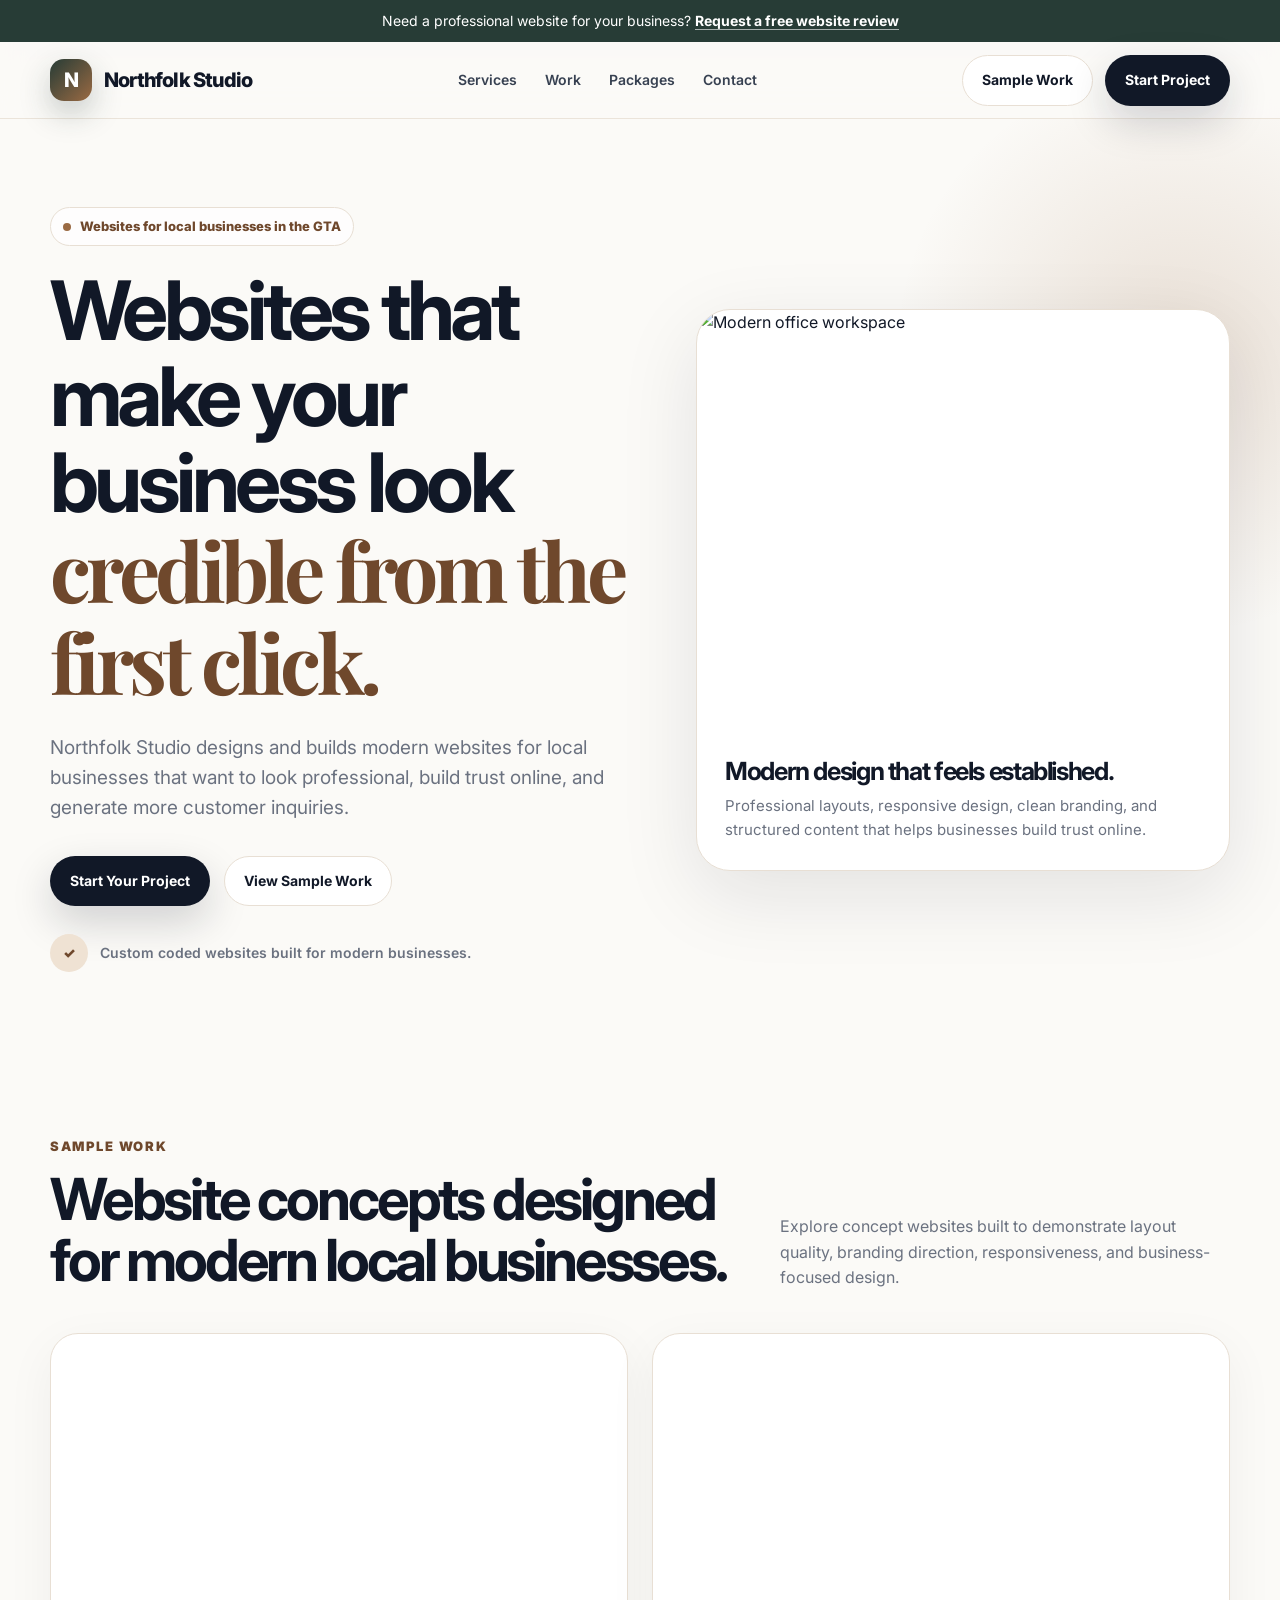
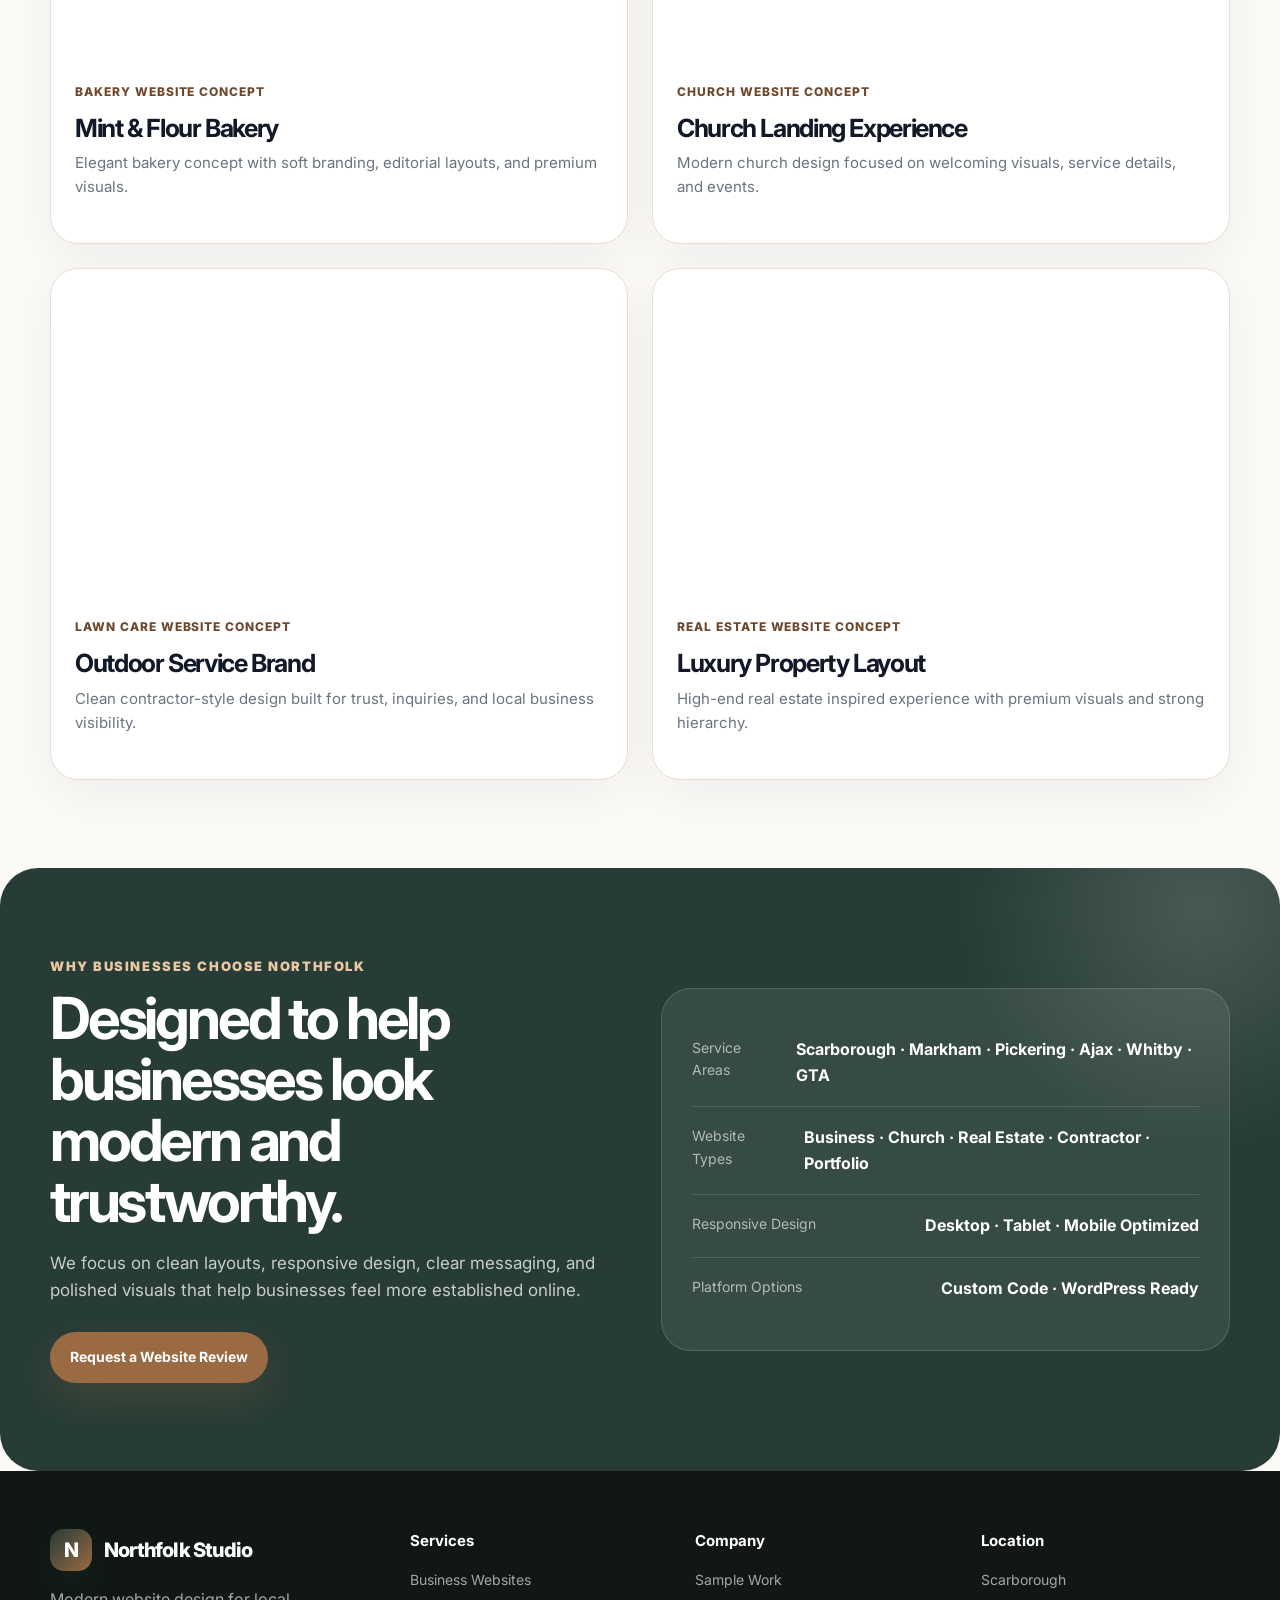
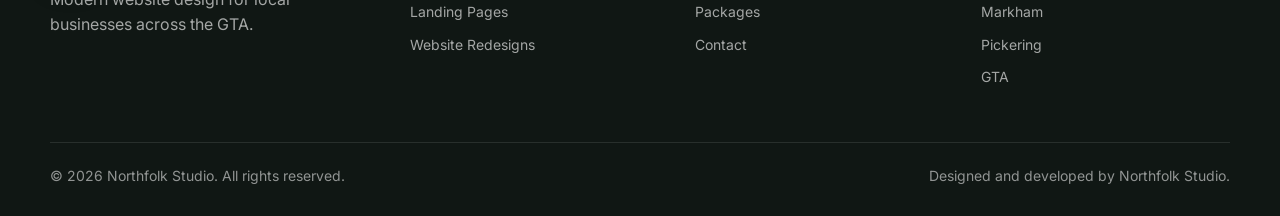
==== index.html @ 98b28a90 "Update lawn care website link in index.html to new Premier Landscaping experience" ====
<!DOCTYPE html>
<html lang="en">
<head>
  <meta charset="UTF-8" />
  <meta name="viewport" content="width=device-width, initial-scale=1.0" />

  <title>Northfolk Studio | Modern Websites for Local Businesses</title>

  <meta
    name="description"
    content="Northfolk Studio designs and builds modern websites for local businesses across the GTA with clean branding, responsive layouts, and professional web experiences."
  />

  <meta
    name="keywords"
    content="GTA web design, local business websites, responsive web design, contractor websites, church websites, real estate websites, modern business websites"
  />

  <link rel="preconnect" href="https://fonts.googleapis.com">
  <link rel="preconnect" href="https://fonts.gstatic.com" crossorigin>

  <link
    href="https://fonts.googleapis.com/css2?family=Inter:wght@400;500;600;700;800&family=Playfair+Display:wght@600;700&display=swap"
    rel="stylesheet"
  />

  <style>
    :root {
      --bg: #fbfaf7;
      --surface: #ffffff;
      --surface-soft: #f4efe8;
      --dark: #111827;
      --muted: #6b7280;
      --border: #e8dfd4;
      --accent: #9a6a43;
      --accent-dark: #6f482c;
      --accent-soft: #efe2d3;
      --green: #273c36;
      --shadow: 0 24px 80px rgba(17, 24, 39, 0.10);
      --radius: 26px;
      --max: 1180px;
    }

    *,
    *::before,
    *::after {
      box-sizing: border-box;
      margin: 0;
      padding: 0;
    }

    html {
      scroll-behavior: smooth;
      overflow-x: hidden;
    }

    body {
      font-family: "Inter", sans-serif;
      background: var(--bg);
      color: var(--dark);
      line-height: 1.6;
      overflow-x: hidden;
      max-width: 100%;
    }

    a {
      color: inherit;
      text-decoration: none;
    }

    img {
      width: 100%;
      display: block;
    }

    .container {
      width: min(var(--max), calc(100% - 40px));
      margin: 0 auto;
    }

    .announcement {
      background: var(--green);
      color: #fff;
      font-size: 14px;
      text-align: center;
      padding: 10px 16px;
    }

    .announcement a {
      font-weight: 700;
      border-bottom: 1px solid rgba(255,255,255,0.6);
    }

    header {
      position: sticky;
      top: 0;
      z-index: 1000;
      background: rgba(251, 250, 247, 0.88);
      backdrop-filter: blur(18px);
      border-bottom: 1px solid rgba(232, 223, 212, 0.8);
    }

    .navbar {
      min-height: 76px;
      display: flex;
      align-items: center;
      justify-content: space-between;
      gap: 24px;
    }

    .brand {
      display: flex;
      align-items: center;
      gap: 12px;
      font-weight: 800;
      letter-spacing: -0.04em;
      font-size: 20px;
    }

    .brand-mark {
      width: 42px;
      height: 42px;
      border-radius: 14px;
      background: linear-gradient(135deg, var(--green), var(--accent));
      display: grid;
      place-items: center;
      color: #fff;
      font-weight: 800;
      box-shadow: 0 12px 30px rgba(39, 60, 54, 0.25);
    }

    .nav-links {
      display: flex;
      align-items: center;
      gap: 28px;
      font-size: 14px;
      font-weight: 600;
      color: #374151;
    }

    .nav-links a {
      position: relative;
    }

    .nav-links a::after {
      content: "";
      position: absolute;
      width: 0;
      height: 2px;
      left: 0;
      bottom: -8px;
      background: var(--accent);
      transition: width 0.25s ease;
    }

    .nav-links a:hover::after,
    .nav-links a.active::after {
      width: 100%;
    }

    .nav-actions {
      display: flex;
      align-items: center;
      gap: 12px;
    }

    .btn {
      display: inline-flex;
      align-items: center;
      justify-content: center;
      gap: 8px;
      border: 1px solid transparent;
      padding: 13px 19px;
      border-radius: 999px;
      font-weight: 700;
      font-size: 14px;
      transition: transform 0.2s ease, box-shadow 0.2s ease, background 0.2s ease;
      cursor: pointer;
      white-space: nowrap;
    }

    .btn:hover {
      transform: translateY(-2px);
    }

    .btn-primary {
      background: var(--dark);
      color: #fff;
      box-shadow: 0 16px 40px rgba(17, 24, 39, 0.18);
    }

    .btn-primary:hover {
      background: #000;
    }

    .btn-secondary {
      background: var(--surface);
      color: var(--dark);
      border-color: var(--border);
    }

    .btn-accent {
      background: var(--accent);
      color: #fff;
      box-shadow: 0 16px 38px rgba(154, 106, 67, 0.22);
    }

    .mobile-toggle {
      display: none;
      width: 46px;
      height: 46px;
      border: 1px solid var(--border);
      border-radius: 14px;
      background: #fff;
      cursor: pointer;
    }

    .mobile-toggle span {
      display: block;
      width: 19px;
      height: 2px;
      background: var(--dark);
      margin: 5px auto;
      border-radius: 99px;
    }

    .mobile-menu {
      display: none;
    }

    h1,
    h2,
    h3 {
      letter-spacing: -0.055em;
      line-height: 1.05;
    }

    h1 {
      font-size: clamp(40px, 7vw, 82px);
      max-width: 930px;
    }

    h2 {
      font-size: clamp(34px, 5vw, 58px);
      max-width: 780px;
    }

    h3 {
      font-size: 25px;
    }

    .serif {
      font-family: "Playfair Display", serif;
      font-weight: 700;
      color: var(--accent-dark);
    }

    .eyebrow {
      display: inline-flex;
      align-items: center;
      gap: 9px;
      padding: 8px 12px;
      border: 1px solid var(--border);
      background: rgba(255,255,255,0.72);
      border-radius: 999px;
      color: var(--accent-dark);
      font-size: 13px;
      font-weight: 800;
      margin-bottom: 22px;
    }

    .eyebrow-dot {
      width: 8px;
      height: 8px;
      border-radius: 50%;
      background: var(--accent);
    }

    .hero {
      padding: 88px 0 76px;
      position: relative;
    }

    .hero::before {
      content: "";
      position: absolute;
      width: 620px;
      height: 620px;
      background: radial-gradient(circle, rgba(154,106,67,0.18), transparent 65%);
      top: -80px;
      right: -210px;
      pointer-events: none;
    }

    .hero-grid {
      display: grid;
      grid-template-columns: 1.05fr 0.95fr;
      gap: 56px;
      align-items: center;
      position: relative;
      z-index: 2;
    }

    .hero-copy {
      font-size: 19px;
      color: var(--muted);
      max-width: 670px;
      margin: 24px 0 32px;
    }

    .hero-buttons {
      display: flex;
      flex-wrap: wrap;
      gap: 14px;
    }

    .hero-note {
      margin-top: 28px;
      display: flex;
      gap: 12px;
      align-items: center;
      color: var(--muted);
      font-size: 14px;
      font-weight: 600;
    }

    .hero-note span {
      width: 38px;
      height: 38px;
      border-radius: 50%;
      background: var(--accent-soft);
      display: grid;
      place-items: center;
      color: var(--accent-dark);
      font-weight: 900;
      flex: 0 0 auto;
    }

        .hero-card {
      background: #fff;
      border: 1px solid var(--border);
      border-radius: 34px;
      overflow: hidden;
      box-shadow: var(--shadow);
    }

    .hero-card img {
      height: 420px;
      object-fit: cover;
    }

    .hero-card-content {
      padding: 28px;
    }

    .hero-card-content h3 {
      margin-bottom: 10px;
    }

    .hero-card-content p {
      color: var(--muted);
      font-size: 15px;
    }

    section {
      padding: 88px 0;
    }

    .section-header {
      display: flex;
      justify-content: space-between;
      align-items: end;
      gap: 32px;
      margin-bottom: 42px;
    }

    .section-kicker {
      color: var(--accent-dark);
      font-size: 13px;
      text-transform: uppercase;
      letter-spacing: .12em;
      font-weight: 900;
      margin-bottom: 12px;
    }

    .section-header p {
      max-width: 450px;
      color: var(--muted);
    }

    .projects-grid {
      display: grid;
      grid-template-columns: repeat(2, 1fr);
      gap: 24px;
    }

    .project-card {
      background: #fff;
      border: 1px solid var(--border);
      border-radius: 28px;
      overflow: hidden;
      box-shadow: 0 14px 50px rgba(17,24,39,.05);
      transition: transform .25s ease;
    }

    .project-card:hover {
      transform: translateY(-6px);
    }

    .project-image {
      height: 320px;
      background-size: cover;
      background-position: center;
    }

    .project-content {
      padding: 24px;
    }

    .project-tag {
      display: inline-block;
      font-size: 12px;
      font-weight: 800;
      text-transform: uppercase;
      letter-spacing: .08em;
      color: var(--accent-dark);
      margin-bottom: 14px;
    }

    .project-content h3 {
      margin-bottom: 10px;
    }

    .project-content p {
      color: var(--muted);
      margin-bottom: 20px;
      font-size: 15px;
    }

    .dark-section {
      background: var(--green);
      color: #fff;
      border-radius: 38px;
      overflow: hidden;
      position: relative;
    }

    .dark-section::before {
      content: "";
      position: absolute;
      width: 520px;
      height: 520px;
      right: -180px;
      top: -220px;
      background: radial-gradient(circle, rgba(255,255,255,.15), transparent 65%);
    }

    .split-grid {
      display: grid;
      grid-template-columns: 1fr 1fr;
      gap: 42px;
      align-items: center;
      position: relative;
      z-index: 2;
    }

    .split-grid p {
      color: rgba(255,255,255,.74);
      margin: 18px 0 28px;
      font-size: 17px;
    }

    .info-panel {
      background: rgba(255,255,255,.08);
      border: 1px solid rgba(255,255,255,.14);
      border-radius: 30px;
      padding: 30px;
    }

    .info-row {
      display: flex;
      justify-content: space-between;
      gap: 20px;
      padding: 18px 0;
      border-bottom: 1px solid rgba(255,255,255,.13);
    }

    .info-row:last-child {
      border-bottom: 0;
    }

    .info-row span {
      color: rgba(255,255,255,.62);
      font-size: 14px;
    }

    footer {
      background: #101714;
      color: #fff;
      padding: 58px 0 28px;
    }

    .footer-grid {
      display: grid;
      grid-template-columns: 1.3fr repeat(3, 1fr);
      gap: 36px;
      margin-bottom: 44px;
    }

    .footer-brand p {
      color: rgba(255,255,255,.62);
      max-width: 360px;
      margin-top: 16px;
    }

    .footer-col h4 {
      margin-bottom: 16px;
      font-size: 15px;
    }

    .footer-col a {
      display: block;
      color: rgba(255,255,255,.62);
      margin-bottom: 10px;
      font-size: 14px;
    }

    .footer-col a:hover {
      color: #fff;
    }

    .footer-bottom {
      border-top: 1px solid rgba(255,255,255,.1);
      padding-top: 22px;
      display: flex;
      justify-content: space-between;
      gap: 18px;
      color: rgba(255,255,255,.54);
      font-size: 14px;
    }

    @media (max-width: 980px) {

      .nav-links,
      .nav-actions {
        display: none;
      }

      .mobile-toggle {
        display: block;
      }

      .hero-grid,
      .split-grid,
      .footer-grid,
      .projects-grid {
        grid-template-columns: 1fr;
      }

      .mobile-menu {
        display: none;
        padding: 18px 20px 24px;
        background: #fbfaf7;
        border-bottom: 1px solid var(--border);
      }

      .mobile-menu.open {
        display: grid;
        gap: 14px;
      }

      .mobile-menu a {
        font-weight: 700;
        padding: 12px 0;
      }
    }

    @media (max-width: 680px) {

      .container {
        width: calc(100% - 28px);
      }

      .hero-buttons {
        flex-direction: column;
      }

      .btn {
        width: 100%;
      }

      .hero-card img {
        height: 280px;
      }

      h1 {
        font-size: 46px;
      }

      h2 {
        font-size: 36px;
      }

      section {
        padding: 70px 0;
      }

      .footer-bottom {
        flex-direction: column;
      }

      .hero::before,
      .dark-section::before {
        display: none;
      }
    }
  </style>
</head>

<body>

  <div class="announcement">
    Need a professional website for your business?
    <a href="contact.html">Request a free website review</a>
  </div>

  <header>

    <div class="container navbar">

      <a href="index.html" class="brand">
        <span class="brand-mark">N</span>
        <span>Northfolk Studio</span>
      </a>

      <nav class="nav-links">
        <a href="services.html">Services</a>
        <a href="work.html">Work</a>
        <a href="packages.html">Packages</a>
        <a href="contact.html">Contact</a>
      </nav>

      <div class="nav-actions">
        <a class="btn btn-secondary" href="work.html">Sample Work</a>
        <a class="btn btn-primary" href="contact.html">Start Project</a>
      </div>

      <button class="mobile-toggle" aria-label="Open mobile menu">
        <span></span>
        <span></span>
        <span></span>
      </button>

    </div>

    <nav class="mobile-menu" id="mobileMenu">
      <a href="services.html">Services</a>
      <a href="work.html">Work</a>
      <a href="packages.html">Packages</a>
      <a href="contact.html">Contact</a>
    </nav>

  </header>

  <main>

    <section class="hero">

      <div class="container hero-grid">

        <div>

          <div class="eyebrow">
            <span class="eyebrow-dot"></span>
            Websites for local businesses in the GTA
          </div>

          <h1>
            Websites that make your business look
            <span class="serif">credible from the first click.</span>
          </h1>

        <p class="hero-copy">
  Northfolk Studio designs and builds modern websites for local businesses that want to look professional, build trust online, and generate more customer inquiries.
</p>

          <div class="hero-buttons">
            <a class="btn btn-primary" href="contact.html">Start Your Project</a>
            <a class="btn btn-secondary" href="work.html">View Sample Work</a>
          </div>

          <div class="hero-note">
            <span>✓</span>
            Custom coded websites built for modern businesses.
          </div>

        </div>

        <div class="hero-card">

          <img src="https://images.unsplash.com/photo-1497366754035-f200968a6e72?auto=format&fit=crop&w=1400&q=80" alt="Modern office workspace">

          <div class="hero-card-content">
            <h3>Modern design that feels established.</h3>
            <p>
              Professional layouts, responsive design, clean branding, and structured content that helps businesses build trust online.
            </p>
          </div>

        </div>

      </div>

    </section>

    <section>

      <div class="container">

        <div class="section-header">

          <div>
            <div class="section-kicker">Sample Work</div>
            <h2>Website concepts designed for modern local businesses.</h2>
          </div>

          <p>
            Explore concept websites built to demonstrate layout quality, branding direction, responsiveness, and business-focused design.
          </p>

        </div>

        <div class="projects-grid">

          <a class="project-card" href="bakery-project.html">

            <div class="project-image"
              style="background-image:url('https://images.unsplash.com/photo-1517433670267-08bbd4be890f?auto=format&fit=crop&w=1400&q=80');">
            </div>

            <div class="project-content">
              <span class="project-tag">Bakery Website Concept</span>
              <h3>Mint & Flour Bakery</h3>
              <p>Elegant bakery concept with soft branding, editorial layouts, and premium visuals.</p>
            </div>

          </a>

          <a class="project-card" href="ChurchConcept_1.html">

            <div class="project-image"
              style="background-image:url('https://images.unsplash.com/photo-1504052434569-70ad5836ab65?auto=format&fit=crop&w=1400&q=80');">
            </div>

            <div class="project-content">
              <span class="project-tag">Church Website Concept</span>
              <h3>Church Landing Experience</h3>
              <p>Modern church design focused on welcoming visuals, service details, and events.</p>
            </div>

          </a>

          <a class="project-card" href="LawnCareConcept_2.html">

            <div class="project-image"
              style="background-image:url('https://images.unsplash.com/photo-1500382017468-9049fed747ef?auto=format&fit=crop&w=1400&q=80');">
            </div>

            <div class="project-content">
              <span class="project-tag">Lawn Care Website Concept</span>
              <h3>Outdoor Service Brand</h3>
              <p>Clean contractor-style design built for trust, inquiries, and local business visibility.</p>
            </div>

          </a>

          <a class="project-card" href="realEstate.html">

            <div class="project-image"
              style="background-image:url('https://images.unsplash.com/photo-1560518883-ce09059eeffa?auto=format&fit=crop&w=1400&q=80');">
            </div>

            <div class="project-content">
              <span class="project-tag">Real Estate Website Concept</span>
              <h3>Luxury Property Layout</h3>
              <p>High-end real estate inspired experience with premium visuals and strong hierarchy.</p>
            </div>

          </a>

        </div>

      </div>

    </section>

    <section class="dark-section">

      <div class="container split-grid">

        <div>

          <div class="section-kicker" style="color:#e8c7a4;">
            Why businesses choose Northfolk
          </div>

          <h2>Designed to help businesses look modern and trustworthy.</h2>

          <p>
            We focus on clean layouts, responsive design, clear messaging, and polished visuals that help businesses feel more established online.
          </p>

          <a class="btn btn-accent" href="contact.html">
            Request a Website Review
          </a>

        </div>

        <div class="info-panel">

          <div class="info-row">
            <span>Service Areas</span>
            <strong>Scarborough · Markham · Pickering · Ajax · Whitby · GTA</strong>
          </div>

          <div class="info-row">
            <span>Website Types</span>
            <strong>Business · Church · Real Estate · Contractor · Portfolio</strong>
          </div>

          <div class="info-row">
            <span>Responsive Design</span>
            <strong>Desktop · Tablet · Mobile Optimized</strong>
          </div>

          <div class="info-row">
            <span>Platform Options</span>
            <strong>Custom Code · WordPress Ready</strong>
          </div>

        </div>

      </div>

    </section>

  </main>

  <footer>

    <div class="container">

      <div class="footer-grid">

        <div class="footer-brand">

          <a href="index.html" class="brand">
            <span class="brand-mark">N</span>
            <span>Northfolk Studio</span>
          </a>

          <p>
            Modern website design for local businesses across the GTA.
          </p>

        </div>

        <div class="footer-col">
          <h4>Services</h4>
          <a href="services.html">Business Websites</a>
          <a href="services.html">Landing Pages</a>
          <a href="services.html">Website Redesigns</a>
        </div>

        <div class="footer-col">
          <h4>Company</h4>
          <a href="work.html">Sample Work</a>
          <a href="packages.html">Packages</a>
          <a href="contact.html">Contact</a>
        </div>

        <div class="footer-col">
          <h4>Location</h4>
          <a href="#">Scarborough</a>
          <a href="#">Markham</a>
          <a href="#">Pickering</a>
          <a href="#">GTA</a>
        </div>

      </div>

      <div class="footer-bottom">
        <span>© 2026 Northfolk Studio. All rights reserved.</span>
        <span>Designed and developed by Northfolk Studio.</span>
      </div>

    </div>

  </footer>

  <script>

    const toggle = document.querySelector('.mobile-toggle');
    const menu = document.querySelector('#mobileMenu');

    toggle.addEventListener('click', () => {
      menu.classList.toggle('open');
    });

  </script>

</body>
</html>
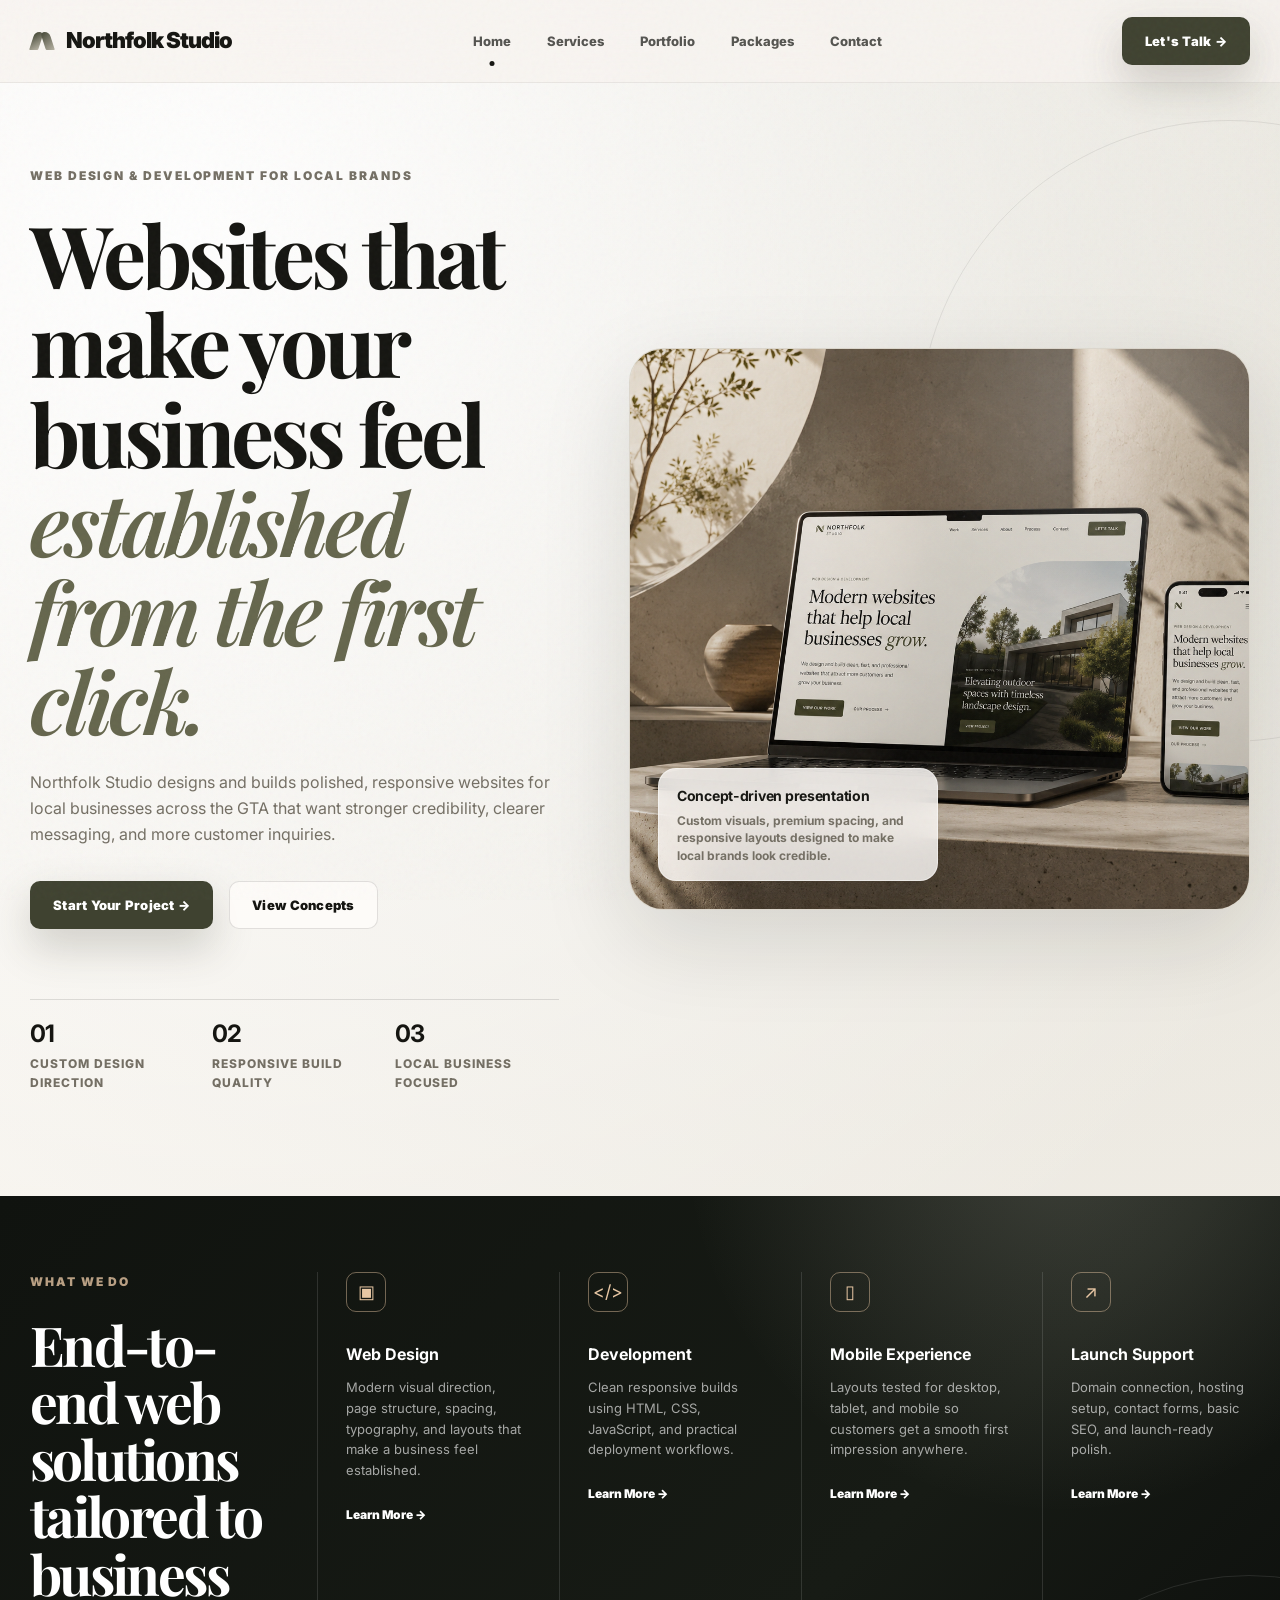
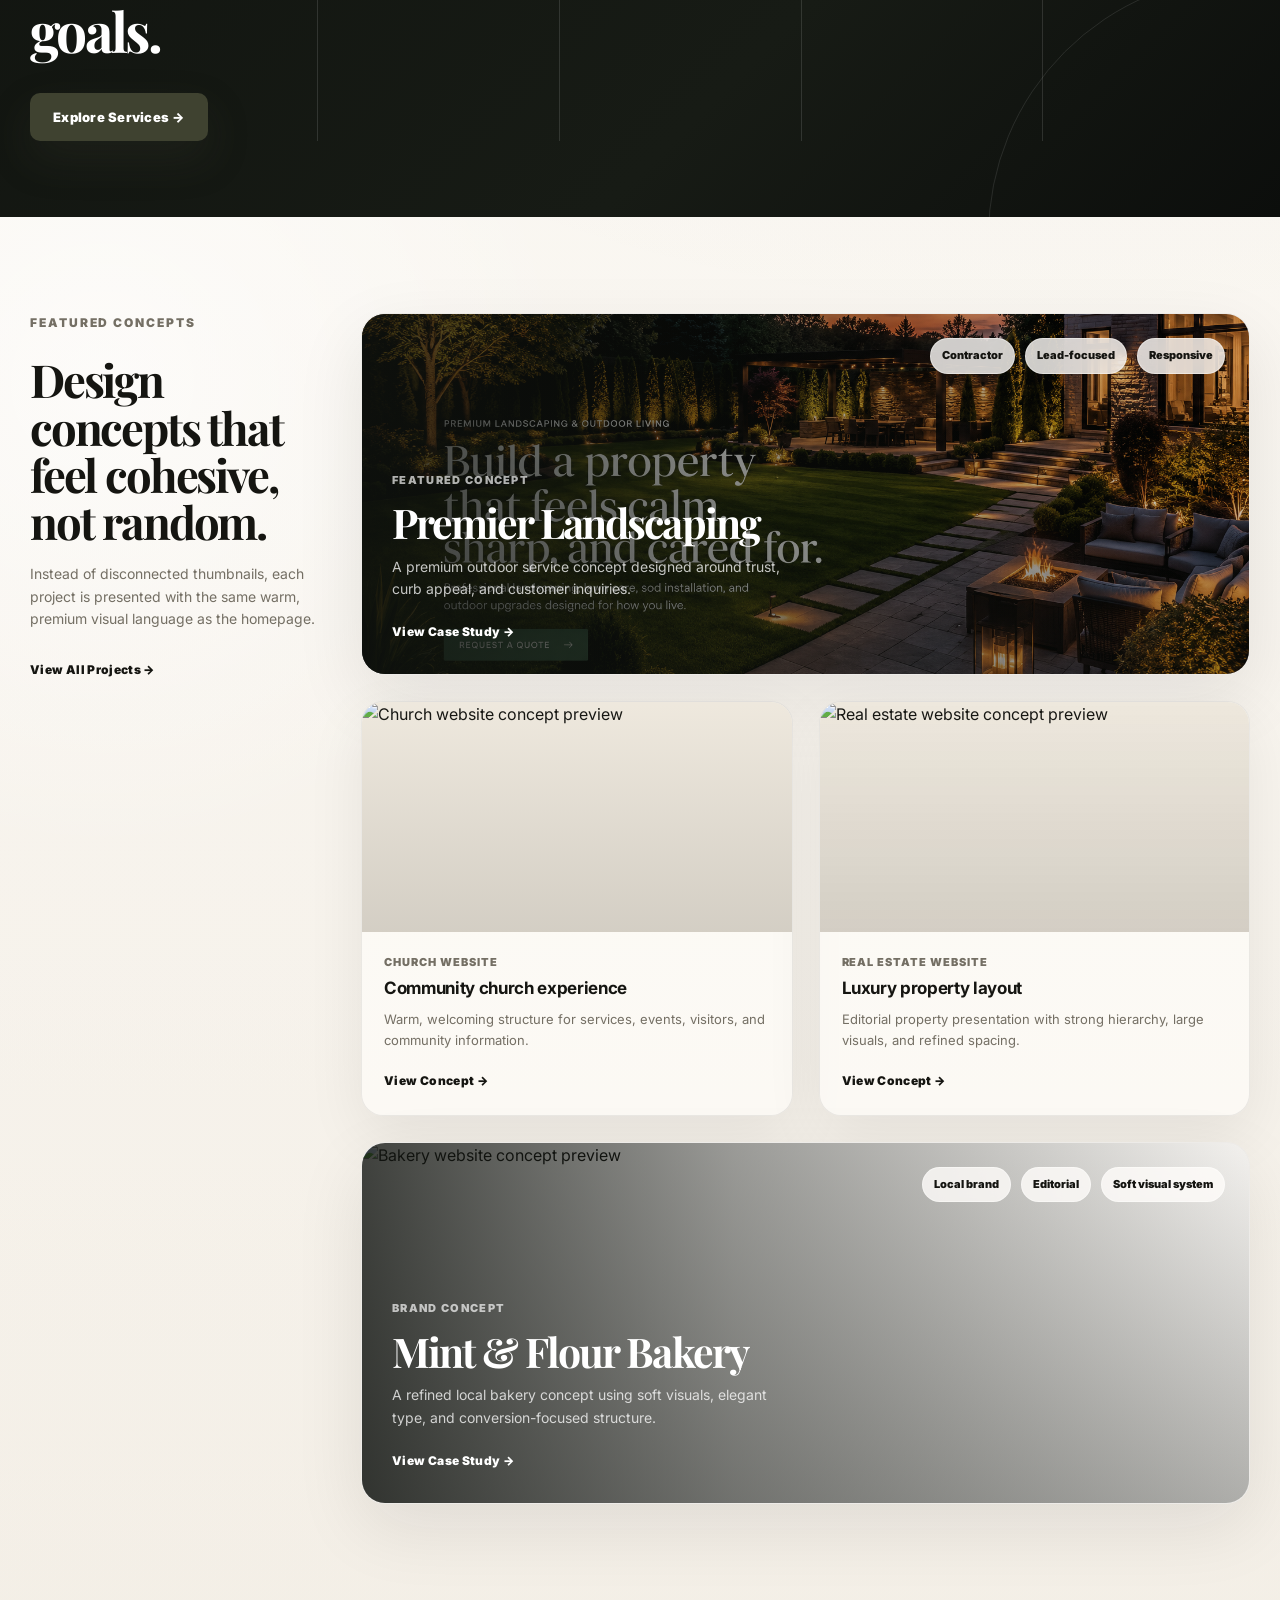
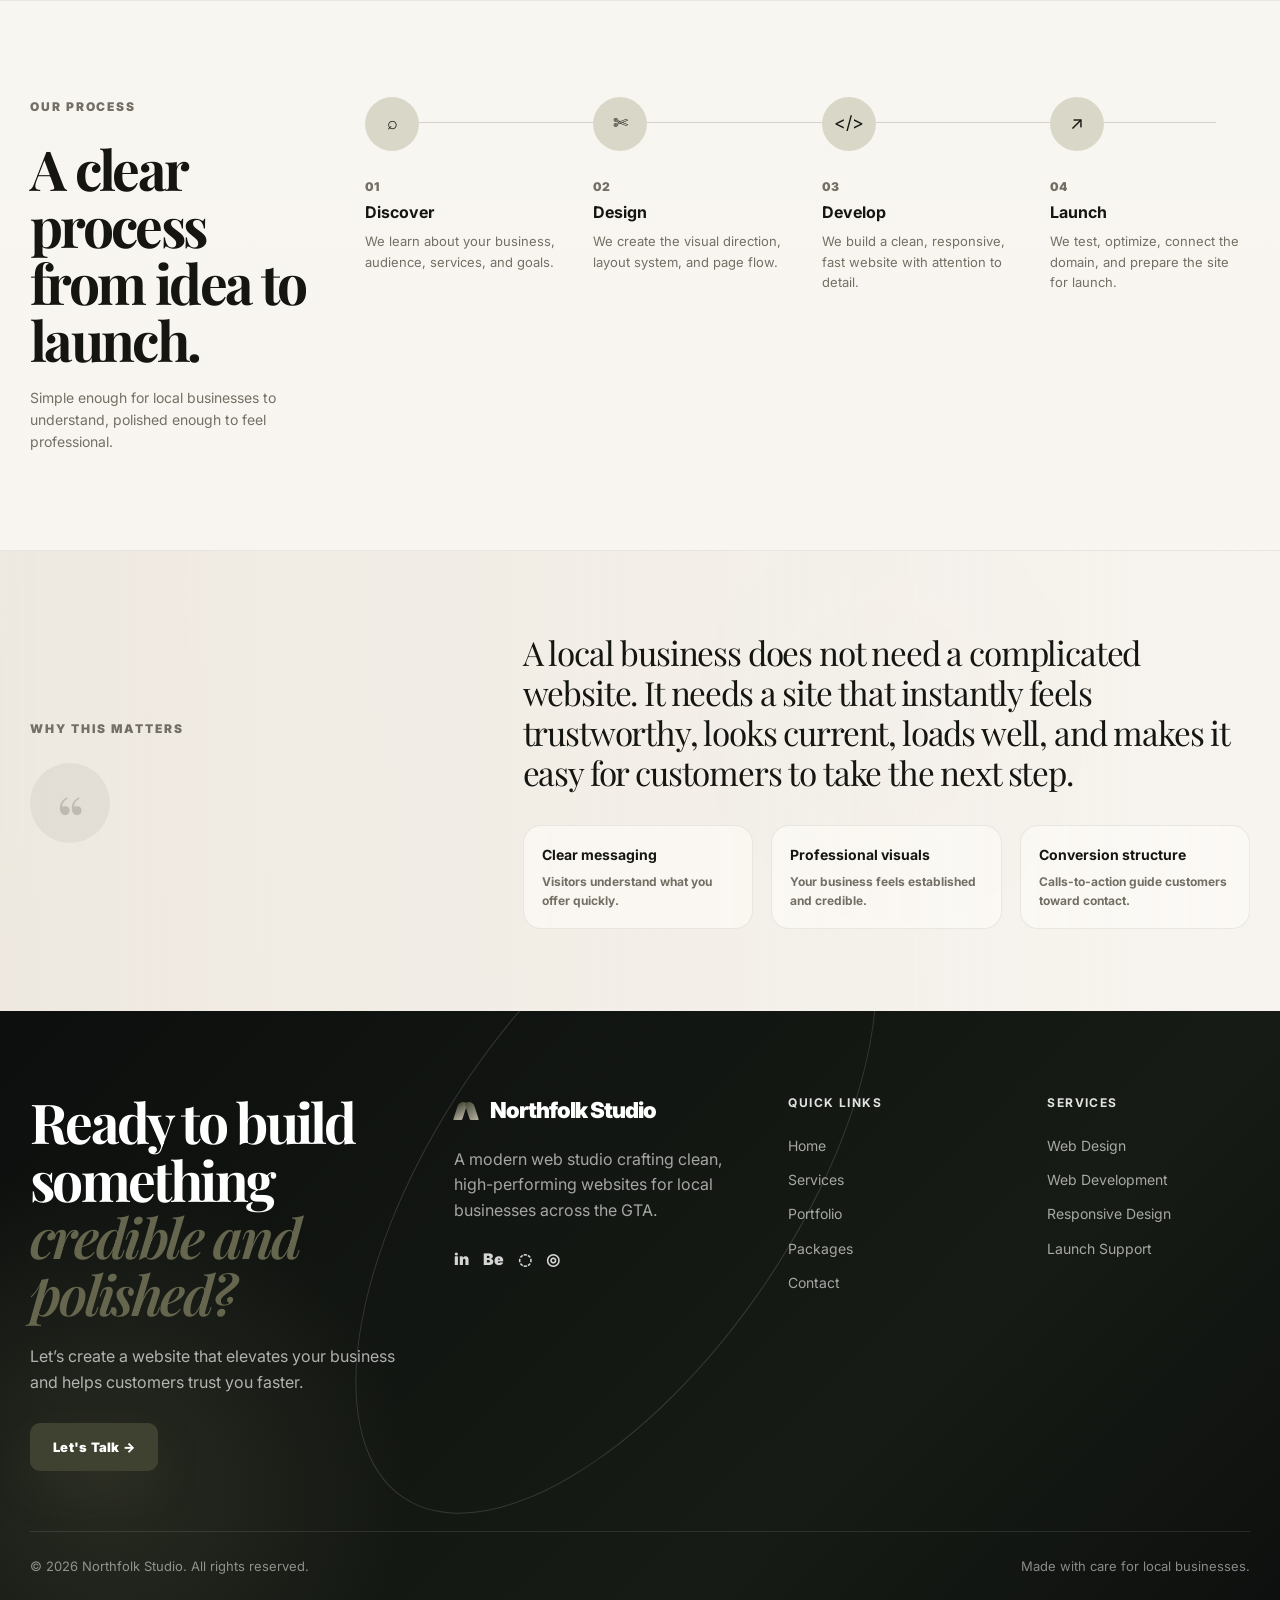
==== commit e4d710b2: "Refined homepage design and portfolio presentation" ====
--- a/index.html
+++ b/index.html
@@ -3,215 +3,164 @@
 <head>
   <meta charset="UTF-8" />
   <meta name="viewport" content="width=device-width, initial-scale=1.0" />
-
   <title>Northfolk Studio | Modern Websites for Local Businesses</title>
-
-  <meta
-    name="description"
-    content="Northfolk Studio designs and builds modern websites for local businesses across the GTA with clean branding, responsive layouts, and professional web experiences."
-  />
-
-  <meta
-    name="keywords"
-    content="GTA web design, local business websites, responsive web design, contractor websites, church websites, real estate websites, modern business websites"
-  />
+  <meta name="description" content="Northfolk Studio designs and builds modern websites for local businesses across the GTA with clean branding, responsive layouts, and professional web experiences." />
 
   <link rel="preconnect" href="https://fonts.googleapis.com">
   <link rel="preconnect" href="https://fonts.gstatic.com" crossorigin>
-
-  <link
-    href="https://fonts.googleapis.com/css2?family=Inter:wght@400;500;600;700;800&family=Playfair+Display:wght@600;700&display=swap"
-    rel="stylesheet"
-  />
+  <link href="https://fonts.googleapis.com/css2?family=Inter:wght@400;500;600;700;800;900&family=Playfair+Display:ital,wght@0,600;0,700;1,600;1,700&display=swap" rel="stylesheet">
 
   <style>
     :root {
-      --bg: #fbfaf7;
-      --surface: #ffffff;
-      --surface-soft: #f4efe8;
-      --dark: #111827;
-      --muted: #6b7280;
-      --border: #e8dfd4;
-      --accent: #9a6a43;
-      --accent-dark: #6f482c;
-      --accent-soft: #efe2d3;
-      --green: #273c36;
-      --shadow: 0 24px 80px rgba(17, 24, 39, 0.10);
-      --radius: 26px;
-      --max: 1180px;
-    }
-
-    *,
-    *::before,
-    *::after {
-      box-sizing: border-box;
-      margin: 0;
-      padding: 0;
-    }
-
-    html {
-      scroll-behavior: smooth;
-      overflow-x: hidden;
-    }
+      --bg: #f7f4ef;
+      --surface: #fffdfa;
+      --surface-soft: #eee8dd;
+      --ink: #151511;
+      --muted: #746f64;
+      --line: rgba(21, 21, 17, 0.12);
+      --line-soft: rgba(21, 21, 17, 0.075);
+      --olive: #65664d;
+      --olive-dark: #3f4230;
+      --olive-soft: #d9d8c8;
+      --bronze: #9a7655;
+      --cream: #fbf8f0;
+      --dark: #10130f;
+      --dark-2: #171b15;
+      --shadow: 0 30px 90px rgba(21, 21, 17, 0.13);
+      --max: 1220px;
+    }
+
+    * { box-sizing: border-box; margin: 0; padding: 0; }
+    html { scroll-behavior: smooth; overflow-x: hidden; }
 
     body {
       font-family: "Inter", sans-serif;
-      background: var(--bg);
-      color: var(--dark);
+      color: var(--ink);
       line-height: 1.6;
       overflow-x: hidden;
-      max-width: 100%;
-    }
-
-    a {
-      color: inherit;
-      text-decoration: none;
-    }
-
-    img {
+      background:
+        radial-gradient(circle at 14% 5%, rgba(255,255,255,.96), transparent 28%),
+        radial-gradient(circle at 82% 8%, rgba(101,102,77,.13), transparent 34%),
+        linear-gradient(180deg, #f8f5ef 0%, #f4efe7 100%);
+    }
+
+    body::before {
+      content: "";
+      position: fixed;
+      inset: 0;
+      pointer-events: none;
+      z-index: 9999;
+      opacity: .035;
+      background-image: url("data:image/svg+xml,%3Csvg viewBox='0 0 250 250' xmlns='http://www.w3.org/2000/svg'%3E%3Cfilter id='noiseFilter'%3E%3CfeTurbulence type='fractalNoise' baseFrequency='0.85' numOctaves='3' stitchTiles='stitch'/%3E%3C/filter%3E%3Crect width='100%25' height='100%25' filter='url(%23noiseFilter)'/%3E%3C/svg%3E");
+    }
+
+    a { color: inherit; text-decoration: none; }
+    img { width: 100%; display: block; }
+    .container { width: min(var(--max), calc(100% - 48px)); margin: 0 auto; }
+
+    header {
+      position: fixed;
+      top: 0;
+      left: 0;
       width: 100%;
-      display: block;
-    }
-
-    .container {
-      width: min(var(--max), calc(100% - 40px));
-      margin: 0 auto;
-    }
-
-    .announcement {
-      background: var(--green);
-      color: #fff;
-      font-size: 14px;
-      text-align: center;
-      padding: 10px 16px;
-    }
-
-    .announcement a {
-      font-weight: 700;
-      border-bottom: 1px solid rgba(255,255,255,0.6);
-    }
-
-    header {
-      position: sticky;
-      top: 0;
       z-index: 1000;
-      background: rgba(251, 250, 247, 0.88);
-      backdrop-filter: blur(18px);
-      border-bottom: 1px solid rgba(232, 223, 212, 0.8);
+      background: rgba(247, 244, 239, .76);
+      backdrop-filter: blur(22px);
+      border-bottom: 1px solid rgba(21,21,17,.065);
     }
 
     .navbar {
-      min-height: 76px;
+      height: 82px;
       display: flex;
       align-items: center;
       justify-content: space-between;
-      gap: 24px;
+      gap: 28px;
     }
 
     .brand {
       display: flex;
       align-items: center;
       gap: 12px;
-      font-weight: 800;
-      letter-spacing: -0.04em;
-      font-size: 20px;
+      font-weight: 900;
+      letter-spacing: -.045em;
+      font-size: 22px;
     }
 
     .brand-mark {
-      width: 42px;
-      height: 42px;
-      border-radius: 14px;
-      background: linear-gradient(135deg, var(--green), var(--accent));
-      display: grid;
-      place-items: center;
-      color: #fff;
-      font-weight: 800;
-      box-shadow: 0 12px 30px rgba(39, 60, 54, 0.25);
-    }
+      width: 24px;
+      height: 24px;
+      position: relative;
+      display: inline-block;
+      flex: 0 0 auto;
+    }
+
+    .brand-mark::before,
+    .brand-mark::after {
+      content: "";
+      position: absolute;
+      top: 3px;
+      width: 9px;
+      height: 18px;
+      border-radius: 9px 9px 2px 2px;
+      background: linear-gradient(145deg, var(--olive-dark), #b9b4a5);
+      transform: skewX(-18deg);
+    }
+
+    .brand-mark::before { left: 2px; }
+    .brand-mark::after { right: 2px; transform: skewX(18deg); }
 
     .nav-links {
       display: flex;
       align-items: center;
-      gap: 28px;
-      font-size: 14px;
-      font-weight: 600;
-      color: #374151;
-    }
-
-    .nav-links a {
-      position: relative;
-    }
-
-    .nav-links a::after {
+      gap: 36px;
+      font-size: 13px;
+      font-weight: 800;
+    }
+
+    .nav-links a { position: relative; color: rgba(21,21,17,.72); }
+    .nav-links a:hover { color: var(--ink); }
+    .nav-links a.active::after {
       content: "";
+      width: 5px;
+      height: 5px;
+      border-radius: 99px;
+      background: var(--ink);
       position: absolute;
-      width: 0;
-      height: 2px;
-      left: 0;
-      bottom: -8px;
-      background: var(--accent);
-      transition: width 0.25s ease;
-    }
-
-    .nav-links a:hover::after,
-    .nav-links a.active::after {
-      width: 100%;
-    }
-
-    .nav-actions {
-      display: flex;
-      align-items: center;
-      gap: 12px;
+      left: 50%;
+      transform: translateX(-50%);
+      bottom: -15px;
     }
 
     .btn {
       display: inline-flex;
       align-items: center;
       justify-content: center;
-      gap: 8px;
+      gap: 10px;
+      min-height: 48px;
+      padding: 0 22px;
+      border-radius: 10px;
       border: 1px solid transparent;
-      padding: 13px 19px;
-      border-radius: 999px;
-      font-weight: 700;
-      font-size: 14px;
-      transition: transform 0.2s ease, box-shadow 0.2s ease, background 0.2s ease;
+      font-weight: 900;
+      font-size: 13px;
+      letter-spacing: .02em;
+      transition: transform .25s ease, box-shadow .25s ease, background .25s ease, border-color .25s ease;
       cursor: pointer;
       white-space: nowrap;
     }
 
-    .btn:hover {
-      transform: translateY(-2px);
-    }
-
-    .btn-primary {
-      background: var(--dark);
-      color: #fff;
-      box-shadow: 0 16px 40px rgba(17, 24, 39, 0.18);
-    }
-
-    .btn-primary:hover {
-      background: #000;
-    }
-
-    .btn-secondary {
-      background: var(--surface);
-      color: var(--dark);
-      border-color: var(--border);
-    }
-
-    .btn-accent {
-      background: var(--accent);
-      color: #fff;
-      box-shadow: 0 16px 38px rgba(154, 106, 67, 0.22);
-    }
+    .btn:hover { transform: translateY(-3px); }
+    .btn-primary { background: var(--olive-dark); color: #fff; box-shadow: 0 18px 42px rgba(63,66,48,.22); }
+    .btn-primary:hover { background: #303326; }
+    .btn-light { background: rgba(255,253,250,.78); color: var(--ink); border-color: var(--line); }
+    .btn-light:hover { background: #fff; box-shadow: 0 14px 34px rgba(21,21,17,.08); }
 
     .mobile-toggle {
       display: none;
       width: 46px;
       height: 46px;
-      border: 1px solid var(--border);
-      border-radius: 14px;
-      background: #fff;
+      border: 1px solid var(--line);
+      border-radius: 12px;
+      background: rgba(255,255,255,.58);
       cursor: pointer;
     }
 
@@ -219,695 +168,1007 @@
       display: block;
       width: 19px;
       height: 2px;
-      background: var(--dark);
+      background: var(--ink);
       margin: 5px auto;
       border-radius: 99px;
     }
 
-    .mobile-menu {
-      display: none;
-    }
-
-    h1,
-    h2,
-    h3 {
-      letter-spacing: -0.055em;
-      line-height: 1.05;
-    }
-
-    h1 {
-      font-size: clamp(40px, 7vw, 82px);
-      max-width: 930px;
-    }
-
-    h2 {
-      font-size: clamp(34px, 5vw, 58px);
-      max-width: 780px;
-    }
-
-    h3 {
-      font-size: 25px;
-    }
-
-    .serif {
+    .mobile-menu { display: none; }
+
+    h1, h2, h3 {
       font-family: "Playfair Display", serif;
+      letter-spacing: -.048em;
+      line-height: 1.04;
       font-weight: 700;
-      color: var(--accent-dark);
-    }
-
-    .eyebrow {
-      display: inline-flex;
-      align-items: center;
-      gap: 9px;
-      padding: 8px 12px;
-      border: 1px solid var(--border);
-      background: rgba(255,255,255,0.72);
-      border-radius: 999px;
-      color: var(--accent-dark);
-      font-size: 13px;
-      font-weight: 800;
-      margin-bottom: 22px;
-    }
-
-    .eyebrow-dot {
-      width: 8px;
-      height: 8px;
-      border-radius: 50%;
-      background: var(--accent);
+    }
+
+    h1 { font-size: clamp(48px, 6.7vw, 88px); max-width: 760px; }
+    h2 { font-size: clamp(34px, 4.3vw, 58px); }
+    h3 { font-size: 25px; }
+
+    .italic { font-style: italic; color: var(--olive); font-weight: 600; }
+
+    .kicker {
+      font-size: 12px;
+      text-transform: uppercase;
+      letter-spacing: .16em;
+      font-weight: 900;
+      color: var(--muted);
+      margin-bottom: 24px;
     }
 
     .hero {
-      padding: 88px 0 76px;
-      position: relative;
-    }
-
-    .hero::before {
+      padding: 166px 0 104px;
+      min-height: 820px;
+      position: relative;
+    }
+
+    .hero::after {
       content: "";
       position: absolute;
       width: 620px;
       height: 620px;
-      background: radial-gradient(circle, rgba(154,106,67,0.18), transparent 65%);
-      top: -80px;
-      right: -210px;
+      border: 1px solid rgba(21,21,17,.08);
+      border-radius: 50%;
+      right: -260px;
+      top: 120px;
       pointer-events: none;
     }
 
     .hero-grid {
       display: grid;
-      grid-template-columns: 1.05fr 0.95fr;
-      gap: 56px;
+      grid-template-columns: .92fr 1.08fr;
+      gap: 70px;
       align-items: center;
       position: relative;
       z-index: 2;
     }
 
     .hero-copy {
-      font-size: 19px;
+      max-width: 530px;
       color: var(--muted);
-      max-width: 670px;
-      margin: 24px 0 32px;
-    }
-
-    .hero-buttons {
+      margin: 26px 0 34px;
+      font-size: 16px;
+    }
+
+    .hero-actions {
       display: flex;
       flex-wrap: wrap;
-      gap: 14px;
-    }
-
-    .hero-note {
-      margin-top: 28px;
-      display: flex;
-      gap: 12px;
+      gap: 16px;
       align-items: center;
+      margin-bottom: 70px;
+    }
+
+    .hero-proof {
+      border-top: 1px solid var(--line);
+      padding-top: 22px;
+      display: grid;
+      grid-template-columns: repeat(3, 1fr);
+      gap: 18px;
+      max-width: 560px;
+    }
+
+    .proof-item strong {
+      display: block;
+      font-size: 24px;
+      letter-spacing: -.04em;
+      line-height: 1;
+    }
+
+    .proof-item span {
+      display: block;
+      margin-top: 8px;
+      font-size: 12px;
       color: var(--muted);
-      font-size: 14px;
-      font-weight: 600;
-    }
-
-    .hero-note span {
-      width: 38px;
-      height: 38px;
-      border-radius: 50%;
-      background: var(--accent-soft);
-      display: grid;
-      place-items: center;
-      color: var(--accent-dark);
-      font-weight: 900;
-      flex: 0 0 auto;
-    }
-
-        .hero-card {
-      background: #fff;
-      border: 1px solid var(--border);
+      font-weight: 800;
+      text-transform: uppercase;
+      letter-spacing: .08em;
+    }
+
+    .hero-showcase {
+      position: relative;
       border-radius: 34px;
       overflow: hidden;
       box-shadow: var(--shadow);
-    }
-
-    .hero-card img {
-      height: 420px;
+      border: 1px solid rgba(21,21,17,.08);
+      min-height: 560px;
+      background: var(--surface-soft);
+      transform: translateX(18px);
+      isolation: isolate;
+    }
+
+    .hero-showcase img {
+      width: 100%;
+      height: 560px;
       object-fit: cover;
-    }
-
-    .hero-card-content {
-      padding: 28px;
-    }
-
-    .hero-card-content h3 {
-      margin-bottom: 10px;
-    }
-
-    .hero-card-content p {
+      object-position: center;
+      filter: saturate(.94) contrast(1.02);
+    }
+
+    .hero-showcase::before {
+      content: "";
+      position: absolute;
+      inset: 0;
+      background:
+        linear-gradient(180deg, rgba(255,255,255,0) 0%, rgba(21,21,17,.12) 100%),
+        radial-gradient(circle at 80% 8%, rgba(255,255,255,.28), transparent 34%);
+      z-index: 1;
+      pointer-events: none;
+    }
+
+    .showcase-badge {
+      position: absolute;
+      left: 28px;
+      bottom: 28px;
+      z-index: 2;
+      background: rgba(255,253,250,.82);
+      backdrop-filter: blur(16px);
+      border: 1px solid rgba(255,255,255,.46);
+      border-radius: 18px;
+      padding: 16px 18px;
+      max-width: 280px;
+      box-shadow: 0 18px 52px rgba(21,21,17,.14);
+    }
+
+    .showcase-badge strong {
+      display: block;
+      font-size: 14px;
+      letter-spacing: -.02em;
+      margin-bottom: 5px;
+    }
+
+    .showcase-badge span {
+      display: block;
       color: var(--muted);
-      font-size: 15px;
-    }
-
-    section {
-      padding: 88px 0;
-    }
-
-    .section-header {
-      display: flex;
-      justify-content: space-between;
-      align-items: end;
-      gap: 32px;
-      margin-bottom: 42px;
-    }
-
-    .section-kicker {
-      color: var(--accent-dark);
-      font-size: 13px;
-      text-transform: uppercase;
-      letter-spacing: .12em;
-      font-weight: 900;
-      margin-bottom: 12px;
-    }
-
-    .section-header p {
-      max-width: 450px;
-      color: var(--muted);
-    }
-
-    .projects-grid {
-      display: grid;
-      grid-template-columns: repeat(2, 1fr);
-      gap: 24px;
-    }
-
-    .project-card {
-      background: #fff;
-      border: 1px solid var(--border);
-      border-radius: 28px;
+      font-size: 12px;
+      font-weight: 700;
+      line-height: 1.45;
+    }
+
+    section { padding: 96px 0; }
+
+    .dark-services {
+      background:
+        radial-gradient(circle at 83% -10%, rgba(217,216,200,.20), transparent 30%),
+        linear-gradient(135deg, #10130f, #171b15 64%, #0c0e0c);
+      color: #fff;
+      padding: 76px 0;
+      position: relative;
       overflow: hidden;
-      box-shadow: 0 14px 50px rgba(17,24,39,.05);
-      transition: transform .25s ease;
-    }
-
-    .project-card:hover {
-      transform: translateY(-6px);
-    }
-
-    .project-image {
-      height: 320px;
-      background-size: cover;
-      background-position: center;
-    }
-
-    .project-content {
-      padding: 24px;
-    }
-
-    .project-tag {
-      display: inline-block;
-      font-size: 12px;
-      font-weight: 800;
-      text-transform: uppercase;
-      letter-spacing: .08em;
-      color: var(--accent-dark);
-      margin-bottom: 14px;
-    }
-
-    .project-content h3 {
-      margin-bottom: 10px;
-    }
-
-    .project-content p {
-      color: var(--muted);
-      margin-bottom: 20px;
-      font-size: 15px;
-    }
-
-    .dark-section {
-      background: var(--green);
-      color: #fff;
-      border-radius: 38px;
-      overflow: hidden;
-      position: relative;
-    }
-
-    .dark-section::before {
+    }
+
+    .dark-services::after {
       content: "";
       position: absolute;
       width: 520px;
       height: 520px;
-      right: -180px;
-      top: -220px;
-      background: radial-gradient(circle, rgba(255,255,255,.15), transparent 65%);
-    }
-
-    .split-grid {
-      display: grid;
-      grid-template-columns: 1fr 1fr;
-      gap: 42px;
+      right: -230px;
+      bottom: -280px;
+      border: 1px solid rgba(255,255,255,.10);
+      border-radius: 50%;
+      pointer-events: none;
+    }
+
+    .service-row {
+      display: grid;
+      grid-template-columns: 1.22fr repeat(4, 1fr);
+      gap: 34px;
+      position: relative;
+      z-index: 2;
+    }
+
+    .service-intro h2 { max-width: 380px; }
+    .service-intro .btn { margin-top: 34px; }
+    .dark-services .kicker { color: rgba(232,199,164,.78); }
+
+    .service-card {
+      border-left: 1px solid rgba(255,255,255,.12);
+      padding-left: 28px;
+      min-height: 245px;
+    }
+
+    .service-icon {
+      width: 40px;
+      height: 40px;
+      border: 1px solid rgba(232,199,164,.45);
+      color: #e8c7a4;
+      border-radius: 10px;
+      display: grid;
+      place-items: center;
+      margin-bottom: 34px;
+      font-size: 18px;
+    }
+
+    .service-card h3 {
+      font-family: "Inter", sans-serif;
+      font-size: 16px;
+      letter-spacing: 0;
+      margin-bottom: 14px;
+    }
+
+    .service-card p {
+      color: rgba(255,255,255,.62);
+      font-size: 13px;
+      margin-bottom: 20px;
+    }
+
+    .service-card a { color: #fff; font-size: 12px; font-weight: 900; }
+
+    .section-heading {
+      display: grid;
+      grid-template-columns: .58fr 1fr;
+      gap: 50px;
+      align-items: end;
+      margin-bottom: 44px;
+    }
+
+    .section-heading p {
+      color: var(--muted);
+      max-width: 545px;
+      justify-self: end;
+    }
+
+    .work-section {
+      position: relative;
+      background:
+        radial-gradient(circle at 8% 12%, rgba(255,255,255,.62), transparent 28%),
+        linear-gradient(180deg, rgba(255,253,250,.38), rgba(238,232,221,.24));
+    }
+
+    .work-layout {
+      display: grid;
+      grid-template-columns: 285px 1fr;
+      gap: 46px;
+      align-items: start;
+    }
+
+    .work-intro {
+      position: sticky;
+      top: 114px;
+    }
+
+    .work-intro h2 {
+      font-size: clamp(32px, 3.55vw, 48px);
+      margin-bottom: 18px;
+    }
+
+    .work-intro p {
+      color: var(--muted);
+      font-size: 14px;
+      margin-bottom: 26px;
+    }
+
+    .text-link {
+      font-size: 12px;
+      font-weight: 900;
+      letter-spacing: .03em;
+    }
+
+    .project-stack {
+      display: grid;
+      gap: 26px;
+    }
+
+    .feature-project {
+      min-height: 360px;
+      border-radius: 24px;
+      overflow: hidden;
+      position: relative;
+      border: 1px solid var(--line-soft);
+      box-shadow: 0 24px 70px rgba(21,21,17,.09);
+      background: var(--surface);
+      isolation: isolate;
+      transition: transform .25s ease, box-shadow .25s ease;
+    }
+
+    .feature-project:hover {
+      transform: translateY(-6px);
+      box-shadow: 0 34px 90px rgba(21,21,17,.13);
+    }
+
+    .feature-project img {
+      height: 360px;
+      object-fit: cover;
+      filter: saturate(.88) contrast(1.02);
+    }
+
+    .feature-project::after {
+      content: "";
+      position: absolute;
+      inset: 0;
+      background:
+        linear-gradient(90deg, rgba(16,19,15,.80) 0%, rgba(16,19,15,.42) 42%, rgba(16,19,15,.05) 100%),
+        linear-gradient(180deg, rgba(16,19,15,0) 0%, rgba(16,19,15,.30) 100%);
+      z-index: 1;
+      pointer-events: none;
+    }
+
+    .project-content {
+      position: absolute;
+      z-index: 2;
+      inset: auto auto 30px 30px;
+      color: #fff;
+      max-width: 390px;
+    }
+
+    .project-content small {
+      display: inline-flex;
+      margin-bottom: 12px;
+      color: rgba(255,255,255,.68);
+      text-transform: uppercase;
+      letter-spacing: .12em;
+      font-weight: 900;
+      font-size: 11px;
+    }
+
+    .project-content h3 {
+      font-size: clamp(28px, 3.2vw, 42px);
+      margin-bottom: 12px;
+    }
+
+    .project-content p {
+      color: rgba(255,255,255,.76);
+      font-size: 14px;
+      margin-bottom: 18px;
+    }
+
+    .project-meta {
+      position: absolute;
+      z-index: 2;
+      top: 24px;
+      right: 24px;
+      display: flex;
+      gap: 10px;
+      flex-wrap: wrap;
+      justify-content: flex-end;
+    }
+
+    .project-meta span {
+      background: rgba(255,253,250,.80);
+      backdrop-filter: blur(14px);
+      border: 1px solid rgba(255,255,255,.40);
+      color: var(--ink);
+      border-radius: 999px;
+      padding: 8px 11px;
+      font-size: 11px;
+      font-weight: 900;
+    }
+
+    .mini-projects {
+      display: grid;
+      grid-template-columns: repeat(2, 1fr);
+      gap: 26px;
+    }
+
+    .mini-project {
+      background: rgba(255,253,250,.62);
+      border: 1px solid var(--line-soft);
+      border-radius: 22px;
+      overflow: hidden;
+      box-shadow: 0 20px 60px rgba(21,21,17,.07);
+      transition: transform .25s ease, box-shadow .25s ease;
+    }
+
+    .mini-project:hover {
+      transform: translateY(-6px);
+      box-shadow: 0 28px 74px rgba(21,21,17,.11);
+    }
+
+    .mini-project-image {
+      height: 230px;
+      overflow: hidden;
+      position: relative;
+      background: var(--surface-soft);
+    }
+
+    .mini-project-image img {
+      height: 100%;
+      object-fit: cover;
+      filter: saturate(.88) contrast(1.02);
+      transition: transform .5s ease;
+    }
+
+    .mini-project:hover img { transform: scale(1.045); }
+
+    .mini-project-image::after {
+      content: "";
+      position: absolute;
+      inset: 0;
+      background: linear-gradient(180deg, rgba(255,255,255,.02), rgba(21,21,17,.12));
+    }
+
+    .mini-project-body {
+      padding: 22px;
+    }
+
+    .mini-project-body small {
+      display: block;
+      color: var(--muted);
+      text-transform: uppercase;
+      letter-spacing: .09em;
+      font-weight: 900;
+      font-size: 11px;
+      margin-bottom: 8px;
+    }
+
+    .mini-project-body h3 {
+      font-family: "Inter", sans-serif;
+      letter-spacing: -.02em;
+      font-size: 17px;
+      margin-bottom: 12px;
+    }
+
+    .mini-project-body p {
+      color: var(--muted);
+      font-size: 13px;
+      margin-bottom: 16px;
+    }
+
+    .process {
+      background: rgba(255,255,255,.36);
+      border-top: 1px solid rgba(21,21,17,.07);
+      border-bottom: 1px solid rgba(21,21,17,.07);
+    }
+
+    .process-grid {
+      display: grid;
+      grid-template-columns: 285px 1fr;
+      gap: 50px;
+    }
+
+    .process-grid > div:first-child p {
+      margin-top: 18px;
+      color: var(--muted);
+      font-size: 14px;
+    }
+
+    .steps {
+      display: grid;
+      grid-template-columns: repeat(4, 1fr);
+      gap: 28px;
+      position: relative;
+    }
+
+    .steps::before {
+      content: "";
+      position: absolute;
+      left: 34px;
+      right: 34px;
+      top: 25px;
+      height: 1px;
+      background: rgba(21,21,17,.16);
+    }
+
+    .step { position: relative; z-index: 2; }
+
+    .step-icon {
+      width: 54px;
+      height: 54px;
+      border-radius: 50%;
+      background: var(--olive-soft);
+      display: grid;
+      place-items: center;
+      margin-bottom: 22px;
+      font-size: 18px;
+    }
+
+    .step-no { font-size: 12px; font-weight: 900; color: var(--muted); }
+
+    .step h3 {
+      font-family: "Inter", sans-serif;
+      letter-spacing: 0;
+      font-size: 16px;
+      margin: 6px 0 10px;
+    }
+
+    .step p { color: var(--muted); font-size: 13px; }
+
+    .trust-section {
+      padding: 82px 0;
+      background:
+        linear-gradient(90deg, rgba(235,229,220,.70), rgba(247,244,239,1)),
+        radial-gradient(circle at 72% 36%, rgba(101,102,77,.12), transparent 26%);
+    }
+
+    .trust-grid {
+      display: grid;
+      grid-template-columns: .75fr 1.25fr;
+      gap: 56px;
       align-items: center;
+    }
+
+    .quote-mark {
+      width: 80px;
+      height: 80px;
+      border-radius: 50%;
+      background: rgba(21,21,17,.05);
+      display: grid;
+      place-items: center;
+      font-family: "Playfair Display", serif;
+      font-size: 70px;
+      color: rgba(21,21,17,.18);
+      margin-top: 20px;
+    }
+
+    .trust-copy {
+      font-family: "Playfair Display", serif;
+      font-size: clamp(25px, 2.6vw, 38px);
+      line-height: 1.2;
+      letter-spacing: -.035em;
+      max-width: 760px;
+    }
+
+    .trust-points {
+      display: grid;
+      grid-template-columns: repeat(3, 1fr);
+      gap: 18px;
+      margin-top: 32px;
+    }
+
+    .trust-point {
+      background: rgba(255,253,250,.55);
+      border: 1px solid var(--line-soft);
+      border-radius: 18px;
+      padding: 18px;
+    }
+
+    .trust-point strong {
+      display: block;
+      font-size: 14px;
+      margin-bottom: 6px;
+    }
+
+    .trust-point span {
+      display: block;
+      color: var(--muted);
+      font-size: 12px;
+      font-weight: 700;
+    }
+
+    footer {
+      background:
+        radial-gradient(circle at 8% 78%, rgba(101,102,77,.28), transparent 24%),
+        linear-gradient(135deg, #0c0f0d, #171b15 68%, #0d100e);
+      color: #fff;
+      padding: 82px 0 30px;
+      position: relative;
+      overflow: hidden;
+    }
+
+    footer::before {
+      content: "";
+      position: absolute;
+      width: 360px;
+      height: 760px;
+      left: 34%;
+      top: -210px;
+      border: 1px solid rgba(255,255,255,.14);
+      border-radius: 50%;
+      transform: rotate(34deg);
+    }
+
+    .footer-grid {
+      display: grid;
+      grid-template-columns: 1.45fr 1.1fr .8fr .8fr;
+      gap: 56px;
       position: relative;
       z-index: 2;
     }
 
-    .split-grid p {
-      color: rgba(255,255,255,.74);
-      margin: 18px 0 28px;
-      font-size: 17px;
-    }
-
-    .info-panel {
-      background: rgba(255,255,255,.08);
-      border: 1px solid rgba(255,255,255,.14);
-      border-radius: 30px;
-      padding: 30px;
-    }
-
-    .info-row {
+    .footer-cta h2 { max-width: 500px; margin-bottom: 22px; }
+    .footer-cta p { color: rgba(255,255,255,.66); max-width: 400px; margin-bottom: 28px; }
+    .footer-brand p { color: rgba(255,255,255,.62); margin: 18px 0 24px; max-width: 340px; }
+
+    .socials { display: flex; gap: 14px; color: rgba(255,255,255,.82); font-weight: 900; }
+
+    .footer-col h4 {
+      font-size: 12px;
+      text-transform: uppercase;
+      letter-spacing: .12em;
+      margin-bottom: 22px;
+      color: rgba(255,255,255,.88);
+    }
+
+    .footer-col a {
+      display: block;
+      color: rgba(255,255,255,.62);
+      margin-bottom: 12px;
+      font-size: 14px;
+    }
+
+    .footer-col a:hover { color: #fff; }
+
+    .footer-bottom {
+      border-top: 1px solid rgba(255,255,255,.10);
+      margin-top: 60px;
+      padding-top: 24px;
       display: flex;
       justify-content: space-between;
       gap: 20px;
-      padding: 18px 0;
-      border-bottom: 1px solid rgba(255,255,255,.13);
-    }
-
-    .info-row:last-child {
-      border-bottom: 0;
-    }
-
-    .info-row span {
-      color: rgba(255,255,255,.62);
-      font-size: 14px;
-    }
-
-    footer {
-      background: #101714;
-      color: #fff;
-      padding: 58px 0 28px;
-    }
-
-    .footer-grid {
-      display: grid;
-      grid-template-columns: 1.3fr repeat(3, 1fr);
-      gap: 36px;
-      margin-bottom: 44px;
-    }
-
-    .footer-brand p {
-      color: rgba(255,255,255,.62);
-      max-width: 360px;
-      margin-top: 16px;
-    }
-
-    .footer-col h4 {
-      margin-bottom: 16px;
-      font-size: 15px;
-    }
-
-    .footer-col a {
-      display: block;
-      color: rgba(255,255,255,.62);
-      margin-bottom: 10px;
-      font-size: 14px;
-    }
-
-    .footer-col a:hover {
-      color: #fff;
-    }
-
-    .footer-bottom {
-      border-top: 1px solid rgba(255,255,255,.1);
-      padding-top: 22px;
-      display: flex;
-      justify-content: space-between;
-      gap: 18px;
-      color: rgba(255,255,255,.54);
-      font-size: 14px;
-    }
-
-    @media (max-width: 980px) {
-
-      .nav-links,
-      .nav-actions {
+      color: rgba(255,255,255,.50);
+      font-size: 13px;
+      position: relative;
+      z-index: 2;
+    }
+
+    .reveal {
+      opacity: 0;
+      transform: translateY(22px);
+      transition: opacity .8s ease, transform .8s ease;
+    }
+
+    .reveal.show { opacity: 1; transform: translateY(0); }
+
+    @media (max-width: 1050px) {
+      .nav-links, .nav-actions { display: none; }
+      .mobile-toggle { display: block; }
+
+      .mobile-menu {
         display: none;
+        padding: 18px 24px 28px;
+        border-top: 1px solid var(--line);
+        background: rgba(247,244,239,.96);
       }
 
-      .mobile-toggle {
-        display: block;
-      }
+      .mobile-menu.open { display: grid; gap: 16px; }
+      .mobile-menu a { font-weight: 800; }
 
       .hero-grid,
-      .split-grid,
-      .footer-grid,
-      .projects-grid {
+      .service-row,
+      .section-heading,
+      .work-layout,
+      .process-grid,
+      .trust-grid,
+      .footer-grid {
         grid-template-columns: 1fr;
       }
 
-      .mobile-menu {
-        display: none;
-        padding: 18px 20px 24px;
-        background: #fbfaf7;
-        border-bottom: 1px solid var(--border);
+      .hero-showcase { transform: none; }
+
+      .service-card {
+        border-left: 0;
+        border-top: 1px solid rgba(255,255,255,.12);
+        padding-left: 0;
+        padding-top: 24px;
+        min-height: auto;
       }
 
-      .mobile-menu.open {
-        display: grid;
-        gap: 14px;
-      }
-
-      .mobile-menu a {
-        font-weight: 700;
-        padding: 12px 0;
-      }
+      .work-intro { position: static; }
+      .section-heading p { justify-self: start; }
+      .mini-projects { grid-template-columns: 1fr 1fr; }
+      .steps { grid-template-columns: 1fr 1fr; }
+      .steps::before { display: none; }
+      .trust-points { grid-template-columns: 1fr; }
     }
 
     @media (max-width: 680px) {
-
-      .container {
-        width: calc(100% - 28px);
-      }
-
-      .hero-buttons {
-        flex-direction: column;
-      }
-
-      .btn {
-        width: 100%;
-      }
-
-      .hero-card img {
-        height: 280px;
-      }
-
-      h1 {
-        font-size: 46px;
-      }
-
-      h2 {
-        font-size: 36px;
-      }
-
-      section {
-        padding: 70px 0;
-      }
-
-      .footer-bottom {
-        flex-direction: column;
-      }
-
-      .hero::before,
-      .dark-section::before {
-        display: none;
-      }
+      .container { width: calc(100% - 30px); }
+      .navbar { height: 74px; }
+      .brand { font-size: 19px; }
+      .hero { padding-top: 126px; min-height: auto; padding-bottom: 74px; }
+      h1 { font-size: 46px; }
+      h2 { font-size: 36px; }
+      section { padding: 74px 0; }
+      .hero-actions { margin-bottom: 44px; }
+      .hero-proof { grid-template-columns: 1fr; }
+      .hero-showcase { border-radius: 24px; min-height: auto; }
+      .hero-showcase img { height: 365px; }
+      .showcase-badge { left: 18px; right: 18px; bottom: 18px; max-width: none; }
+      .mini-projects { grid-template-columns: 1fr; }
+      .feature-project, .feature-project img { min-height: 390px; height: 390px; }
+      .project-meta { left: 20px; right: 20px; justify-content: flex-start; }
+      .project-content { left: 22px; right: 22px; bottom: 24px; }
+      .steps { grid-template-columns: 1fr; }
+      .footer-bottom { flex-direction: column; }
+      .btn { width: 100%; }
     }
   </style>
 </head>
 
 <body>
-
-  <div class="announcement">
-    Need a professional website for your business?
-    <a href="contact.html">Request a free website review</a>
-  </div>
-
   <header>
-
     <div class="container navbar">
-
-      <a href="index.html" class="brand">
-        <span class="brand-mark">N</span>
+      <a href="index.html" class="brand" aria-label="Northfolk Studio Home">
+        <span class="brand-mark"></span>
         <span>Northfolk Studio</span>
       </a>
 
-      <nav class="nav-links">
+      <nav class="nav-links" aria-label="Main navigation">
+        <a class="active" href="index.html">Home</a>
         <a href="services.html">Services</a>
-        <a href="work.html">Work</a>
+        <a href="work.html">Portfolio</a>
         <a href="packages.html">Packages</a>
         <a href="contact.html">Contact</a>
       </nav>
 
       <div class="nav-actions">
-        <a class="btn btn-secondary" href="work.html">Sample Work</a>
-        <a class="btn btn-primary" href="contact.html">Start Project</a>
+        <a class="btn btn-primary" href="contact.html">Let's Talk →</a>
       </div>
 
-      <button class="mobile-toggle" aria-label="Open mobile menu">
-        <span></span>
-        <span></span>
-        <span></span>
+      <button class="mobile-toggle" aria-label="Open mobile menu" aria-expanded="false">
+        <span></span><span></span><span></span>
       </button>
-
     </div>
 
     <nav class="mobile-menu" id="mobileMenu">
+      <a href="index.html">Home</a>
       <a href="services.html">Services</a>
-      <a href="work.html">Work</a>
+      <a href="work.html">Portfolio</a>
       <a href="packages.html">Packages</a>
       <a href="contact.html">Contact</a>
     </nav>
-
   </header>
 
   <main>
-
     <section class="hero">
-
       <div class="container hero-grid">
-
+        <div class="reveal">
+          <div class="kicker">Web design & development for local brands</div>
+          <h1>Websites that make your business feel <span class="italic">established from the first click.</span></h1>
+          <p class="hero-copy">Northfolk Studio designs and builds polished, responsive websites for local businesses across the GTA that want stronger credibility, clearer messaging, and more customer inquiries.</p>
+
+          <div class="hero-actions">
+            <a class="btn btn-primary" href="contact.html">Start Your Project →</a>
+            <a class="btn btn-light" href="#work">View Concepts</a>
+          </div>
+
+          <div class="hero-proof">
+            <div class="proof-item">
+              <strong>01</strong>
+              <span>Custom design direction</span>
+            </div>
+            <div class="proof-item">
+              <strong>02</strong>
+              <span>Responsive build quality</span>
+            </div>
+            <div class="proof-item">
+              <strong>03</strong>
+              <span>Local business focused</span>
+            </div>
+          </div>
+        </div>
+
+        <div class="hero-showcase reveal">
+          <img src="assets/imgs/NorthFolk/hero-showcase.png" alt="Premium website design concept displayed in a warm architectural studio setting">
+          <div class="showcase-badge">
+            <strong>Concept-driven presentation</strong>
+            <span>Custom visuals, premium spacing, and responsive layouts designed to make local brands look credible.</span>
+          </div>
+        </div>
+      </div>
+    </section>
+
+    <section class="dark-services reveal">
+      <div class="container service-row">
+        <div class="service-intro">
+          <div class="kicker">What we do</div>
+          <h2>End-to-end web solutions tailored to business goals.</h2>
+          <a class="btn btn-primary" href="services.html">Explore Services →</a>
+        </div>
+
+        <article class="service-card">
+          <div class="service-icon">▣</div>
+          <h3>Web Design</h3>
+          <p>Modern visual direction, page structure, spacing, typography, and layouts that make a business feel established.</p>
+          <a href="services.html">Learn More →</a>
+        </article>
+
+        <article class="service-card">
+          <div class="service-icon">&lt;/&gt;</div>
+          <h3>Development</h3>
+          <p>Clean responsive builds using HTML, CSS, JavaScript, and practical deployment workflows.</p>
+          <a href="services.html">Learn More →</a>
+        </article>
+
+        <article class="service-card">
+          <div class="service-icon">▯</div>
+          <h3>Mobile Experience</h3>
+          <p>Layouts tested for desktop, tablet, and mobile so customers get a smooth first impression anywhere.</p>
+          <a href="services.html">Learn More →</a>
+        </article>
+
+        <article class="service-card">
+          <div class="service-icon">↗</div>
+          <h3>Launch Support</h3>
+          <p>Domain connection, hosting setup, contact forms, basic SEO, and launch-ready polish.</p>
+          <a href="services.html">Learn More →</a>
+        </article>
+      </div>
+    </section>
+
+    <section id="work" class="work-section reveal">
+      <div class="container work-layout">
+        <div class="work-intro">
+          <div class="kicker">Featured concepts</div>
+          <h2>Design concepts that feel cohesive, not random.</h2>
+          <p>Instead of disconnected thumbnails, each project is presented with the same warm, premium visual language as the homepage.</p>
+          <a class="text-link" href="work.html">View All Projects →</a>
+        </div>
+
+        <div class="project-stack">
+          <a class="feature-project" href="LawnCareConcept_2.html">
+            <img src="assets/imgs/hero-backyard-dusk.jpg" alt="Premier Landscaping website concept preview">
+            <div class="project-meta">
+              <span>Contractor</span>
+              <span>Lead-focused</span>
+              <span>Responsive</span>
+            </div>
+            <div class="project-content">
+              <small>Featured concept</small>
+              <h3>Premier Landscaping</h3>
+              <p>A premium outdoor service concept designed around trust, curb appeal, and customer inquiries.</p>
+              <span class="text-link">View Case Study →</span>
+            </div>
+          </a>
+
+          <div class="mini-projects">
+            <a class="mini-project" href="ChurchConcept_1.html">
+              <div class="mini-project-image">
+                <img src="https://images.unsplash.com/photo-1504052434569-70ad5836ab65?auto=format&fit=crop&w=1200&q=80" alt="Church website concept preview">
+              </div>
+              <div class="mini-project-body">
+                <small>Church Website</small>
+                <h3>Community church experience</h3>
+                <p>Warm, welcoming structure for services, events, visitors, and community information.</p>
+                <span class="text-link">View Concept →</span>
+              </div>
+            </a>
+
+            <a class="mini-project" href="realEstate.html">
+              <div class="mini-project-image">
+                <img src="https://images.unsplash.com/photo-1560518883-ce09059eeffa?auto=format&fit=crop&w=1200&q=80" alt="Real estate website concept preview">
+              </div>
+              <div class="mini-project-body">
+                <small>Real Estate Website</small>
+                <h3>Luxury property layout</h3>
+                <p>Editorial property presentation with strong hierarchy, large visuals, and refined spacing.</p>
+                <span class="text-link">View Concept →</span>
+              </div>
+            </a>
+          </div>
+
+          <a class="feature-project" href="bakery-project.html">
+            <img src="https://images.unsplash.com/photo-1517433670267-08bbd4be890f?auto=format&fit=crop&w=1400&q=80" alt="Bakery website concept preview">
+            <div class="project-meta">
+              <span>Local brand</span>
+              <span>Editorial</span>
+              <span>Soft visual system</span>
+            </div>
+            <div class="project-content">
+              <small>Brand concept</small>
+              <h3>Mint & Flour Bakery</h3>
+              <p>A refined local bakery concept using soft visuals, elegant type, and conversion-focused structure.</p>
+              <span class="text-link">View Case Study →</span>
+            </div>
+          </a>
+        </div>
+      </div>
+    </section>
+
+    <section class="process reveal">
+      <div class="container process-grid">
         <div>
-
-          <div class="eyebrow">
-            <span class="eyebrow-dot"></span>
-            Websites for local businesses in the GTA
+          <div class="kicker">Our process</div>
+          <h2>A clear process from idea to launch.</h2>
+          <p>Simple enough for local businesses to understand, polished enough to feel professional.</p>
+        </div>
+
+        <div class="steps">
+          <article class="step">
+            <div class="step-icon">⌕</div>
+            <span class="step-no">01</span>
+            <h3>Discover</h3>
+            <p>We learn about your business, audience, services, and goals.</p>
+          </article>
+
+          <article class="step">
+            <div class="step-icon">✄</div>
+            <span class="step-no">02</span>
+            <h3>Design</h3>
+            <p>We create the visual direction, layout system, and page flow.</p>
+          </article>
+
+          <article class="step">
+            <div class="step-icon">&lt;/&gt;</div>
+            <span class="step-no">03</span>
+            <h3>Develop</h3>
+            <p>We build a clean, responsive, fast website with attention to detail.</p>
+          </article>
+
+          <article class="step">
+            <div class="step-icon">↗</div>
+            <span class="step-no">04</span>
+            <h3>Launch</h3>
+            <p>We test, optimize, connect the domain, and prepare the site for launch.</p>
+          </article>
+        </div>
+      </div>
+    </section>
+
+    <section class="trust-section reveal">
+      <div class="container trust-grid">
+        <div>
+          <div class="kicker">Why this matters</div>
+          <div class="quote-mark">“</div>
+        </div>
+
+        <div>
+          <p class="trust-copy">A local business does not need a complicated website. It needs a site that instantly feels trustworthy, looks current, loads well, and makes it easy for customers to take the next step.</p>
+
+          <div class="trust-points">
+            <div class="trust-point">
+              <strong>Clear messaging</strong>
+              <span>Visitors understand what you offer quickly.</span>
+            </div>
+            <div class="trust-point">
+              <strong>Professional visuals</strong>
+              <span>Your business feels established and credible.</span>
+            </div>
+            <div class="trust-point">
+              <strong>Conversion structure</strong>
+              <span>Calls-to-action guide customers toward contact.</span>
+            </div>
           </div>
-
-          <h1>
-            Websites that make your business look
-            <span class="serif">credible from the first click.</span>
-          </h1>
-
-        <p class="hero-copy">
-  Northfolk Studio designs and builds modern websites for local businesses that want to look professional, build trust online, and generate more customer inquiries.
-</p>
-
-          <div class="hero-buttons">
-            <a class="btn btn-primary" href="contact.html">Start Your Project</a>
-            <a class="btn btn-secondary" href="work.html">View Sample Work</a>
-          </div>
-
-          <div class="hero-note">
-            <span>✓</span>
-            Custom coded websites built for modern businesses.
-          </div>
-
         </div>
-
-        <div class="hero-card">
-
-          <img src="https://images.unsplash.com/photo-1497366754035-f200968a6e72?auto=format&fit=crop&w=1400&q=80" alt="Modern office workspace">
-
-          <div class="hero-card-content">
-            <h3>Modern design that feels established.</h3>
-            <p>
-              Professional layouts, responsive design, clean branding, and structured content that helps businesses build trust online.
-            </p>
-          </div>
-
-        </div>
-
       </div>
-
     </section>
-
-    <section>
-
-      <div class="container">
-
-        <div class="section-header">
-
-          <div>
-            <div class="section-kicker">Sample Work</div>
-            <h2>Website concepts designed for modern local businesses.</h2>
-          </div>
-
-          <p>
-            Explore concept websites built to demonstrate layout quality, branding direction, responsiveness, and business-focused design.
-          </p>
-
-        </div>
-
-        <div class="projects-grid">
-
-          <a class="project-card" href="bakery-project.html">
-
-            <div class="project-image"
-              style="background-image:url('https://images.unsplash.com/photo-1517433670267-08bbd4be890f?auto=format&fit=crop&w=1400&q=80');">
-            </div>
-
-            <div class="project-content">
-              <span class="project-tag">Bakery Website Concept</span>
-              <h3>Mint & Flour Bakery</h3>
-              <p>Elegant bakery concept with soft branding, editorial layouts, and premium visuals.</p>
-            </div>
-
-          </a>
-
-          <a class="project-card" href="ChurchConcept_1.html">
-
-            <div class="project-image"
-              style="background-image:url('https://images.unsplash.com/photo-1504052434569-70ad5836ab65?auto=format&fit=crop&w=1400&q=80');">
-            </div>
-
-            <div class="project-content">
-              <span class="project-tag">Church Website Concept</span>
-              <h3>Church Landing Experience</h3>
-              <p>Modern church design focused on welcoming visuals, service details, and events.</p>
-            </div>
-
-          </a>
-
-          <a class="project-card" href="LawnCareConcept_2.html">
-
-            <div class="project-image"
-              style="background-image:url('https://images.unsplash.com/photo-1500382017468-9049fed747ef?auto=format&fit=crop&w=1400&q=80');">
-            </div>
-
-            <div class="project-content">
-              <span class="project-tag">Lawn Care Website Concept</span>
-              <h3>Outdoor Service Brand</h3>
-              <p>Clean contractor-style design built for trust, inquiries, and local business visibility.</p>
-            </div>
-
-          </a>
-
-          <a class="project-card" href="realEstate.html">
-
-            <div class="project-image"
-              style="background-image:url('https://images.unsplash.com/photo-1560518883-ce09059eeffa?auto=format&fit=crop&w=1400&q=80');">
-            </div>
-
-            <div class="project-content">
-              <span class="project-tag">Real Estate Website Concept</span>
-              <h3>Luxury Property Layout</h3>
-              <p>High-end real estate inspired experience with premium visuals and strong hierarchy.</p>
-            </div>
-
-          </a>
-
-        </div>
-
+  </main>
+
+  <footer>
+    <div class="container footer-grid">
+      <div class="footer-cta">
+        <h2>Ready to build something <span class="italic">credible and polished?</span></h2>
+        <p>Let’s create a website that elevates your business and helps customers trust you faster.</p>
+        <a class="btn btn-primary" href="contact.html">Let's Talk →</a>
       </div>
 
-    </section>
-
-    <section class="dark-section">
-
-      <div class="container split-grid">
-
-        <div>
-
-          <div class="section-kicker" style="color:#e8c7a4;">
-            Why businesses choose Northfolk
-          </div>
-
-          <h2>Designed to help businesses look modern and trustworthy.</h2>
-
-          <p>
-            We focus on clean layouts, responsive design, clear messaging, and polished visuals that help businesses feel more established online.
-          </p>
-
-          <a class="btn btn-accent" href="contact.html">
-            Request a Website Review
-          </a>
-
-        </div>
-
-        <div class="info-panel">
-
-          <div class="info-row">
-            <span>Service Areas</span>
-            <strong>Scarborough · Markham · Pickering · Ajax · Whitby · GTA</strong>
-          </div>
-
-          <div class="info-row">
-            <span>Website Types</span>
-            <strong>Business · Church · Real Estate · Contractor · Portfolio</strong>
-          </div>
-
-          <div class="info-row">
-            <span>Responsive Design</span>
-            <strong>Desktop · Tablet · Mobile Optimized</strong>
-          </div>
-
-          <div class="info-row">
-            <span>Platform Options</span>
-            <strong>Custom Code · WordPress Ready</strong>
-          </div>
-
-        </div>
-
+      <div class="footer-brand">
+        <a href="index.html" class="brand"><span class="brand-mark"></span><span>Northfolk Studio</span></a>
+        <p>A modern web studio crafting clean, high-performing websites for local businesses across the GTA.</p>
+        <div class="socials"><span>in</span><span>Be</span><span>◌</span><span>◎</span></div>
       </div>
 
-    </section>
-
-  </main>
-
-  <footer>
-
-    <div class="container">
-
-      <div class="footer-grid">
-
-        <div class="footer-brand">
-
-          <a href="index.html" class="brand">
-            <span class="brand-mark">N</span>
-            <span>Northfolk Studio</span>
-          </a>
-
-          <p>
-            Modern website design for local businesses across the GTA.
-          </p>
-
-        </div>
-
-        <div class="footer-col">
-          <h4>Services</h4>
-          <a href="services.html">Business Websites</a>
-          <a href="services.html">Landing Pages</a>
-          <a href="services.html">Website Redesigns</a>
-        </div>
-
-        <div class="footer-col">
-          <h4>Company</h4>
-          <a href="work.html">Sample Work</a>
-          <a href="packages.html">Packages</a>
-          <a href="contact.html">Contact</a>
-        </div>
-
-        <div class="footer-col">
-          <h4>Location</h4>
-          <a href="#">Scarborough</a>
-          <a href="#">Markham</a>
-          <a href="#">Pickering</a>
-          <a href="#">GTA</a>
-        </div>
-
+      <div class="footer-col">
+        <h4>Quick Links</h4>
+        <a href="index.html">Home</a>
+        <a href="services.html">Services</a>
+        <a href="work.html">Portfolio</a>
+        <a href="packages.html">Packages</a>
+        <a href="contact.html">Contact</a>
       </div>
 
-      <div class="footer-bottom">
-        <span>© 2026 Northfolk Studio. All rights reserved.</span>
-        <span>Designed and developed by Northfolk Studio.</span>
+      <div class="footer-col">
+        <h4>Services</h4>
+        <a href="services.html">Web Design</a>
+        <a href="services.html">Web Development</a>
+        <a href="services.html">Responsive Design</a>
+        <a href="services.html">Launch Support</a>
       </div>
-
     </div>
 
+    <div class="container footer-bottom">
+      <span>© 2026 Northfolk Studio. All rights reserved.</span>
+      <span>Made with care for local businesses.</span>
+    </div>
   </footer>
 
   <script>
-
     const toggle = document.querySelector('.mobile-toggle');
     const menu = document.querySelector('#mobileMenu');
 
     toggle.addEventListener('click', () => {
-      menu.classList.toggle('open');
+      const isOpen = menu.classList.toggle('open');
+      toggle.setAttribute('aria-expanded', isOpen ? 'true' : 'false');
     });
 
+    const revealEls = document.querySelectorAll('.reveal');
+    const observer = new IntersectionObserver((entries) => {
+      entries.forEach(entry => {
+        if (entry.isIntersecting) entry.target.classList.add('show');
+      });
+    }, { threshold: 0.14 });
+
+    revealEls.forEach(el => observer.observe(el));
   </script>
-
 </body>
-</html>+</html>
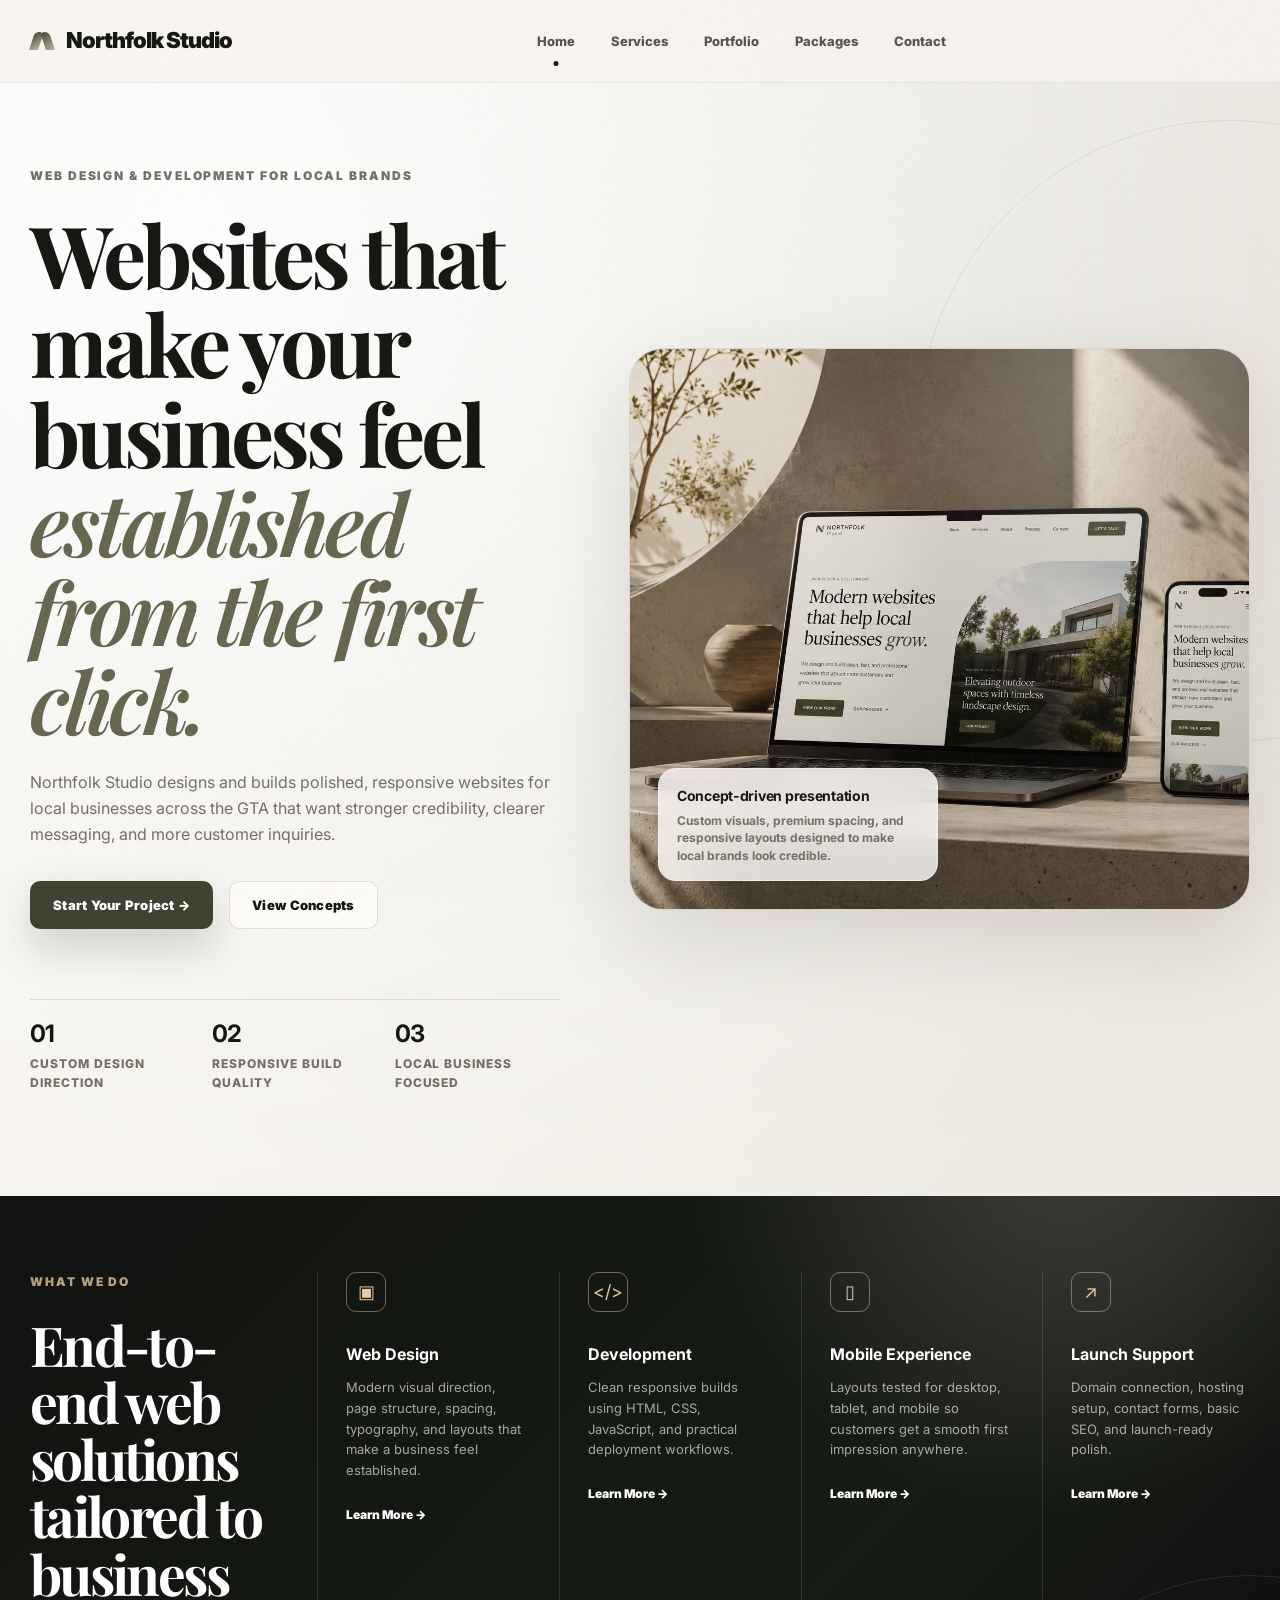
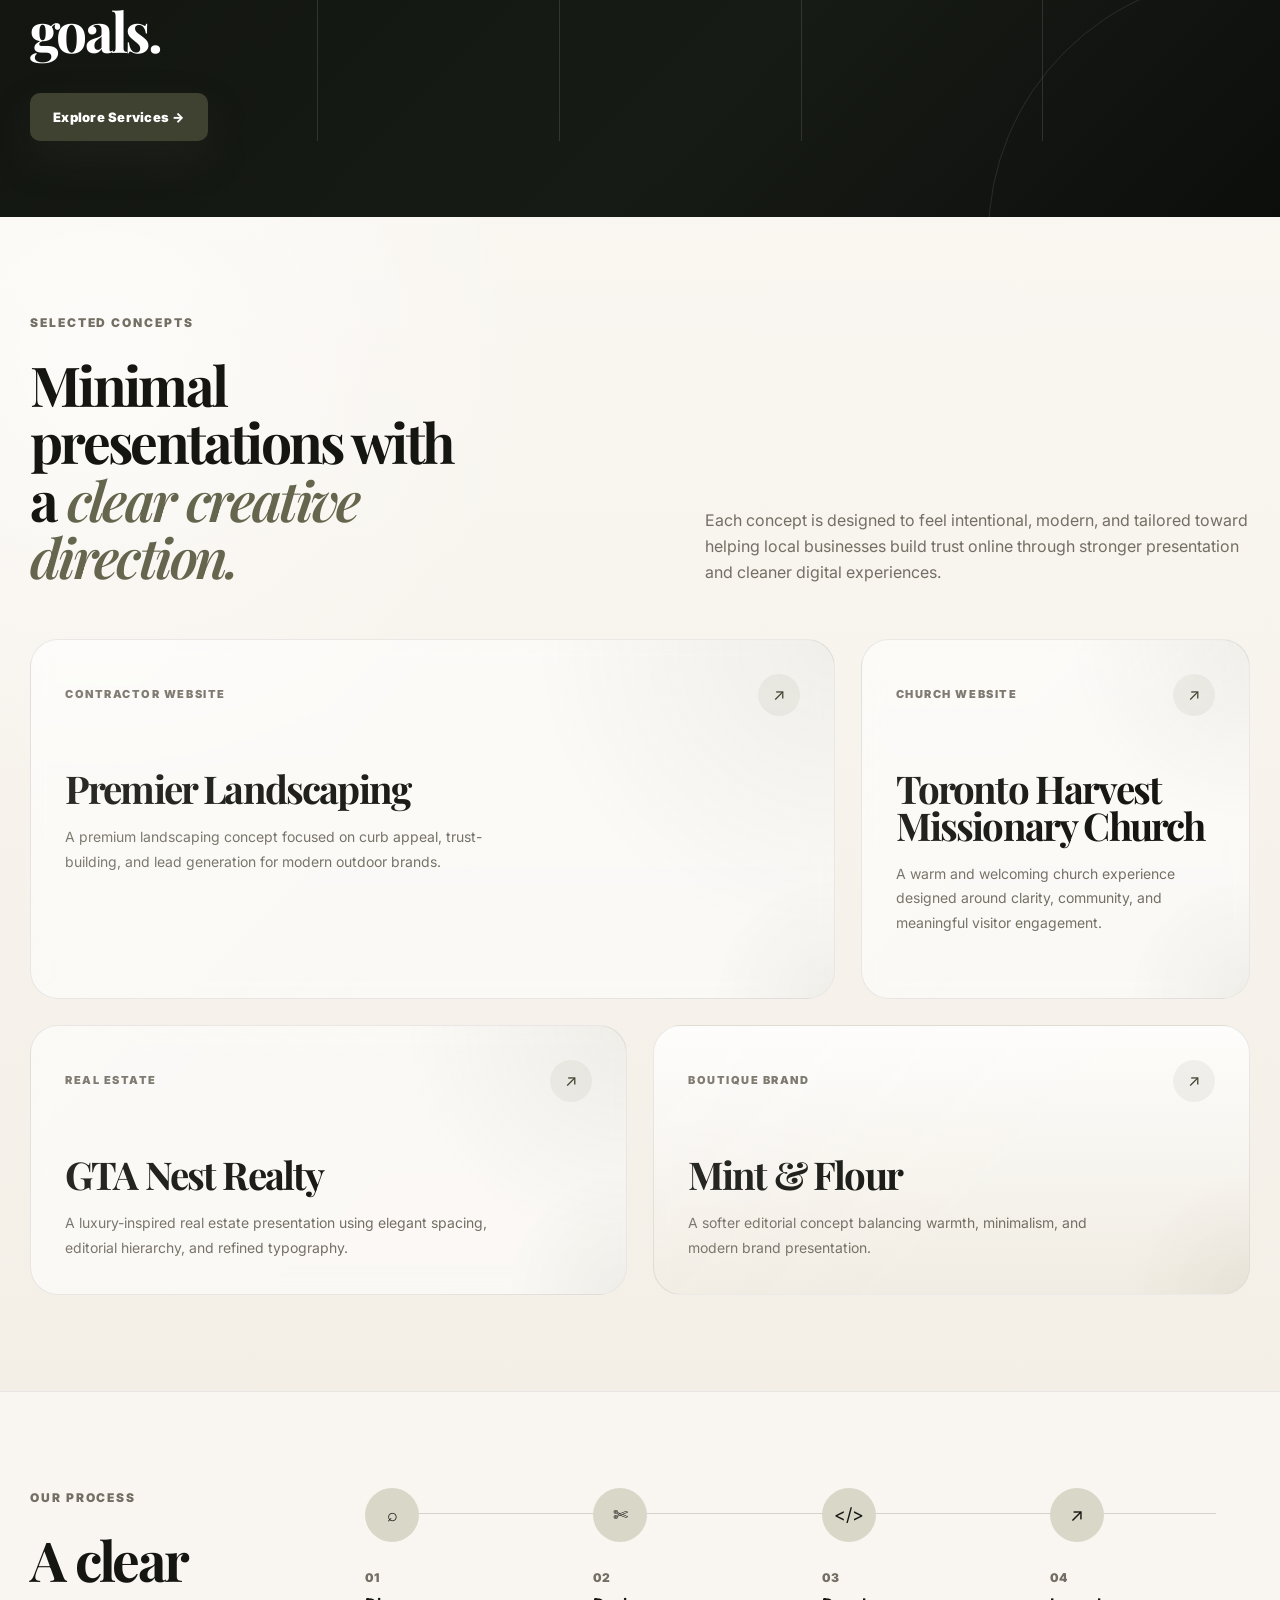
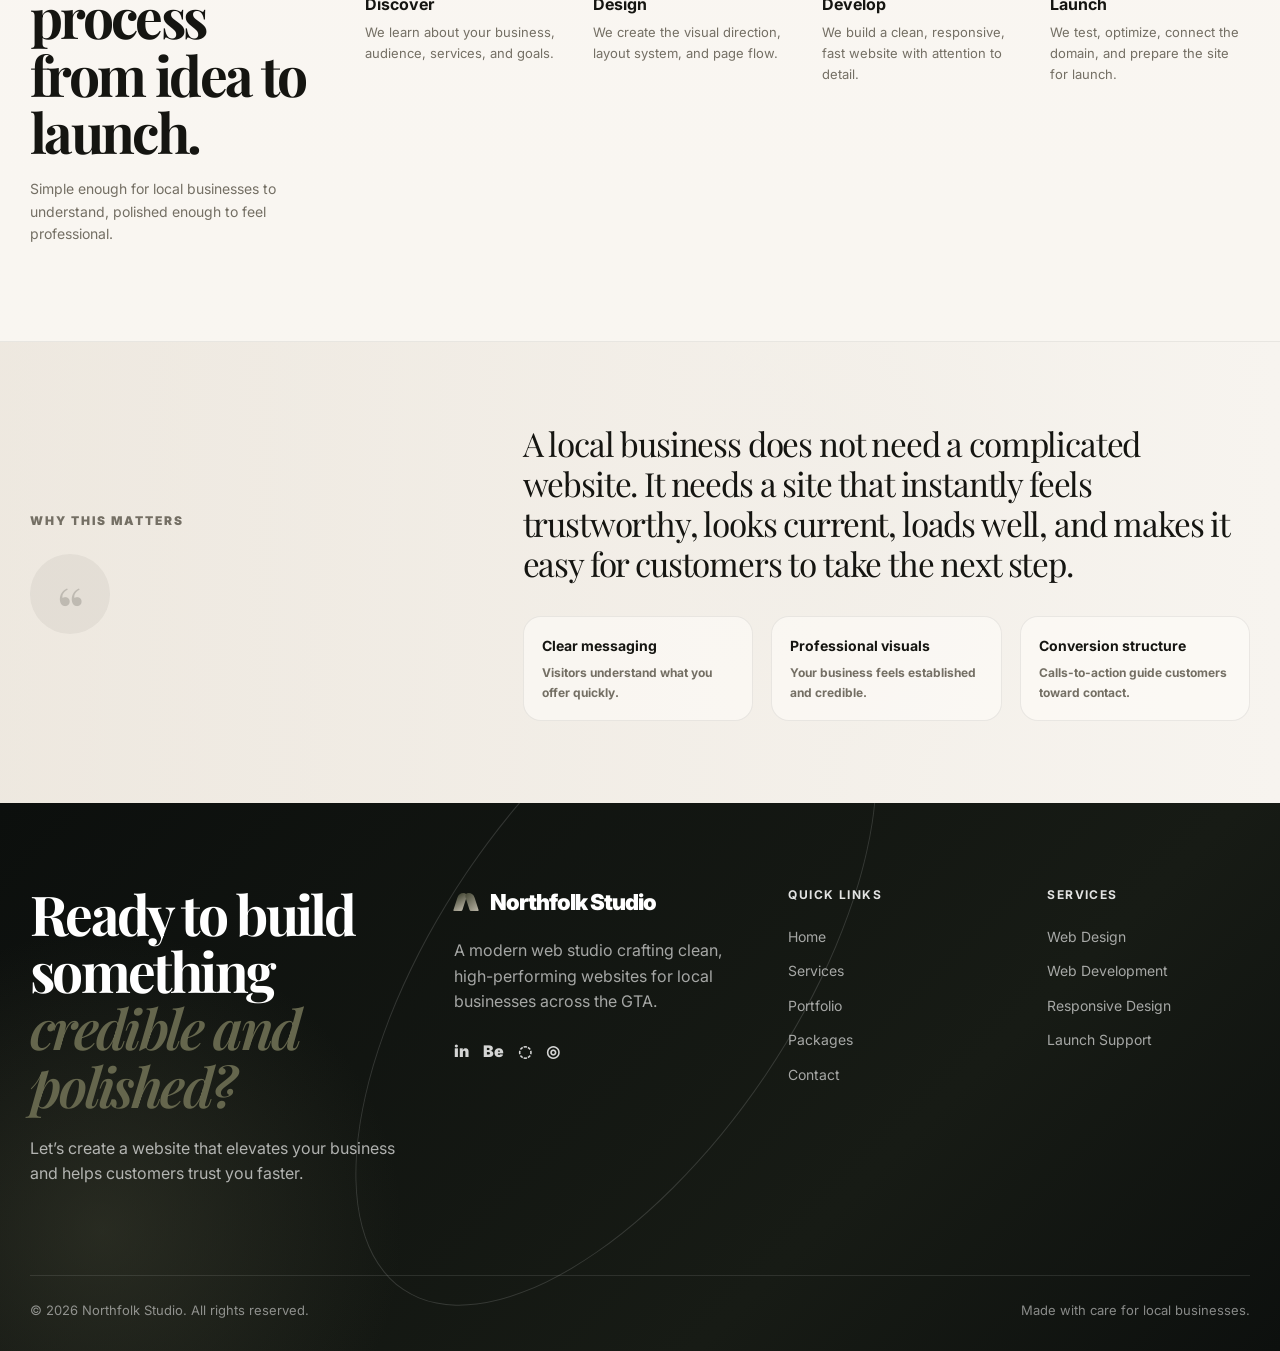
==== commit 1688931f: "Refined homepage and redesigned services page" ====
--- a/index.html
+++ b/index.html
@@ -415,194 +415,219 @@
         linear-gradient(180deg, rgba(255,253,250,.38), rgba(238,232,221,.24));
     }
 
-    .work-layout {
-      display: grid;
-      grid-template-columns: 285px 1fr;
-      gap: 46px;
-      align-items: start;
-    }
-
-    .work-intro {
-      position: sticky;
-      top: 114px;
-    }
-
-    .work-intro h2 {
-      font-size: clamp(32px, 3.55vw, 48px);
-      margin-bottom: 18px;
-    }
-
-    .work-intro p {
-      color: var(--muted);
-      font-size: 14px;
-      margin-bottom: 26px;
-    }
-
-    .text-link {
-      font-size: 12px;
-      font-weight: 900;
-      letter-spacing: .03em;
-    }
-
-    .project-stack {
-      display: grid;
-      gap: 26px;
-    }
-
-    .feature-project {
-      min-height: 360px;
-      border-radius: 24px;
-      overflow: hidden;
-      position: relative;
-      border: 1px solid var(--line-soft);
-      box-shadow: 0 24px 70px rgba(21,21,17,.09);
-      background: var(--surface);
-      isolation: isolate;
-      transition: transform .25s ease, box-shadow .25s ease;
-    }
-
-    .feature-project:hover {
-      transform: translateY(-6px);
-      box-shadow: 0 34px 90px rgba(21,21,17,.13);
-    }
-
-    .feature-project img {
-      height: 360px;
-      object-fit: cover;
-      filter: saturate(.88) contrast(1.02);
-    }
-
-    .feature-project::after {
-      content: "";
-      position: absolute;
-      inset: 0;
-      background:
-        linear-gradient(90deg, rgba(16,19,15,.80) 0%, rgba(16,19,15,.42) 42%, rgba(16,19,15,.05) 100%),
-        linear-gradient(180deg, rgba(16,19,15,0) 0%, rgba(16,19,15,.30) 100%);
-      z-index: 1;
-      pointer-events: none;
-    }
-
-    .project-content {
-      position: absolute;
-      z-index: 2;
-      inset: auto auto 30px 30px;
-      color: #fff;
-      max-width: 390px;
-    }
-
-    .project-content small {
-      display: inline-flex;
-      margin-bottom: 12px;
-      color: rgba(255,255,255,.68);
-      text-transform: uppercase;
-      letter-spacing: .12em;
-      font-weight: 900;
-      font-size: 11px;
-    }
-
-    .project-content h3 {
-      font-size: clamp(28px, 3.2vw, 42px);
-      margin-bottom: 12px;
-    }
-
-    .project-content p {
-      color: rgba(255,255,255,.76);
-      font-size: 14px;
-      margin-bottom: 18px;
-    }
-
-    .project-meta {
-      position: absolute;
-      z-index: 2;
-      top: 24px;
-      right: 24px;
-      display: flex;
-      gap: 10px;
-      flex-wrap: wrap;
-      justify-content: flex-end;
-    }
-
-    .project-meta span {
-      background: rgba(255,253,250,.80);
-      backdrop-filter: blur(14px);
-      border: 1px solid rgba(255,255,255,.40);
-      color: var(--ink);
-      border-radius: 999px;
-      padding: 8px 11px;
-      font-size: 11px;
-      font-weight: 900;
-    }
-
-    .mini-projects {
-      display: grid;
-      grid-template-columns: repeat(2, 1fr);
-      gap: 26px;
-    }
-
-    .mini-project {
-      background: rgba(255,253,250,.62);
-      border: 1px solid var(--line-soft);
-      border-radius: 22px;
-      overflow: hidden;
-      box-shadow: 0 20px 60px rgba(21,21,17,.07);
-      transition: transform .25s ease, box-shadow .25s ease;
-    }
-
-    .mini-project:hover {
-      transform: translateY(-6px);
-      box-shadow: 0 28px 74px rgba(21,21,17,.11);
-    }
-
-    .mini-project-image {
-      height: 230px;
-      overflow: hidden;
-      position: relative;
-      background: var(--surface-soft);
-    }
-
-    .mini-project-image img {
-      height: 100%;
-      object-fit: cover;
-      filter: saturate(.88) contrast(1.02);
-      transition: transform .5s ease;
-    }
-
-    .mini-project:hover img { transform: scale(1.045); }
-
-    .mini-project-image::after {
-      content: "";
-      position: absolute;
-      inset: 0;
-      background: linear-gradient(180deg, rgba(255,255,255,.02), rgba(21,21,17,.12));
-    }
-
-    .mini-project-body {
-      padding: 22px;
-    }
-
-    .mini-project-body small {
-      display: block;
-      color: var(--muted);
-      text-transform: uppercase;
-      letter-spacing: .09em;
-      font-weight: 900;
-      font-size: 11px;
-      margin-bottom: 8px;
-    }
-
-    .mini-project-body h3 {
-      font-family: "Inter", sans-serif;
-      letter-spacing: -.02em;
-      font-size: 17px;
-      margin-bottom: 12px;
-    }
-
-    .mini-project-body p {
-      color: var(--muted);
-      font-size: 13px;
-      margin-bottom: 16px;
-    }
+    .concept-grid {
+  display: grid;
+  grid-template-columns: repeat(12, 1fr);
+  gap: 26px;
+  margin-top: 54px;
+}
+
+.concept-card {
+  position: relative;
+  overflow: hidden;
+  border-radius: 28px;
+  padding: 34px;
+  min-height: 260px;
+
+  background:
+    radial-gradient(circle at top right,
+      rgba(101,102,77,.08),
+      transparent 34%),
+    rgba(255,255,255,.56);
+
+  border: 1px solid rgba(21,21,17,.08);
+
+  backdrop-filter: blur(10px);
+
+  transition:
+    transform .32s ease,
+    border-color .32s ease,
+    box-shadow .32s ease,
+    background .32s ease;
+}
+
+.concept-card:hover {
+  transform: translateY(-8px);
+
+  border-color: rgba(101,102,77,.24);
+
+  box-shadow:
+    0 26px 70px rgba(21,21,17,.08);
+
+  background:
+    radial-gradient(circle at top right,
+      rgba(101,102,77,.14),
+      transparent 38%),
+    rgba(255,255,255,.78);
+}
+
+.concept-card::before {
+  content: "";
+
+  position: absolute;
+  inset: 0;
+
+  background:
+    linear-gradient(
+      135deg,
+      rgba(255,255,255,.12),
+      transparent 60%
+    );
+
+  pointer-events: none;
+}
+
+.concept-card::after {
+  content: "";
+
+  position: absolute;
+
+  width: 240px;
+  height: 240px;
+
+  right: -120px;
+  bottom: -120px;
+
+  border-radius: 50%;
+
+  background:
+    radial-gradient(
+      circle,
+      rgba(101,102,77,.08),
+      transparent 72%
+    );
+
+  pointer-events: none;
+
+  transition: transform .5s ease;
+}
+
+.concept-card:hover::after {
+  transform: scale(1.12);
+}
+.concept-large {
+  grid-column: span 8;
+  min-height: 360px;
+}
+
+.concept-tall {
+  grid-column: span 4;
+  min-height: 360px;
+}
+
+.concept-grid > .concept-card:not(.concept-large):not(.concept-tall) {
+  grid-column: span 6;
+}
+
+.concept-top {
+  display: flex;
+  align-items: center;
+  justify-content: space-between;
+
+  margin-bottom: 54px;
+}
+
+.concept-tag {
+  font-size: 11px;
+  text-transform: uppercase;
+  letter-spacing: .14em;
+  font-weight: 900;
+  color: var(--muted);
+}
+
+.concept-arrow {
+  width: 42px;
+  height: 42px;
+
+  display: grid;
+  place-items: center;
+
+  border-radius: 50%;
+
+  background: rgba(101,102,77,.08);
+
+  color: var(--olive-dark);
+
+  transition:
+    transform .3s ease,
+    background .3s ease;
+}
+
+.concept-card:hover .concept-arrow {
+  transform: translate(4px, -4px);
+
+  background: rgba(101,102,77,.16);
+}
+
+.concept-content h3 {
+  font-size: clamp(30px, 3vw, 52px);
+  line-height: .96;
+  margin-bottom: 18px;
+}
+
+.concept-content h3 {
+  transition:
+    transform .32s ease,
+    color .32s ease;
+}
+
+.concept-card:hover .concept-content h3 {
+  transform: translateY(-2px);
+
+  color: var(--olive-dark);
+}
+
+.concept-content p {
+  max-width: 440px;
+
+  color: var(--muted);
+
+  font-size: 14px;
+  line-height: 1.75;
+}
+
+.concept-minimal {
+  background:
+    linear-gradient(
+      180deg,
+      rgba(255,255,255,.82),
+      rgba(240,235,226,.82)
+    );
+}
+
+@media (max-width: 980px) {
+
+  .concept-grid {
+    grid-template-columns: 1fr;
+  }
+
+  .concept-large,
+  .concept-tall,
+  .concept-grid > .concept-card:not(.concept-large):not(.concept-tall) {
+    grid-column: span 1;
+  }
+
+}
+
+@media (max-width: 680px) {
+
+  .concept-card {
+    padding: 26px;
+    min-height: 240px;
+  }
+
+  .concept-large,
+  .concept-tall {
+    min-height: 300px;
+  }
+
+  .concept-content h3 {
+    font-size: 38px;
+  }
+
+}
+
+    
 
     .process {
       background: rgba(255,255,255,.36);
@@ -816,7 +841,6 @@
       .hero-grid,
       .service-row,
       .section-heading,
-      .work-layout,
       .process-grid,
       .trust-grid,
       .footer-grid {
@@ -833,9 +857,8 @@
         min-height: auto;
       }
 
-      .work-intro { position: static; }
+
       .section-heading p { justify-self: start; }
-      .mini-projects { grid-template-columns: 1fr 1fr; }
       .steps { grid-template-columns: 1fr 1fr; }
       .steps::before { display: none; }
       .trust-points { grid-template-columns: 1fr; }
@@ -854,10 +877,6 @@
       .hero-showcase { border-radius: 24px; min-height: auto; }
       .hero-showcase img { height: 365px; }
       .showcase-badge { left: 18px; right: 18px; bottom: 18px; max-width: none; }
-      .mini-projects { grid-template-columns: 1fr; }
-      .feature-project, .feature-project img { min-height: 390px; height: 390px; }
-      .project-meta { left: 20px; right: 20px; justify-content: flex-start; }
-      .project-content { left: 22px; right: 22px; bottom: 24px; }
       .steps { grid-template-columns: 1fr; }
       .footer-bottom { flex-direction: column; }
       .btn { width: 100%; }
@@ -882,7 +901,6 @@
       </nav>
 
       <div class="nav-actions">
-        <a class="btn btn-primary" href="contact.html">Let's Talk →</a>
       </div>
 
       <button class="mobile-toggle" aria-label="Open mobile menu" aria-expanded="false">
@@ -977,73 +995,94 @@
     </section>
 
     <section id="work" class="work-section reveal">
-      <div class="container work-layout">
-        <div class="work-intro">
-          <div class="kicker">Featured concepts</div>
-          <h2>Design concepts that feel cohesive, not random.</h2>
-          <p>Instead of disconnected thumbnails, each project is presented with the same warm, premium visual language as the homepage.</p>
-          <a class="text-link" href="work.html">View All Projects →</a>
-        </div>
-
-        <div class="project-stack">
-          <a class="feature-project" href="LawnCareConcept_2.html">
-            <img src="assets/imgs/hero-backyard-dusk.jpg" alt="Premier Landscaping website concept preview">
-            <div class="project-meta">
-              <span>Contractor</span>
-              <span>Lead-focused</span>
-              <span>Responsive</span>
-            </div>
-            <div class="project-content">
-              <small>Featured concept</small>
-              <h3>Premier Landscaping</h3>
-              <p>A premium outdoor service concept designed around trust, curb appeal, and customer inquiries.</p>
-              <span class="text-link">View Case Study →</span>
-            </div>
-          </a>
-
-          <div class="mini-projects">
-            <a class="mini-project" href="ChurchConcept_1.html">
-              <div class="mini-project-image">
-                <img src="https://images.unsplash.com/photo-1504052434569-70ad5836ab65?auto=format&fit=crop&w=1200&q=80" alt="Church website concept preview">
-              </div>
-              <div class="mini-project-body">
-                <small>Church Website</small>
-                <h3>Community church experience</h3>
-                <p>Warm, welcoming structure for services, events, visitors, and community information.</p>
-                <span class="text-link">View Concept →</span>
-              </div>
-            </a>
-
-            <a class="mini-project" href="realEstate.html">
-              <div class="mini-project-image">
-                <img src="https://images.unsplash.com/photo-1560518883-ce09059eeffa?auto=format&fit=crop&w=1200&q=80" alt="Real estate website concept preview">
-              </div>
-              <div class="mini-project-body">
-                <small>Real Estate Website</small>
-                <h3>Luxury property layout</h3>
-                <p>Editorial property presentation with strong hierarchy, large visuals, and refined spacing.</p>
-                <span class="text-link">View Concept →</span>
-              </div>
-            </a>
-          </div>
-
-          <a class="feature-project" href="bakery-project.html">
-            <img src="https://images.unsplash.com/photo-1517433670267-08bbd4be890f?auto=format&fit=crop&w=1400&q=80" alt="Bakery website concept preview">
-            <div class="project-meta">
-              <span>Local brand</span>
-              <span>Editorial</span>
-              <span>Soft visual system</span>
-            </div>
-            <div class="project-content">
-              <small>Brand concept</small>
-              <h3>Mint & Flour Bakery</h3>
-              <p>A refined local bakery concept using soft visuals, elegant type, and conversion-focused structure.</p>
-              <span class="text-link">View Case Study →</span>
-            </div>
-          </a>
-        </div>
+  <div class="container">
+
+    <div class="section-heading">
+      <div>
+        <div class="kicker">Selected concepts</div>
+
+        <h2>
+          Minimal presentations with a
+          <span class="italic">clear creative direction.</span>
+        </h2>
       </div>
-    </section>
+
+      <p>
+        Each concept is designed to feel intentional, modern, and tailored
+        toward helping local businesses build trust online through stronger
+        presentation and cleaner digital experiences.
+      </p>
+    </div>
+
+    <div class="concept-grid">
+
+      <a class="concept-card concept-large" href="LawnCareConcept_2.html">
+        <div class="concept-top">
+          <span class="concept-tag">Contractor Website</span>
+          <span class="concept-arrow">↗</span>
+        </div>
+
+        <div class="concept-content">
+          <h3>Premier Landscaping</h3>
+
+          <p>
+            A premium landscaping concept focused on curb appeal,
+            trust-building, and lead generation for modern outdoor brands.
+          </p>
+        </div>
+      </a>
+
+      <a class="concept-card concept-tall" href="ChurchConcept_1.html">
+        <div class="concept-top">
+          <span class="concept-tag">Church Website</span>
+          <span class="concept-arrow">↗</span>
+        </div>
+
+        <div class="concept-content">
+          <h3>Toronto Harvest Missionary Church</h3>
+
+          <p>
+            A warm and welcoming church experience designed around clarity,
+            community, and meaningful visitor engagement.
+          </p>
+        </div>
+      </a>
+
+      <a class="concept-card" href="realEstate.html">
+        <div class="concept-top">
+          <span class="concept-tag">Real Estate</span>
+          <span class="concept-arrow">↗</span>
+        </div>
+
+        <div class="concept-content">
+          <h3>GTA Nest Realty</h3>
+
+          <p>
+            A luxury-inspired real estate presentation using elegant spacing,
+            editorial hierarchy, and refined typography.
+          </p>
+        </div>
+      </a>
+
+      <a class="concept-card concept-minimal" href="bakery-project.html">
+        <div class="concept-top">
+          <span class="concept-tag">Boutique Brand</span>
+          <span class="concept-arrow">↗</span>
+        </div>
+
+        <div class="concept-content">
+          <h3>Mint & Flour</h3>
+
+          <p>
+            A softer editorial concept balancing warmth, minimalism,
+            and modern brand presentation.
+          </p>
+        </div>
+      </a>
+
+    </div>
+  </div>
+</section>
 
     <section class="process reveal">
       <div class="container process-grid">
@@ -1119,7 +1158,6 @@
       <div class="footer-cta">
         <h2>Ready to build something <span class="italic">credible and polished?</span></h2>
         <p>Let’s create a website that elevates your business and helps customers trust you faster.</p>
-        <a class="btn btn-primary" href="contact.html">Let's Talk →</a>
       </div>
 
       <div class="footer-brand">
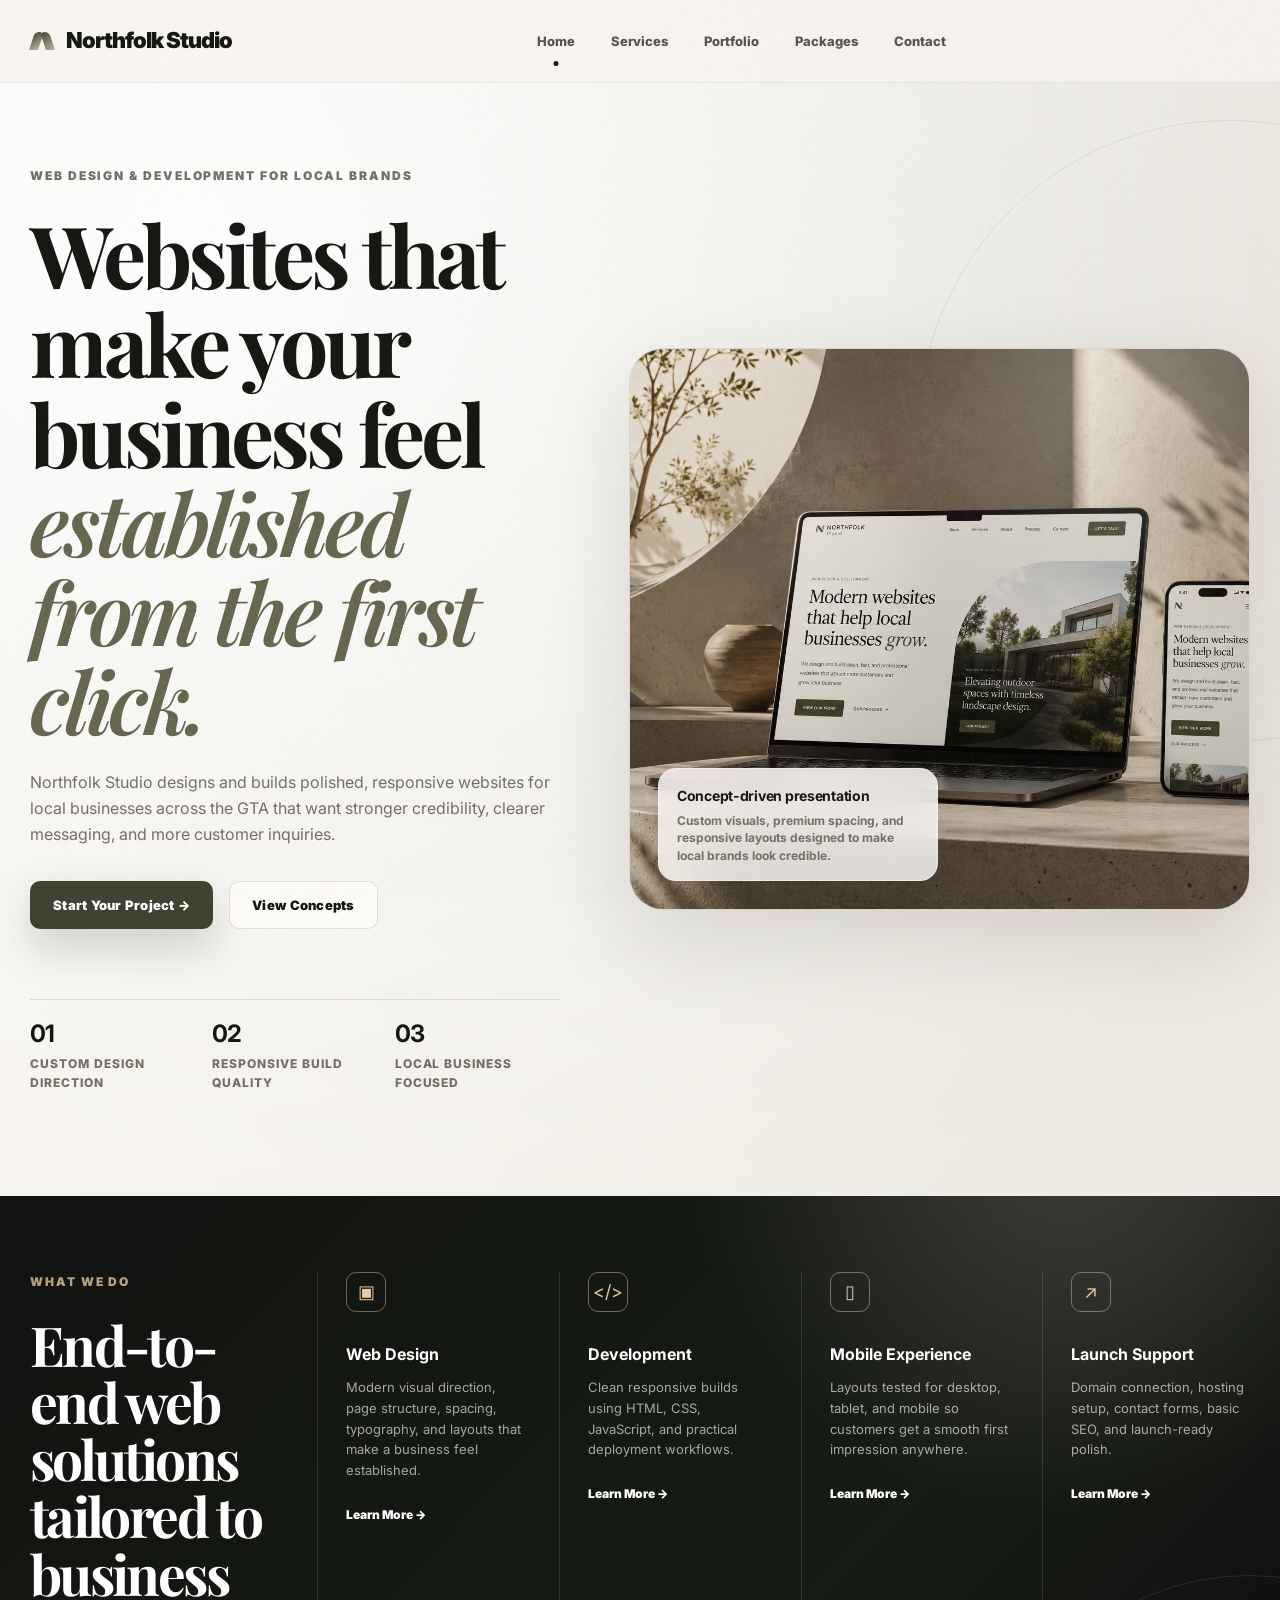
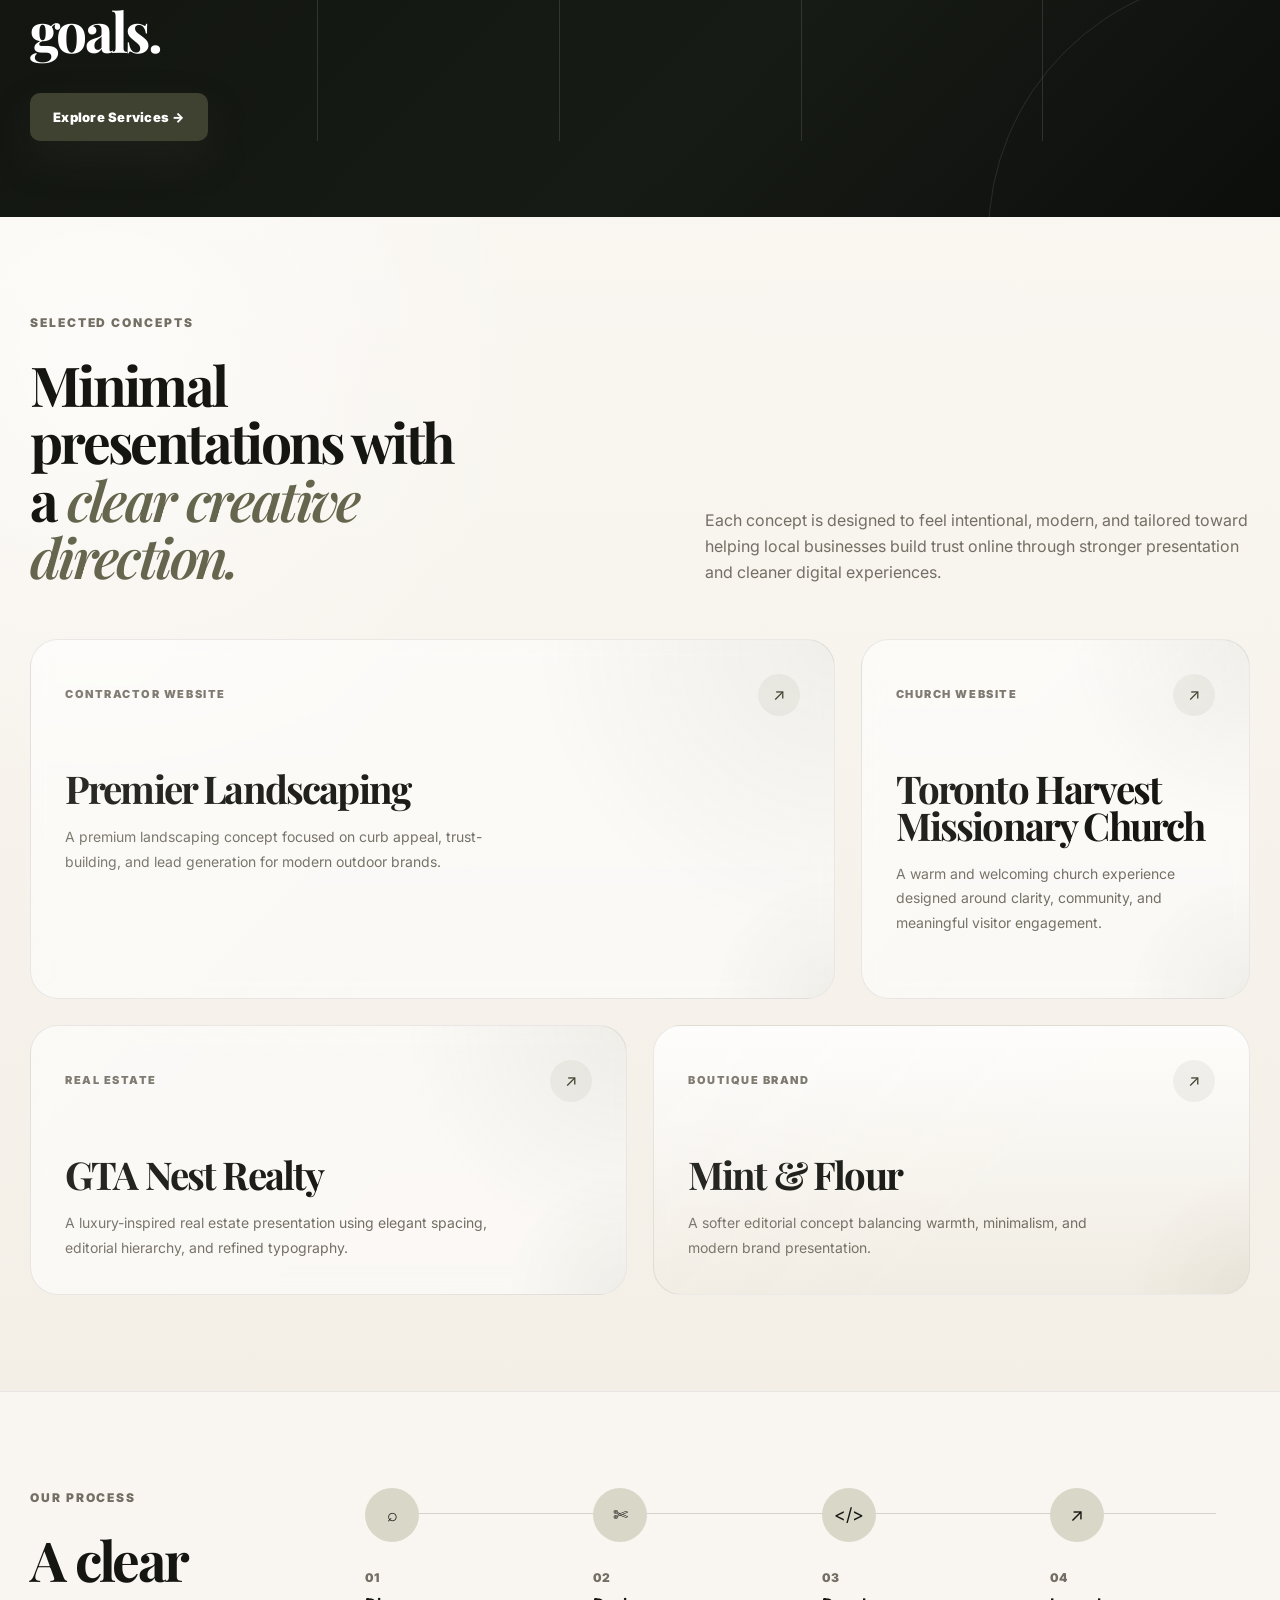
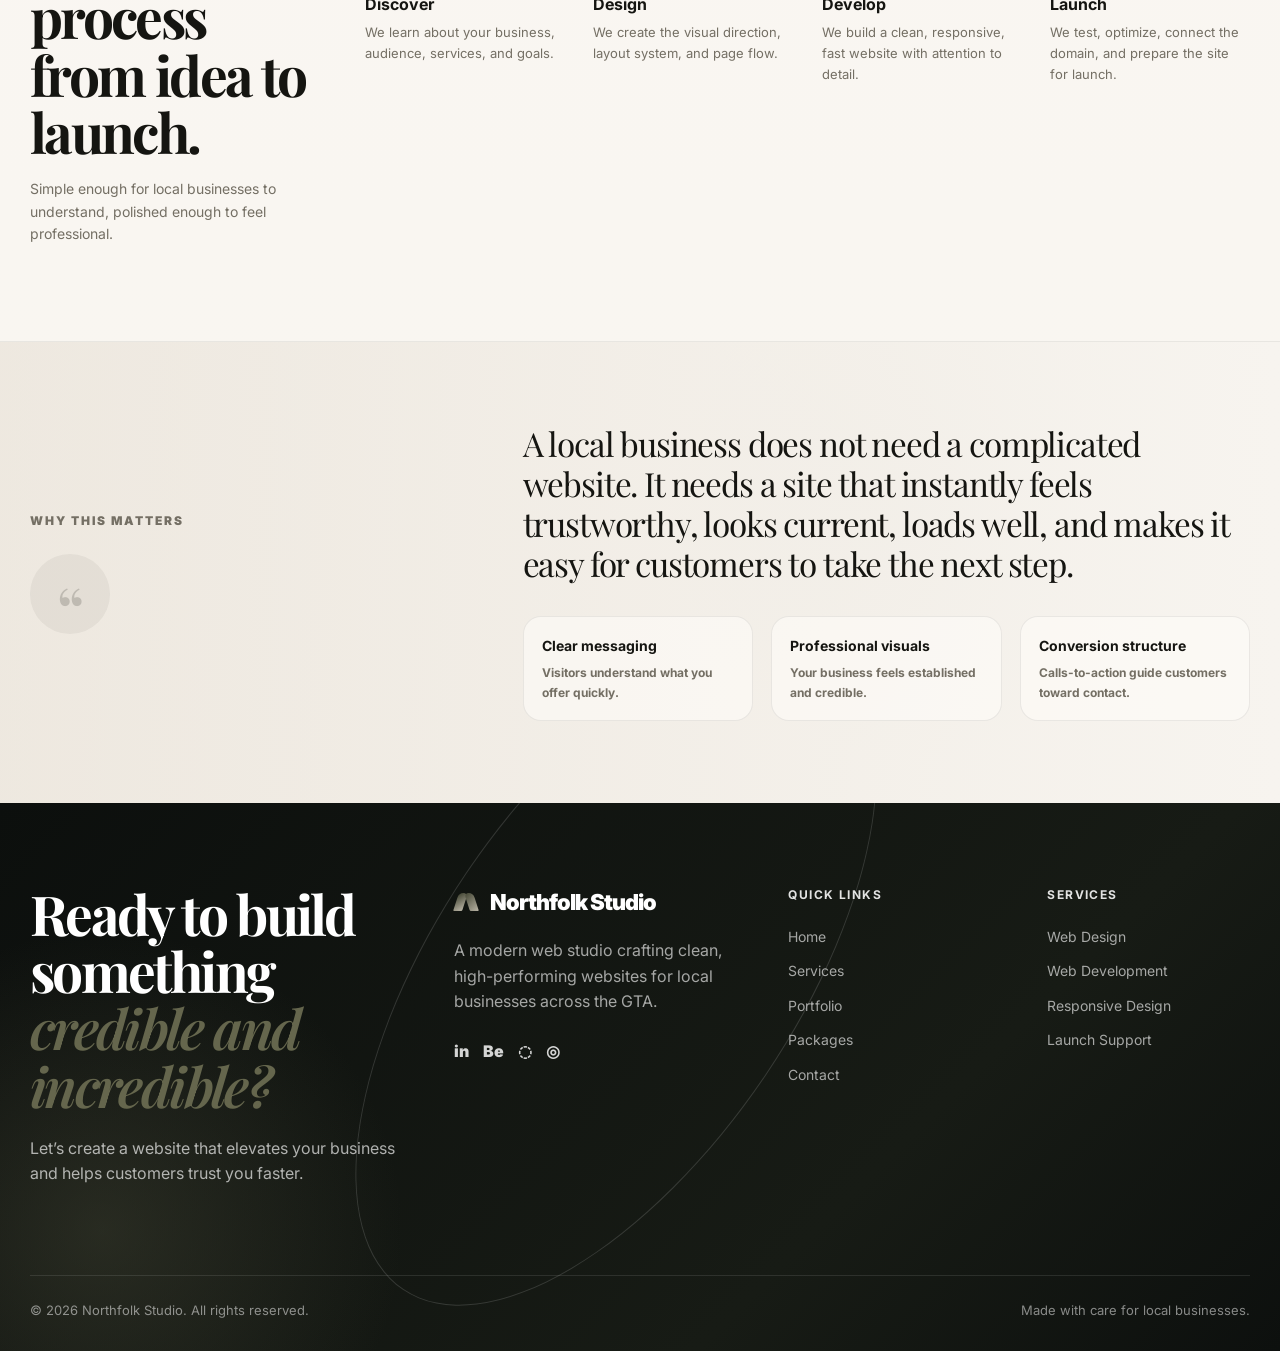
==== commit 68d0c788: "Redesigned portfolio and contact pages" ====
--- a/index.html
+++ b/index.html
@@ -1156,7 +1156,7 @@
   <footer>
     <div class="container footer-grid">
       <div class="footer-cta">
-        <h2>Ready to build something <span class="italic">credible and polished?</span></h2>
+        <h2>Ready to build something <span class="italic">credible and incredible?</span></h2>
         <p>Let’s create a website that elevates your business and helps customers trust you faster.</p>
       </div>
 
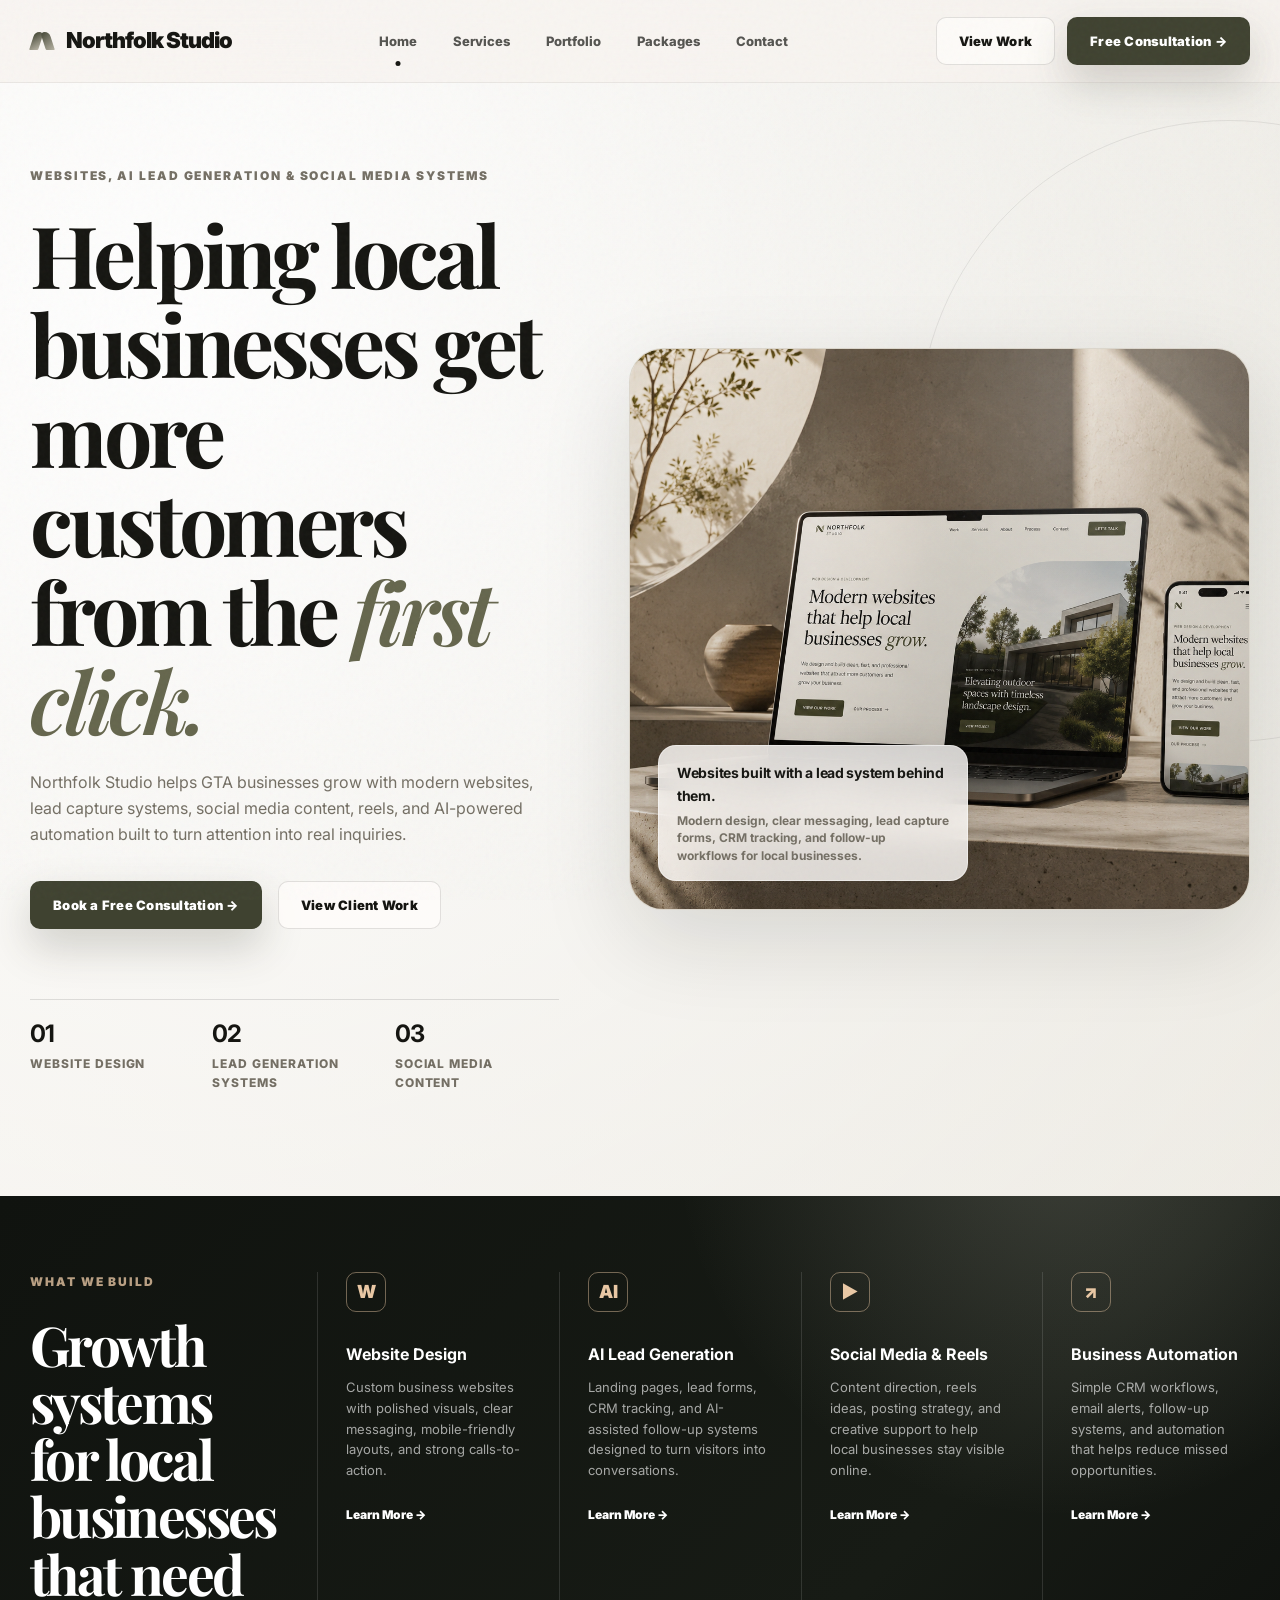
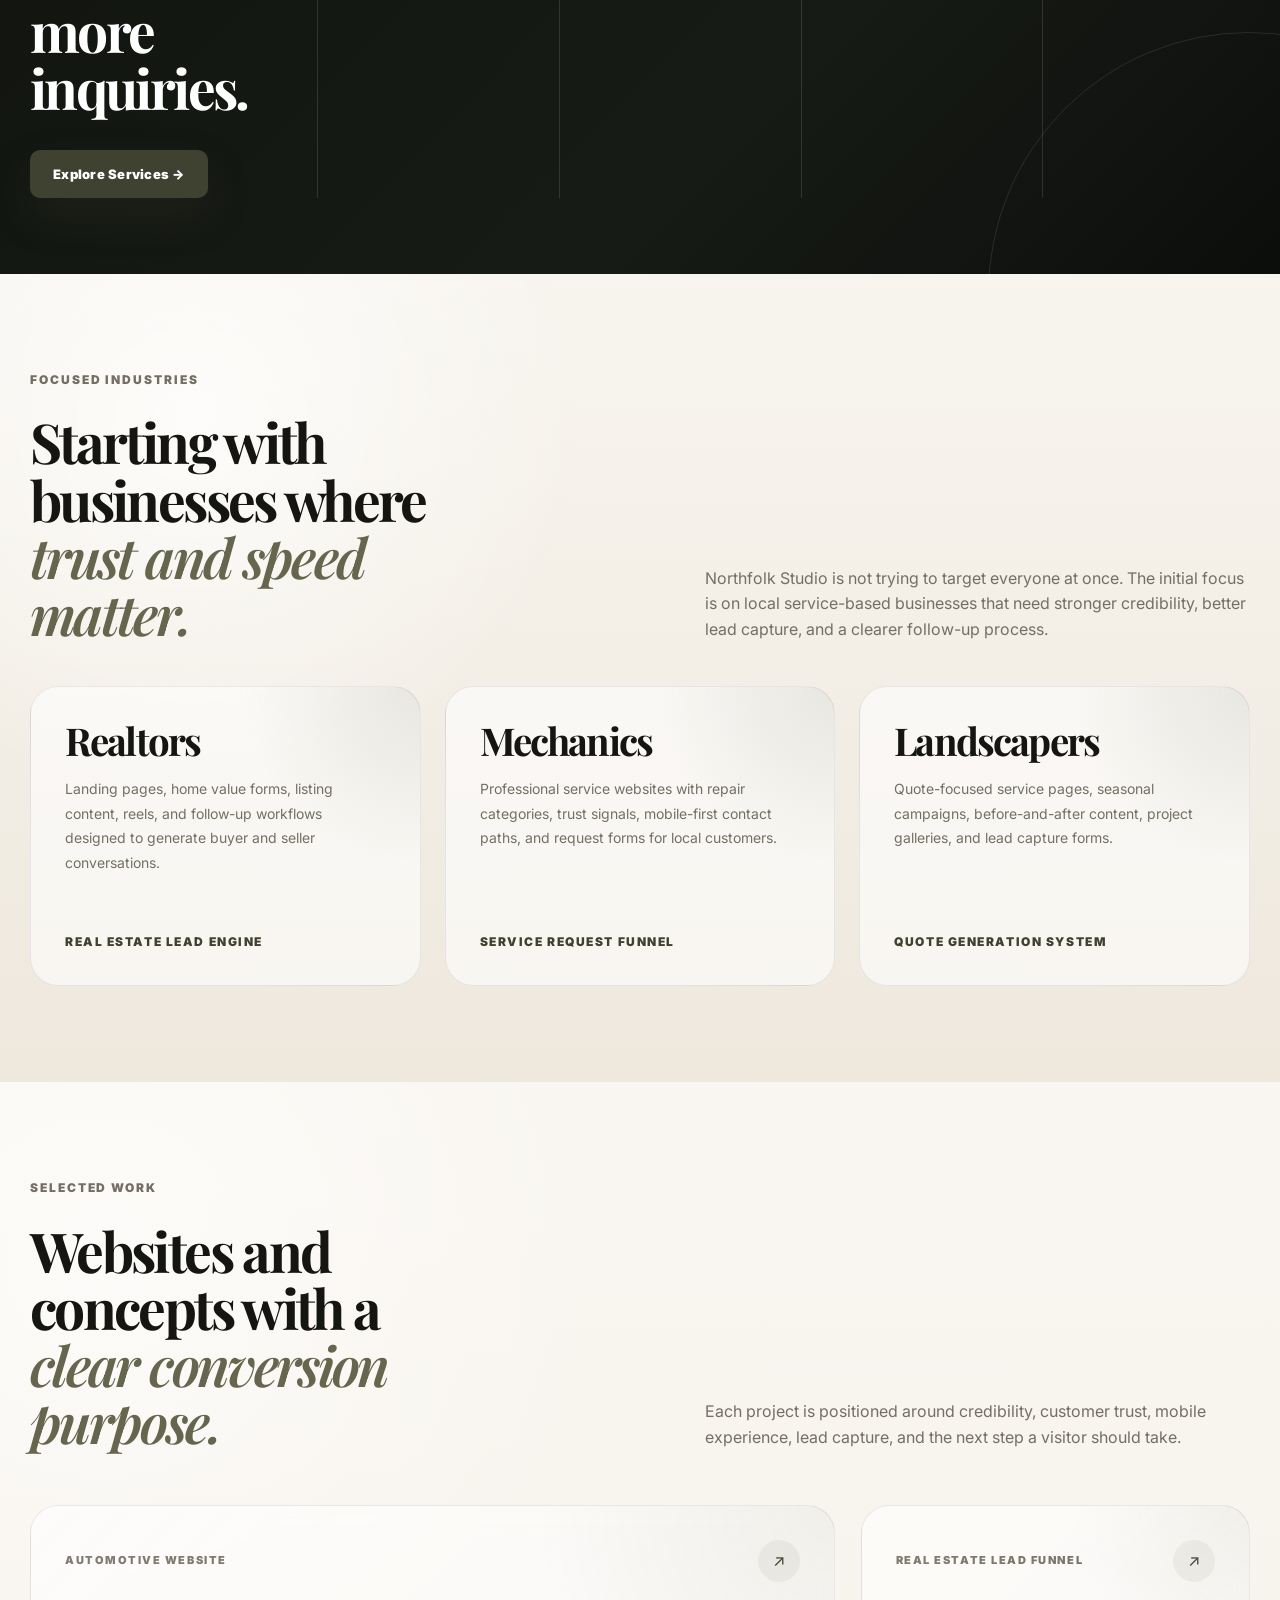
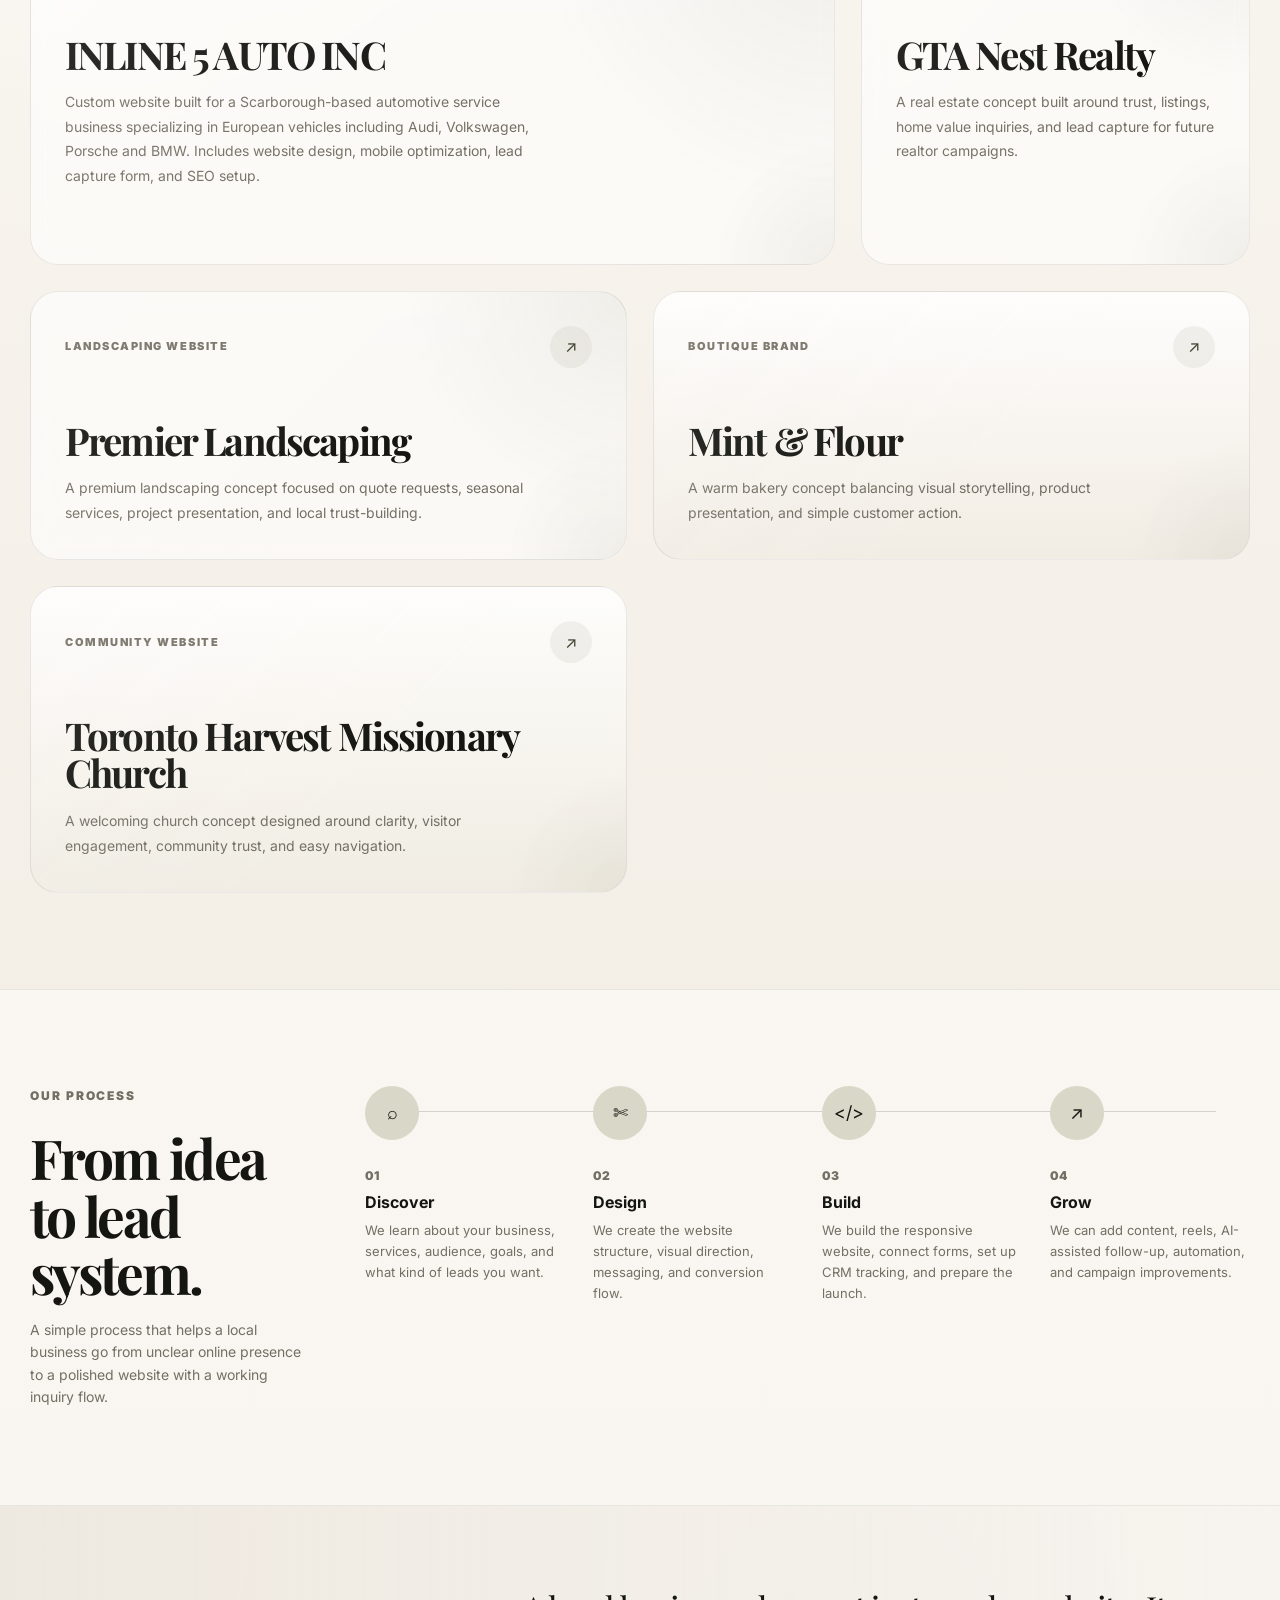
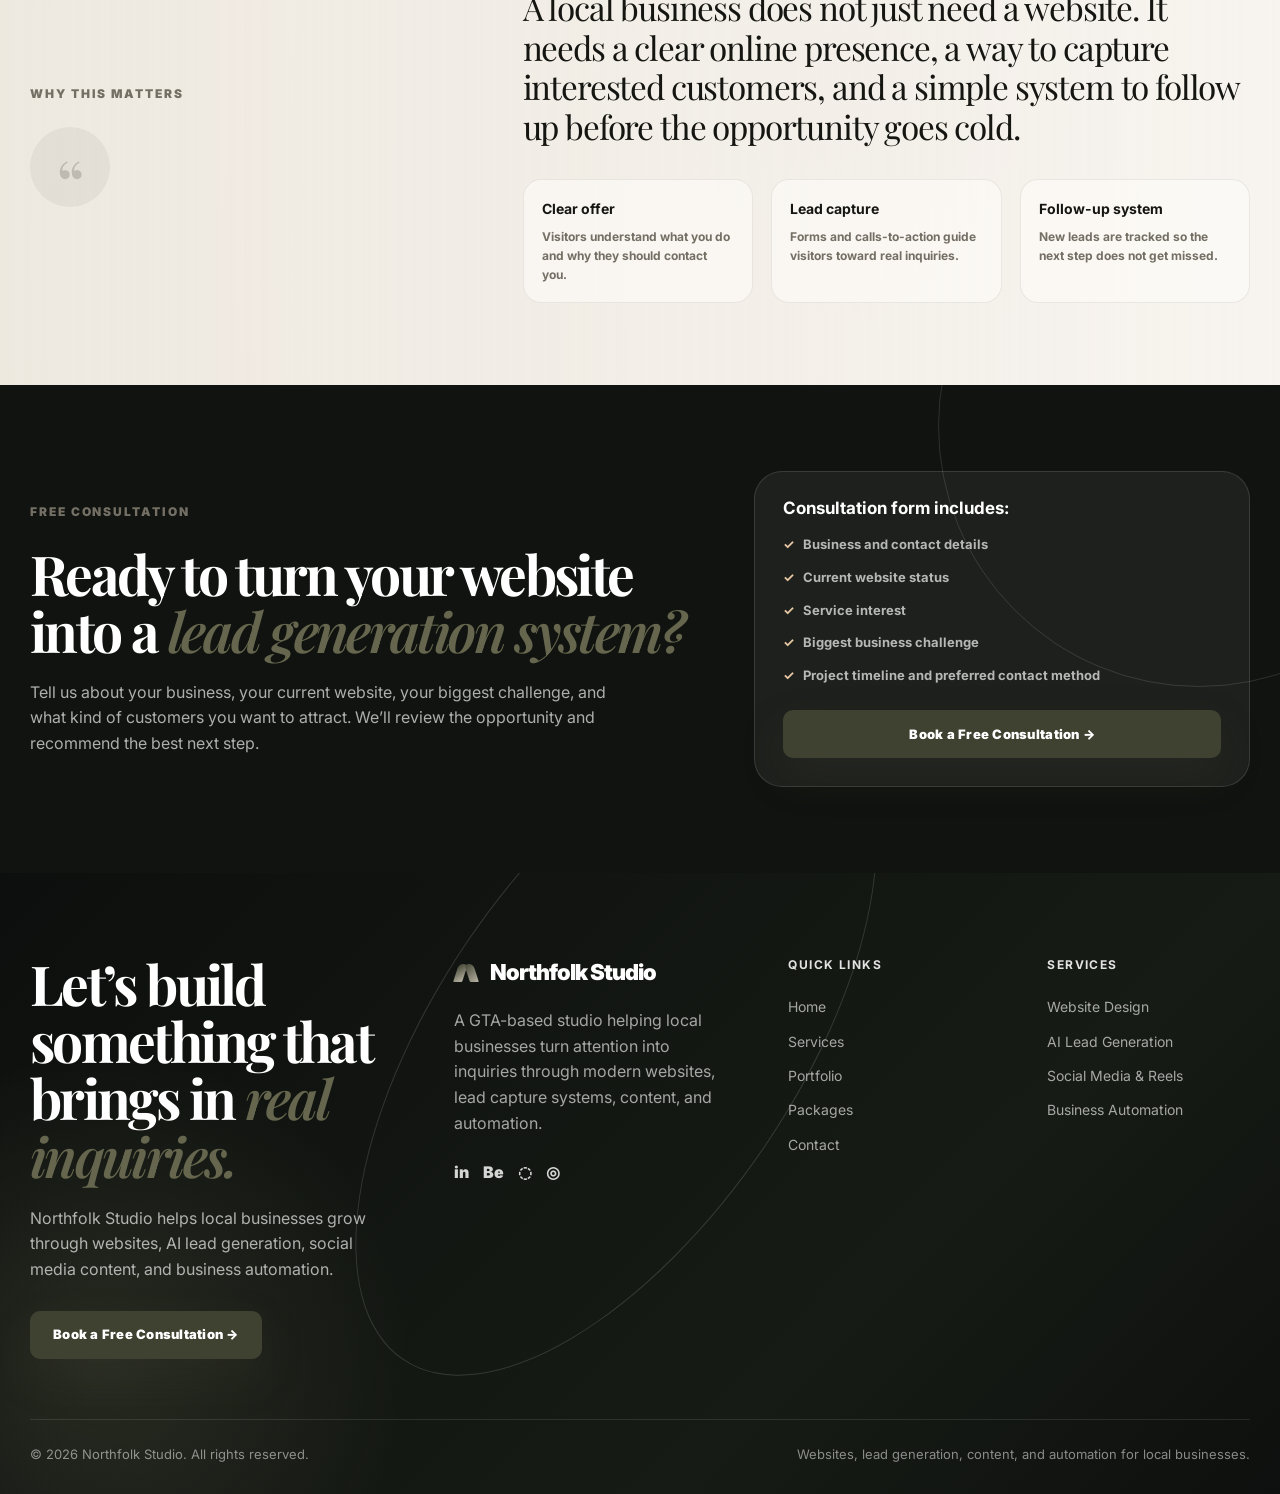
==== commit 2feefb7b: "Update Northfolk homepage for lead generation" ====
--- a/index.html
+++ b/index.html
@@ -3,8 +3,9 @@
 <head>
   <meta charset="UTF-8" />
   <meta name="viewport" content="width=device-width, initial-scale=1.0" />
-  <title>Northfolk Studio | Modern Websites for Local Businesses</title>
-  <meta name="description" content="Northfolk Studio designs and builds modern websites for local businesses across the GTA with clean branding, responsive layouts, and professional web experiences." />
+
+  <title>Northfolk Studio | Websites, AI Lead Generation & Social Media Systems</title>
+  <meta name="description" content="Northfolk Studio helps GTA businesses get more customers through modern websites, AI lead generation systems, social media content, reels, CRM workflows, and business automation." />
 
   <link rel="preconnect" href="https://fonts.googleapis.com">
   <link rel="preconnect" href="https://fonts.gstatic.com" crossorigin>
@@ -119,6 +120,7 @@
 
     .nav-links a { position: relative; color: rgba(21,21,17,.72); }
     .nav-links a:hover { color: var(--ink); }
+
     .nav-links a.active::after {
       content: "";
       width: 5px;
@@ -129,6 +131,12 @@
       left: 50%;
       transform: translateX(-50%);
       bottom: -15px;
+    }
+
+    .nav-actions {
+      display: flex;
+      align-items: center;
+      gap: 12px;
     }
 
     .btn {
@@ -149,10 +157,25 @@
     }
 
     .btn:hover { transform: translateY(-3px); }
-    .btn-primary { background: var(--olive-dark); color: #fff; box-shadow: 0 18px 42px rgba(63,66,48,.22); }
+
+    .btn-primary {
+      background: var(--olive-dark);
+      color: #fff;
+      box-shadow: 0 18px 42px rgba(63,66,48,.22);
+    }
+
     .btn-primary:hover { background: #303326; }
-    .btn-light { background: rgba(255,253,250,.78); color: var(--ink); border-color: var(--line); }
-    .btn-light:hover { background: #fff; box-shadow: 0 14px 34px rgba(21,21,17,.08); }
+
+    .btn-light {
+      background: rgba(255,253,250,.78);
+      color: var(--ink);
+      border-color: var(--line);
+    }
+
+    .btn-light:hover {
+      background: #fff;
+      box-shadow: 0 14px 34px rgba(21,21,17,.08);
+    }
 
     .mobile-toggle {
       display: none;
@@ -182,11 +205,15 @@
       font-weight: 700;
     }
 
-    h1 { font-size: clamp(48px, 6.7vw, 88px); max-width: 760px; }
+    h1 { font-size: clamp(48px, 6.7vw, 88px); max-width: 780px; }
     h2 { font-size: clamp(34px, 4.3vw, 58px); }
     h3 { font-size: 25px; }
 
-    .italic { font-style: italic; color: var(--olive); font-weight: 600; }
+    .italic {
+      font-style: italic;
+      color: var(--olive);
+      font-weight: 600;
+    }
 
     .kicker {
       font-size: 12px;
@@ -225,7 +252,7 @@
     }
 
     .hero-copy {
-      max-width: 530px;
+      max-width: 555px;
       color: var(--muted);
       margin: 26px 0 34px;
       font-size: 16px;
@@ -306,7 +333,7 @@
       border: 1px solid rgba(255,255,255,.46);
       border-radius: 18px;
       padding: 16px 18px;
-      max-width: 280px;
+      max-width: 310px;
       box-shadow: 0 18px 52px rgba(21,21,17,.14);
     }
 
@@ -357,14 +384,14 @@
       z-index: 2;
     }
 
-    .service-intro h2 { max-width: 380px; }
+    .service-intro h2 { max-width: 410px; }
     .service-intro .btn { margin-top: 34px; }
     .dark-services .kicker { color: rgba(232,199,164,.78); }
 
     .service-card {
       border-left: 1px solid rgba(255,255,255,.12);
       padding-left: 28px;
-      min-height: 245px;
+      min-height: 260px;
     }
 
     .service-icon {
@@ -377,6 +404,7 @@
       place-items: center;
       margin-bottom: 34px;
       font-size: 18px;
+      font-weight: 900;
     }
 
     .service-card h3 {
@@ -392,7 +420,11 @@
       margin-bottom: 20px;
     }
 
-    .service-card a { color: #fff; font-size: 12px; font-weight: 900; }
+    .service-card a {
+      color: #fff;
+      font-size: 12px;
+      font-weight: 900;
+    }
 
     .section-heading {
       display: grid;
@@ -416,218 +448,136 @@
     }
 
     .concept-grid {
-  display: grid;
-  grid-template-columns: repeat(12, 1fr);
-  gap: 26px;
-  margin-top: 54px;
-}
-
-.concept-card {
-  position: relative;
-  overflow: hidden;
-  border-radius: 28px;
-  padding: 34px;
-  min-height: 260px;
-
-  background:
-    radial-gradient(circle at top right,
-      rgba(101,102,77,.08),
-      transparent 34%),
-    rgba(255,255,255,.56);
-
-  border: 1px solid rgba(21,21,17,.08);
-
-  backdrop-filter: blur(10px);
-
-  transition:
-    transform .32s ease,
-    border-color .32s ease,
-    box-shadow .32s ease,
-    background .32s ease;
-}
-
-.concept-card:hover {
-  transform: translateY(-8px);
-
-  border-color: rgba(101,102,77,.24);
-
-  box-shadow:
-    0 26px 70px rgba(21,21,17,.08);
-
-  background:
-    radial-gradient(circle at top right,
-      rgba(101,102,77,.14),
-      transparent 38%),
-    rgba(255,255,255,.78);
-}
-
-.concept-card::before {
-  content: "";
-
-  position: absolute;
-  inset: 0;
-
-  background:
-    linear-gradient(
-      135deg,
-      rgba(255,255,255,.12),
-      transparent 60%
-    );
-
-  pointer-events: none;
-}
-
-.concept-card::after {
-  content: "";
-
-  position: absolute;
-
-  width: 240px;
-  height: 240px;
-
-  right: -120px;
-  bottom: -120px;
-
-  border-radius: 50%;
-
-  background:
-    radial-gradient(
-      circle,
-      rgba(101,102,77,.08),
-      transparent 72%
-    );
-
-  pointer-events: none;
-
-  transition: transform .5s ease;
-}
-
-.concept-card:hover::after {
-  transform: scale(1.12);
-}
-.concept-large {
-  grid-column: span 8;
-  min-height: 360px;
-}
-
-.concept-tall {
-  grid-column: span 4;
-  min-height: 360px;
-}
-
-.concept-grid > .concept-card:not(.concept-large):not(.concept-tall) {
-  grid-column: span 6;
-}
-
-.concept-top {
-  display: flex;
-  align-items: center;
-  justify-content: space-between;
-
-  margin-bottom: 54px;
-}
-
-.concept-tag {
-  font-size: 11px;
-  text-transform: uppercase;
-  letter-spacing: .14em;
-  font-weight: 900;
-  color: var(--muted);
-}
-
-.concept-arrow {
-  width: 42px;
-  height: 42px;
-
-  display: grid;
-  place-items: center;
-
-  border-radius: 50%;
-
-  background: rgba(101,102,77,.08);
-
-  color: var(--olive-dark);
-
-  transition:
-    transform .3s ease,
-    background .3s ease;
-}
-
-.concept-card:hover .concept-arrow {
-  transform: translate(4px, -4px);
-
-  background: rgba(101,102,77,.16);
-}
-
-.concept-content h3 {
-  font-size: clamp(30px, 3vw, 52px);
-  line-height: .96;
-  margin-bottom: 18px;
-}
-
-.concept-content h3 {
-  transition:
-    transform .32s ease,
-    color .32s ease;
-}
-
-.concept-card:hover .concept-content h3 {
-  transform: translateY(-2px);
-
-  color: var(--olive-dark);
-}
-
-.concept-content p {
-  max-width: 440px;
-
-  color: var(--muted);
-
-  font-size: 14px;
-  line-height: 1.75;
-}
-
-.concept-minimal {
-  background:
-    linear-gradient(
-      180deg,
-      rgba(255,255,255,.82),
-      rgba(240,235,226,.82)
-    );
-}
-
-@media (max-width: 980px) {
-
-  .concept-grid {
-    grid-template-columns: 1fr;
-  }
-
-  .concept-large,
-  .concept-tall,
-  .concept-grid > .concept-card:not(.concept-large):not(.concept-tall) {
-    grid-column: span 1;
-  }
-
-}
-
-@media (max-width: 680px) {
-
-  .concept-card {
-    padding: 26px;
-    min-height: 240px;
-  }
-
-  .concept-large,
-  .concept-tall {
-    min-height: 300px;
-  }
-
-  .concept-content h3 {
-    font-size: 38px;
-  }
-
-}
-
-    
+      display: grid;
+      grid-template-columns: repeat(12, 1fr);
+      gap: 26px;
+      margin-top: 54px;
+    }
+
+    .concept-card {
+      position: relative;
+      overflow: hidden;
+      border-radius: 28px;
+      padding: 34px;
+      min-height: 260px;
+      background:
+        radial-gradient(circle at top right, rgba(101,102,77,.08), transparent 34%),
+        rgba(255,255,255,.56);
+      border: 1px solid rgba(21,21,17,.08);
+      backdrop-filter: blur(10px);
+      transition:
+        transform .32s ease,
+        border-color .32s ease,
+        box-shadow .32s ease,
+        background .32s ease;
+    }
+
+    .concept-card:hover {
+      transform: translateY(-8px);
+      border-color: rgba(101,102,77,.24);
+      box-shadow: 0 26px 70px rgba(21,21,17,.08);
+      background:
+        radial-gradient(circle at top right, rgba(101,102,77,.14), transparent 38%),
+        rgba(255,255,255,.78);
+    }
+
+    .concept-card::before {
+      content: "";
+      position: absolute;
+      inset: 0;
+      background:
+        linear-gradient(135deg, rgba(255,255,255,.12), transparent 60%);
+      pointer-events: none;
+    }
+
+    .concept-card::after {
+      content: "";
+      position: absolute;
+      width: 240px;
+      height: 240px;
+      right: -120px;
+      bottom: -120px;
+      border-radius: 50%;
+      background:
+        radial-gradient(circle, rgba(101,102,77,.08), transparent 72%);
+      pointer-events: none;
+      transition: transform .5s ease;
+    }
+
+    .concept-card:hover::after { transform: scale(1.12); }
+
+    .concept-large {
+      grid-column: span 8;
+      min-height: 360px;
+    }
+
+    .concept-tall {
+      grid-column: span 4;
+      min-height: 360px;
+    }
+
+    .concept-grid > .concept-card:not(.concept-large):not(.concept-tall) {
+      grid-column: span 6;
+    }
+
+    .concept-top {
+      display: flex;
+      align-items: center;
+      justify-content: space-between;
+      margin-bottom: 54px;
+    }
+
+    .concept-tag {
+      font-size: 11px;
+      text-transform: uppercase;
+      letter-spacing: .14em;
+      font-weight: 900;
+      color: var(--muted);
+    }
+
+    .concept-arrow {
+      width: 42px;
+      height: 42px;
+      display: grid;
+      place-items: center;
+      border-radius: 50%;
+      background: rgba(101,102,77,.08);
+      color: var(--olive-dark);
+      transition:
+        transform .3s ease,
+        background .3s ease;
+    }
+
+    .concept-card:hover .concept-arrow {
+      transform: translate(4px, -4px);
+      background: rgba(101,102,77,.16);
+    }
+
+    .concept-content h3 {
+      font-size: clamp(30px, 3vw, 52px);
+      line-height: .96;
+      margin-bottom: 18px;
+      transition:
+        transform .32s ease,
+        color .32s ease;
+    }
+
+    .concept-card:hover .concept-content h3 {
+      transform: translateY(-2px);
+      color: var(--olive-dark);
+    }
+
+    .concept-content p {
+      max-width: 470px;
+      color: var(--muted);
+      font-size: 14px;
+      line-height: 1.75;
+    }
+
+    .concept-minimal {
+      background:
+        linear-gradient(180deg, rgba(255,255,255,.82), rgba(240,235,226,.82));
+    }
 
     .process {
       background: rgba(255,255,255,.36);
@@ -677,7 +627,11 @@
       font-size: 18px;
     }
 
-    .step-no { font-size: 12px; font-weight: 900; color: var(--muted); }
+    .step-no {
+      font-size: 12px;
+      font-weight: 900;
+      color: var(--muted);
+    }
 
     .step h3 {
       font-family: "Inter", sans-serif;
@@ -686,7 +640,10 @@
       margin: 6px 0 10px;
     }
 
-    .step p { color: var(--muted); font-size: 13px; }
+    .step p {
+      color: var(--muted);
+      font-size: 13px;
+    }
 
     .trust-section {
       padding: 82px 0;
@@ -748,6 +705,129 @@
       color: var(--muted);
       font-size: 12px;
       font-weight: 700;
+    }
+
+    .industry-section {
+      background:
+        radial-gradient(circle at 15% 18%, rgba(255,255,255,.78), transparent 30%),
+        linear-gradient(180deg, #f8f5ef, #eee8dd);
+    }
+
+    .industry-grid {
+      display: grid;
+      grid-template-columns: repeat(3, 1fr);
+      gap: 24px;
+      margin-top: 44px;
+    }
+
+    .industry-card {
+      border-radius: 28px;
+      padding: 34px;
+      min-height: 300px;
+      border: 1px solid rgba(21,21,17,.08);
+      background:
+        radial-gradient(circle at top right, rgba(101,102,77,.12), transparent 36%),
+        rgba(255,255,255,.58);
+      display: flex;
+      flex-direction: column;
+      justify-content: space-between;
+      transition: transform .32s ease, box-shadow .32s ease;
+    }
+
+    .industry-card:hover {
+      transform: translateY(-8px);
+      box-shadow: 0 24px 70px rgba(21,21,17,.08);
+    }
+
+    .industry-card h3 {
+      font-size: clamp(30px, 3vw, 44px);
+      margin-bottom: 16px;
+    }
+
+    .industry-card p {
+      color: var(--muted);
+      font-size: 14px;
+      line-height: 1.75;
+    }
+
+    .industry-card span {
+      font-size: 12px;
+      font-weight: 900;
+      text-transform: uppercase;
+      letter-spacing: .13em;
+      color: var(--olive-dark);
+      margin-top: 28px;
+    }
+
+    .cta-band {
+      background: var(--dark);
+      color: #fff;
+      padding: 86px 0;
+      position: relative;
+      overflow: hidden;
+    }
+
+    .cta-band::before {
+      content: "";
+      position: absolute;
+      width: 520px;
+      height: 520px;
+      right: -180px;
+      top: -220px;
+      border-radius: 50%;
+      border: 1px solid rgba(255,255,255,.12);
+    }
+
+    .cta-inner {
+      position: relative;
+      z-index: 2;
+      display: grid;
+      grid-template-columns: 1.15fr .85fr;
+      gap: 54px;
+      align-items: center;
+    }
+
+    .cta-inner p {
+      color: rgba(255,255,255,.66);
+      margin-top: 20px;
+      max-width: 610px;
+    }
+
+    .cta-box {
+      background: rgba(255,255,255,.06);
+      border: 1px solid rgba(255,255,255,.12);
+      border-radius: 28px;
+      padding: 28px;
+    }
+
+    .cta-box h3 {
+      font-family: "Inter", sans-serif;
+      font-size: 17px;
+      letter-spacing: 0;
+      margin-bottom: 16px;
+    }
+
+    .cta-box ul {
+      list-style: none;
+      display: grid;
+      gap: 12px;
+      margin-bottom: 24px;
+    }
+
+    .cta-box li {
+      color: rgba(255,255,255,.68);
+      font-size: 13px;
+      font-weight: 700;
+    }
+
+    .cta-box li::before {
+      content: "✓";
+      color: #e8c7a4;
+      margin-right: 9px;
+    }
+
+    .cta-box .btn {
+      width: 100%;
     }
 
     footer {
@@ -780,11 +860,29 @@
       z-index: 2;
     }
 
-    .footer-cta h2 { max-width: 500px; margin-bottom: 22px; }
-    .footer-cta p { color: rgba(255,255,255,.66); max-width: 400px; margin-bottom: 28px; }
-    .footer-brand p { color: rgba(255,255,255,.62); margin: 18px 0 24px; max-width: 340px; }
-
-    .socials { display: flex; gap: 14px; color: rgba(255,255,255,.82); font-weight: 900; }
+    .footer-cta h2 {
+      max-width: 520px;
+      margin-bottom: 22px;
+    }
+
+    .footer-cta p {
+      color: rgba(255,255,255,.66);
+      max-width: 430px;
+      margin-bottom: 28px;
+    }
+
+    .footer-brand p {
+      color: rgba(255,255,255,.62);
+      margin: 18px 0 24px;
+      max-width: 340px;
+    }
+
+    .socials {
+      display: flex;
+      gap: 14px;
+      color: rgba(255,255,255,.82);
+      font-weight: 900;
+    }
 
     .footer-col h4 {
       font-size: 12px;
@@ -822,7 +920,10 @@
       transition: opacity .8s ease, transform .8s ease;
     }
 
-    .reveal.show { opacity: 1; transform: translateY(0); }
+    .reveal.show {
+      opacity: 1;
+      transform: translateY(0);
+    }
 
     @media (max-width: 1050px) {
       .nav-links, .nav-actions { display: none; }
@@ -835,19 +936,28 @@
         background: rgba(247,244,239,.96);
       }
 
-      .mobile-menu.open { display: grid; gap: 16px; }
-      .mobile-menu a { font-weight: 800; }
+      .mobile-menu.open {
+        display: grid;
+        gap: 16px;
+      }
+
+      .mobile-menu a {
+        font-weight: 800;
+      }
 
       .hero-grid,
       .service-row,
       .section-heading,
       .process-grid,
       .trust-grid,
-      .footer-grid {
+      .footer-grid,
+      .cta-inner {
         grid-template-columns: 1fr;
       }
 
-      .hero-showcase { transform: none; }
+      .hero-showcase {
+        transform: none;
+      }
 
       .service-card {
         border-left: 0;
@@ -857,29 +967,114 @@
         min-height: auto;
       }
 
-
-      .section-heading p { justify-self: start; }
-      .steps { grid-template-columns: 1fr 1fr; }
-      .steps::before { display: none; }
-      .trust-points { grid-template-columns: 1fr; }
+      .section-heading p {
+        justify-self: start;
+      }
+
+      .steps {
+        grid-template-columns: 1fr 1fr;
+      }
+
+      .steps::before {
+        display: none;
+      }
+
+      .trust-points,
+      .industry-grid {
+        grid-template-columns: 1fr;
+      }
+
+      .concept-grid {
+        grid-template-columns: 1fr;
+      }
+
+      .concept-large,
+      .concept-tall,
+      .concept-grid > .concept-card:not(.concept-large):not(.concept-tall) {
+        grid-column: span 1;
+      }
     }
 
     @media (max-width: 680px) {
-      .container { width: calc(100% - 30px); }
-      .navbar { height: 74px; }
-      .brand { font-size: 19px; }
-      .hero { padding-top: 126px; min-height: auto; padding-bottom: 74px; }
-      h1 { font-size: 46px; }
-      h2 { font-size: 36px; }
-      section { padding: 74px 0; }
-      .hero-actions { margin-bottom: 44px; }
-      .hero-proof { grid-template-columns: 1fr; }
-      .hero-showcase { border-radius: 24px; min-height: auto; }
-      .hero-showcase img { height: 365px; }
-      .showcase-badge { left: 18px; right: 18px; bottom: 18px; max-width: none; }
-      .steps { grid-template-columns: 1fr; }
-      .footer-bottom { flex-direction: column; }
-      .btn { width: 100%; }
+      .container {
+        width: calc(100% - 30px);
+      }
+
+      .navbar {
+        height: 74px;
+      }
+
+      .brand {
+        font-size: 19px;
+      }
+
+      .hero {
+        padding-top: 126px;
+        min-height: auto;
+        padding-bottom: 74px;
+      }
+
+      h1 {
+        font-size: 46px;
+      }
+
+      h2 {
+        font-size: 36px;
+      }
+
+      section {
+        padding: 74px 0;
+      }
+
+      .hero-actions {
+        margin-bottom: 44px;
+      }
+
+      .hero-proof {
+        grid-template-columns: 1fr;
+      }
+
+      .hero-showcase {
+        border-radius: 24px;
+        min-height: auto;
+      }
+
+      .hero-showcase img {
+        height: 365px;
+      }
+
+      .showcase-badge {
+        left: 18px;
+        right: 18px;
+        bottom: 18px;
+        max-width: none;
+      }
+
+      .steps {
+        grid-template-columns: 1fr;
+      }
+
+      .footer-bottom {
+        flex-direction: column;
+      }
+
+      .btn {
+        width: 100%;
+      }
+
+      .concept-card {
+        padding: 26px;
+        min-height: 240px;
+      }
+
+      .concept-large,
+      .concept-tall {
+        min-height: 300px;
+      }
+
+      .concept-content h3 {
+        font-size: 38px;
+      }
     }
   </style>
 </head>
@@ -901,6 +1096,10 @@
       </nav>
 
       <div class="nav-actions">
+        <a class="btn btn-light" href="work.html">View Work</a>
+        <a class="btn btn-primary" href="https://forms.gle/iL9ip2JEk12K7bSp9" target="_blank" rel="noopener">
+          Free Consultation →
+        </a>
       </div>
 
       <button class="mobile-toggle" aria-label="Open mobile menu" aria-expanded="false">
@@ -914,6 +1113,7 @@
       <a href="work.html">Portfolio</a>
       <a href="packages.html">Packages</a>
       <a href="contact.html">Contact</a>
+      <a href="https://forms.gle/iL9ip2JEk12K7bSp9" target="_blank" rel="noopener">Book a Free Consultation</a>
     </nav>
   </header>
 
@@ -921,36 +1121,52 @@
     <section class="hero">
       <div class="container hero-grid">
         <div class="reveal">
-          <div class="kicker">Web design & development for local brands</div>
-          <h1>Websites that make your business feel <span class="italic">established from the first click.</span></h1>
-          <p class="hero-copy">Northfolk Studio designs and builds polished, responsive websites for local businesses across the GTA that want stronger credibility, clearer messaging, and more customer inquiries.</p>
+          <div class="kicker">Websites, AI lead generation & social media systems</div>
+
+          <h1>
+            Helping local businesses get more customers from the
+            <span class="italic">first click.</span>
+          </h1>
+
+          <p class="hero-copy">
+            Northfolk Studio helps GTA businesses grow with modern websites, lead capture systems,
+            social media content, reels, and AI-powered automation built to turn attention into real inquiries.
+          </p>
 
           <div class="hero-actions">
-            <a class="btn btn-primary" href="contact.html">Start Your Project →</a>
-            <a class="btn btn-light" href="#work">View Concepts</a>
+            <a class="btn btn-primary" href="https://forms.gle/iL9ip2JEk12K7bSp9" target="_blank" rel="noopener">
+              Book a Free Consultation →
+            </a>
+
+            <a class="btn btn-light" href="#work">
+              View Client Work
+            </a>
           </div>
 
           <div class="hero-proof">
             <div class="proof-item">
               <strong>01</strong>
-              <span>Custom design direction</span>
-            </div>
+              <span>Website Design</span>
+            </div>
+
             <div class="proof-item">
               <strong>02</strong>
-              <span>Responsive build quality</span>
-            </div>
+              <span>Lead Generation Systems</span>
+            </div>
+
             <div class="proof-item">
               <strong>03</strong>
-              <span>Local business focused</span>
+              <span>Social Media Content</span>
             </div>
           </div>
         </div>
 
         <div class="hero-showcase reveal">
-          <img src="assets/imgs/NorthFolk/hero-showcase.png" alt="Premium website design concept displayed in a warm architectural studio setting">
+          <img src="assets/imgs/NorthFolk/hero-showcase.png" alt="Premium website and lead generation concept displayed in a warm architectural studio setting">
+
           <div class="showcase-badge">
-            <strong>Concept-driven presentation</strong>
-            <span>Custom visuals, premium spacing, and responsive layouts designed to make local brands look credible.</span>
+            <strong>Websites built with a lead system behind them.</strong>
+            <span>Modern design, clear messaging, lead capture forms, CRM tracking, and follow-up workflows for local businesses.</span>
           </div>
         </div>
       </div>
@@ -959,137 +1175,229 @@
     <section class="dark-services reveal">
       <div class="container service-row">
         <div class="service-intro">
-          <div class="kicker">What we do</div>
-          <h2>End-to-end web solutions tailored to business goals.</h2>
+          <div class="kicker">What we build</div>
+
+          <h2>
+            Growth systems for local businesses that need more inquiries.
+          </h2>
+
           <a class="btn btn-primary" href="services.html">Explore Services →</a>
         </div>
 
         <article class="service-card">
-          <div class="service-icon">▣</div>
-          <h3>Web Design</h3>
-          <p>Modern visual direction, page structure, spacing, typography, and layouts that make a business feel established.</p>
+          <div class="service-icon">W</div>
+          <h3>Website Design</h3>
+          <p>
+            Custom business websites with polished visuals, clear messaging, mobile-friendly layouts,
+            and strong calls-to-action.
+          </p>
           <a href="services.html">Learn More →</a>
         </article>
 
         <article class="service-card">
-          <div class="service-icon">&lt;/&gt;</div>
-          <h3>Development</h3>
-          <p>Clean responsive builds using HTML, CSS, JavaScript, and practical deployment workflows.</p>
+          <div class="service-icon">AI</div>
+          <h3>AI Lead Generation</h3>
+          <p>
+            Landing pages, lead forms, CRM tracking, and AI-assisted follow-up systems designed
+            to turn visitors into conversations.
+          </p>
           <a href="services.html">Learn More →</a>
         </article>
 
         <article class="service-card">
-          <div class="service-icon">▯</div>
-          <h3>Mobile Experience</h3>
-          <p>Layouts tested for desktop, tablet, and mobile so customers get a smooth first impression anywhere.</p>
+          <div class="service-icon">▶</div>
+          <h3>Social Media & Reels</h3>
+          <p>
+            Content direction, reels ideas, posting strategy, and creative support to help local
+            businesses stay visible online.
+          </p>
           <a href="services.html">Learn More →</a>
         </article>
 
         <article class="service-card">
           <div class="service-icon">↗</div>
-          <h3>Launch Support</h3>
-          <p>Domain connection, hosting setup, contact forms, basic SEO, and launch-ready polish.</p>
+          <h3>Business Automation</h3>
+          <p>
+            Simple CRM workflows, email alerts, follow-up systems, and automation that helps
+            reduce missed opportunities.
+          </p>
           <a href="services.html">Learn More →</a>
         </article>
       </div>
     </section>
 
-    <section id="work" class="work-section reveal">
-  <div class="container">
-
-    <div class="section-heading">
-      <div>
-        <div class="kicker">Selected concepts</div>
-
-        <h2>
-          Minimal presentations with a
-          <span class="italic">clear creative direction.</span>
-        </h2>
-      </div>
-
-      <p>
-        Each concept is designed to feel intentional, modern, and tailored
-        toward helping local businesses build trust online through stronger
-        presentation and cleaner digital experiences.
-      </p>
-    </div>
-
-    <div class="concept-grid">
-
-      <a class="concept-card concept-large" href="LawnCareConcept_2.html">
-        <div class="concept-top">
-          <span class="concept-tag">Contractor Website</span>
-          <span class="concept-arrow">↗</span>
-        </div>
-
-        <div class="concept-content">
-          <h3>Premier Landscaping</h3>
+    <section class="industry-section reveal">
+      <div class="container">
+        <div class="section-heading">
+          <div>
+            <div class="kicker">Focused industries</div>
+
+            <h2>
+              Starting with businesses where
+              <span class="italic">trust and speed matter.</span>
+            </h2>
+          </div>
 
           <p>
-            A premium landscaping concept focused on curb appeal,
-            trust-building, and lead generation for modern outdoor brands.
+            Northfolk Studio is not trying to target everyone at once. The initial focus is on
+            local service-based businesses that need stronger credibility, better lead capture,
+            and a clearer follow-up process.
           </p>
         </div>
-      </a>
-
-      <a class="concept-card concept-tall" href="ChurchConcept_1.html">
-        <div class="concept-top">
-          <span class="concept-tag">Church Website</span>
-          <span class="concept-arrow">↗</span>
+
+        <div class="industry-grid">
+          <article class="industry-card">
+            <div>
+              <h3>Realtors</h3>
+              <p>
+                Landing pages, home value forms, listing content, reels, and follow-up workflows
+                designed to generate buyer and seller conversations.
+              </p>
+            </div>
+            <span>Real estate lead engine</span>
+          </article>
+
+          <article class="industry-card">
+            <div>
+              <h3>Mechanics</h3>
+              <p>
+                Professional service websites with repair categories, trust signals, mobile-first
+                contact paths, and request forms for local customers.
+              </p>
+            </div>
+            <span>Service request funnel</span>
+          </article>
+
+          <article class="industry-card">
+            <div>
+              <h3>Landscapers</h3>
+              <p>
+                Quote-focused service pages, seasonal campaigns, before-and-after content,
+                project galleries, and lead capture forms.
+              </p>
+            </div>
+            <span>Quote generation system</span>
+          </article>
         </div>
-
-        <div class="concept-content">
-          <h3>Toronto Harvest Missionary Church</h3>
+      </div>
+    </section>
+
+    <section id="work" class="work-section reveal">
+      <div class="container">
+        <div class="section-heading">
+          <div>
+            <div class="kicker">Selected work</div>
+
+            <h2>
+              Websites and concepts with a
+              <span class="italic">clear conversion purpose.</span>
+            </h2>
+          </div>
 
           <p>
-            A warm and welcoming church experience designed around clarity,
-            community, and meaningful visitor engagement.
+            Each project is positioned around credibility, customer trust, mobile experience,
+            lead capture, and the next step a visitor should take.
           </p>
         </div>
-      </a>
-
-      <a class="concept-card" href="realEstate.html">
-        <div class="concept-top">
-          <span class="concept-tag">Real Estate</span>
-          <span class="concept-arrow">↗</span>
+
+        <div class="concept-grid">
+          <a class="concept-card concept-large" href="work.html">
+            <div class="concept-top">
+              <span class="concept-tag">Automotive Website</span>
+              <span class="concept-arrow">↗</span>
+            </div>
+
+            <div class="concept-content">
+              <h3>INLINE 5 AUTO INC</h3>
+
+              <p>
+                Custom website built for a Scarborough-based automotive service business specializing
+                in European vehicles including Audi, Volkswagen, Porsche and BMW. Includes website design,
+                mobile optimization, lead capture form, and SEO setup.
+              </p>
+            </div>
+          </a>
+
+          <a class="concept-card concept-tall" href="realEstate.html">
+            <div class="concept-top">
+              <span class="concept-tag">Real Estate Lead Funnel</span>
+              <span class="concept-arrow">↗</span>
+            </div>
+
+            <div class="concept-content">
+              <h3>GTA Nest Realty</h3>
+
+              <p>
+                A real estate concept built around trust, listings, home value inquiries,
+                and lead capture for future realtor campaigns.
+              </p>
+            </div>
+          </a>
+
+          <a class="concept-card" href="LawnCareConcept_2.html">
+            <div class="concept-top">
+              <span class="concept-tag">Landscaping Website</span>
+              <span class="concept-arrow">↗</span>
+            </div>
+
+            <div class="concept-content">
+              <h3>Premier Landscaping</h3>
+
+              <p>
+                A premium landscaping concept focused on quote requests, seasonal services,
+                project presentation, and local trust-building.
+              </p>
+            </div>
+          </a>
+
+          <a class="concept-card concept-minimal" href="bakery-project.html">
+            <div class="concept-top">
+              <span class="concept-tag">Boutique Brand</span>
+              <span class="concept-arrow">↗</span>
+            </div>
+
+            <div class="concept-content">
+              <h3>Mint & Flour</h3>
+
+              <p>
+                A warm bakery concept balancing visual storytelling, product presentation,
+                and simple customer action.
+              </p>
+            </div>
+          </a>
+
+          <a class="concept-card concept-minimal" href="ChurchConcept_1.html">
+            <div class="concept-top">
+              <span class="concept-tag">Community Website</span>
+              <span class="concept-arrow">↗</span>
+            </div>
+
+            <div class="concept-content">
+              <h3>Toronto Harvest Missionary Church</h3>
+
+              <p>
+                A welcoming church concept designed around clarity, visitor engagement,
+                community trust, and easy navigation.
+              </p>
+            </div>
+          </a>
         </div>
-
-        <div class="concept-content">
-          <h3>GTA Nest Realty</h3>
-
-          <p>
-            A luxury-inspired real estate presentation using elegant spacing,
-            editorial hierarchy, and refined typography.
-          </p>
-        </div>
-      </a>
-
-      <a class="concept-card concept-minimal" href="bakery-project.html">
-        <div class="concept-top">
-          <span class="concept-tag">Boutique Brand</span>
-          <span class="concept-arrow">↗</span>
-        </div>
-
-        <div class="concept-content">
-          <h3>Mint & Flour</h3>
-
-          <p>
-            A softer editorial concept balancing warmth, minimalism,
-            and modern brand presentation.
-          </p>
-        </div>
-      </a>
-
-    </div>
-  </div>
-</section>
+      </div>
+    </section>
 
     <section class="process reveal">
       <div class="container process-grid">
         <div>
           <div class="kicker">Our process</div>
-          <h2>A clear process from idea to launch.</h2>
-          <p>Simple enough for local businesses to understand, polished enough to feel professional.</p>
+
+          <h2>
+            From idea to lead system.
+          </h2>
+
+          <p>
+            A simple process that helps a local business go from unclear online presence
+            to a polished website with a working inquiry flow.
+          </p>
         </div>
 
         <div class="steps">
@@ -1097,28 +1405,36 @@
             <div class="step-icon">⌕</div>
             <span class="step-no">01</span>
             <h3>Discover</h3>
-            <p>We learn about your business, audience, services, and goals.</p>
+            <p>
+              We learn about your business, services, audience, goals, and what kind of leads you want.
+            </p>
           </article>
 
           <article class="step">
             <div class="step-icon">✄</div>
             <span class="step-no">02</span>
             <h3>Design</h3>
-            <p>We create the visual direction, layout system, and page flow.</p>
+            <p>
+              We create the website structure, visual direction, messaging, and conversion flow.
+            </p>
           </article>
 
           <article class="step">
             <div class="step-icon">&lt;/&gt;</div>
             <span class="step-no">03</span>
-            <h3>Develop</h3>
-            <p>We build a clean, responsive, fast website with attention to detail.</p>
+            <h3>Build</h3>
+            <p>
+              We build the responsive website, connect forms, set up CRM tracking, and prepare the launch.
+            </p>
           </article>
 
           <article class="step">
             <div class="step-icon">↗</div>
             <span class="step-no">04</span>
-            <h3>Launch</h3>
-            <p>We test, optimize, connect the domain, and prepare the site for launch.</p>
+            <h3>Grow</h3>
+            <p>
+              We can add content, reels, AI-assisted follow-up, automation, and campaign improvements.
+            </p>
           </article>
         </div>
       </div>
@@ -1132,38 +1448,103 @@
         </div>
 
         <div>
-          <p class="trust-copy">A local business does not need a complicated website. It needs a site that instantly feels trustworthy, looks current, loads well, and makes it easy for customers to take the next step.</p>
+          <p class="trust-copy">
+            A local business does not just need a website. It needs a clear online presence,
+            a way to capture interested customers, and a simple system to follow up before
+            the opportunity goes cold.
+          </p>
 
           <div class="trust-points">
             <div class="trust-point">
-              <strong>Clear messaging</strong>
-              <span>Visitors understand what you offer quickly.</span>
-            </div>
+              <strong>Clear offer</strong>
+              <span>Visitors understand what you do and why they should contact you.</span>
+            </div>
+
             <div class="trust-point">
-              <strong>Professional visuals</strong>
-              <span>Your business feels established and credible.</span>
-            </div>
+              <strong>Lead capture</strong>
+              <span>Forms and calls-to-action guide visitors toward real inquiries.</span>
+            </div>
+
             <div class="trust-point">
-              <strong>Conversion structure</strong>
-              <span>Calls-to-action guide customers toward contact.</span>
+              <strong>Follow-up system</strong>
+              <span>New leads are tracked so the next step does not get missed.</span>
             </div>
           </div>
         </div>
       </div>
     </section>
+
+    <section class="cta-band reveal">
+      <div class="container cta-inner">
+        <div>
+          <div class="kicker">Free consultation</div>
+
+          <h2>
+            Ready to turn your website into a
+            <span class="italic">lead generation system?</span>
+          </h2>
+
+          <p>
+            Tell us about your business, your current website, your biggest challenge,
+            and what kind of customers you want to attract. We’ll review the opportunity
+            and recommend the best next step.
+          </p>
+        </div>
+
+        <div class="cta-box">
+          <h3>Consultation form includes:</h3>
+
+          <ul>
+            <li>Business and contact details</li>
+            <li>Current website status</li>
+            <li>Service interest</li>
+            <li>Biggest business challenge</li>
+            <li>Project timeline and preferred contact method</li>
+          </ul>
+
+          <a class="btn btn-primary" href="https://forms.gle/iL9ip2JEk12K7bSp9" target="_blank" rel="noopener">
+            Book a Free Consultation →
+          </a>
+        </div>
+      </div>
+    </section>
   </main>
 
   <footer>
     <div class="container footer-grid">
       <div class="footer-cta">
-        <h2>Ready to build something <span class="italic">credible and incredible?</span></h2>
-        <p>Let’s create a website that elevates your business and helps customers trust you faster.</p>
+        <h2>
+          Let’s build something that brings in
+          <span class="italic">real inquiries.</span>
+        </h2>
+
+        <p>
+          Northfolk Studio helps local businesses grow through websites, AI lead generation,
+          social media content, and business automation.
+        </p>
+
+        <a class="btn btn-primary" href="https://forms.gle/iL9ip2JEk12K7bSp9" target="_blank" rel="noopener">
+          Book a Free Consultation →
+        </a>
       </div>
 
       <div class="footer-brand">
-        <a href="index.html" class="brand"><span class="brand-mark"></span><span>Northfolk Studio</span></a>
-        <p>A modern web studio crafting clean, high-performing websites for local businesses across the GTA.</p>
-        <div class="socials"><span>in</span><span>Be</span><span>◌</span><span>◎</span></div>
+        <a href="index.html" class="brand">
+          <span class="brand-mark"></span>
+          <span>Northfolk Studio</span>
+        </a>
+
+        <p>
+          A GTA-based studio helping local businesses turn attention into inquiries
+          through modern websites, lead capture systems, content, and automation.
+        </p>
+
+        <div class="socials">
+          <span>in</span>
+          <span>Be</span>
+          <span>◌</span>
+          <span>◎</span>
+        </div>
       </div>
 
       <div class="footer-col">
@@ -1177,16 +1558,16 @@
 
       <div class="footer-col">
         <h4>Services</h4>
-        <a href="services.html">Web Design</a>
-        <a href="services.html">Web Development</a>
-        <a href="services.html">Responsive Design</a>
-        <a href="services.html">Launch Support</a>
+        <a href="services.html">Website Design</a>
+        <a href="services.html">AI Lead Generation</a>
+        <a href="services.html">Social Media & Reels</a>
+        <a href="services.html">Business Automation</a>
       </div>
     </div>
 
     <div class="container footer-bottom">
       <span>© 2026 Northfolk Studio. All rights reserved.</span>
-      <span>Made with care for local businesses.</span>
+      <span>Websites, lead generation, content, and automation for local businesses.</span>
     </div>
   </footer>
 
@@ -1200,6 +1581,7 @@
     });
 
     const revealEls = document.querySelectorAll('.reveal');
+
     const observer = new IntersectionObserver((entries) => {
       entries.forEach(entry => {
         if (entry.isIntersecting) entry.target.classList.add('show');
@@ -1209,4 +1591,4 @@
     revealEls.forEach(el => observer.observe(el));
   </script>
 </body>
-</html>
+</html>
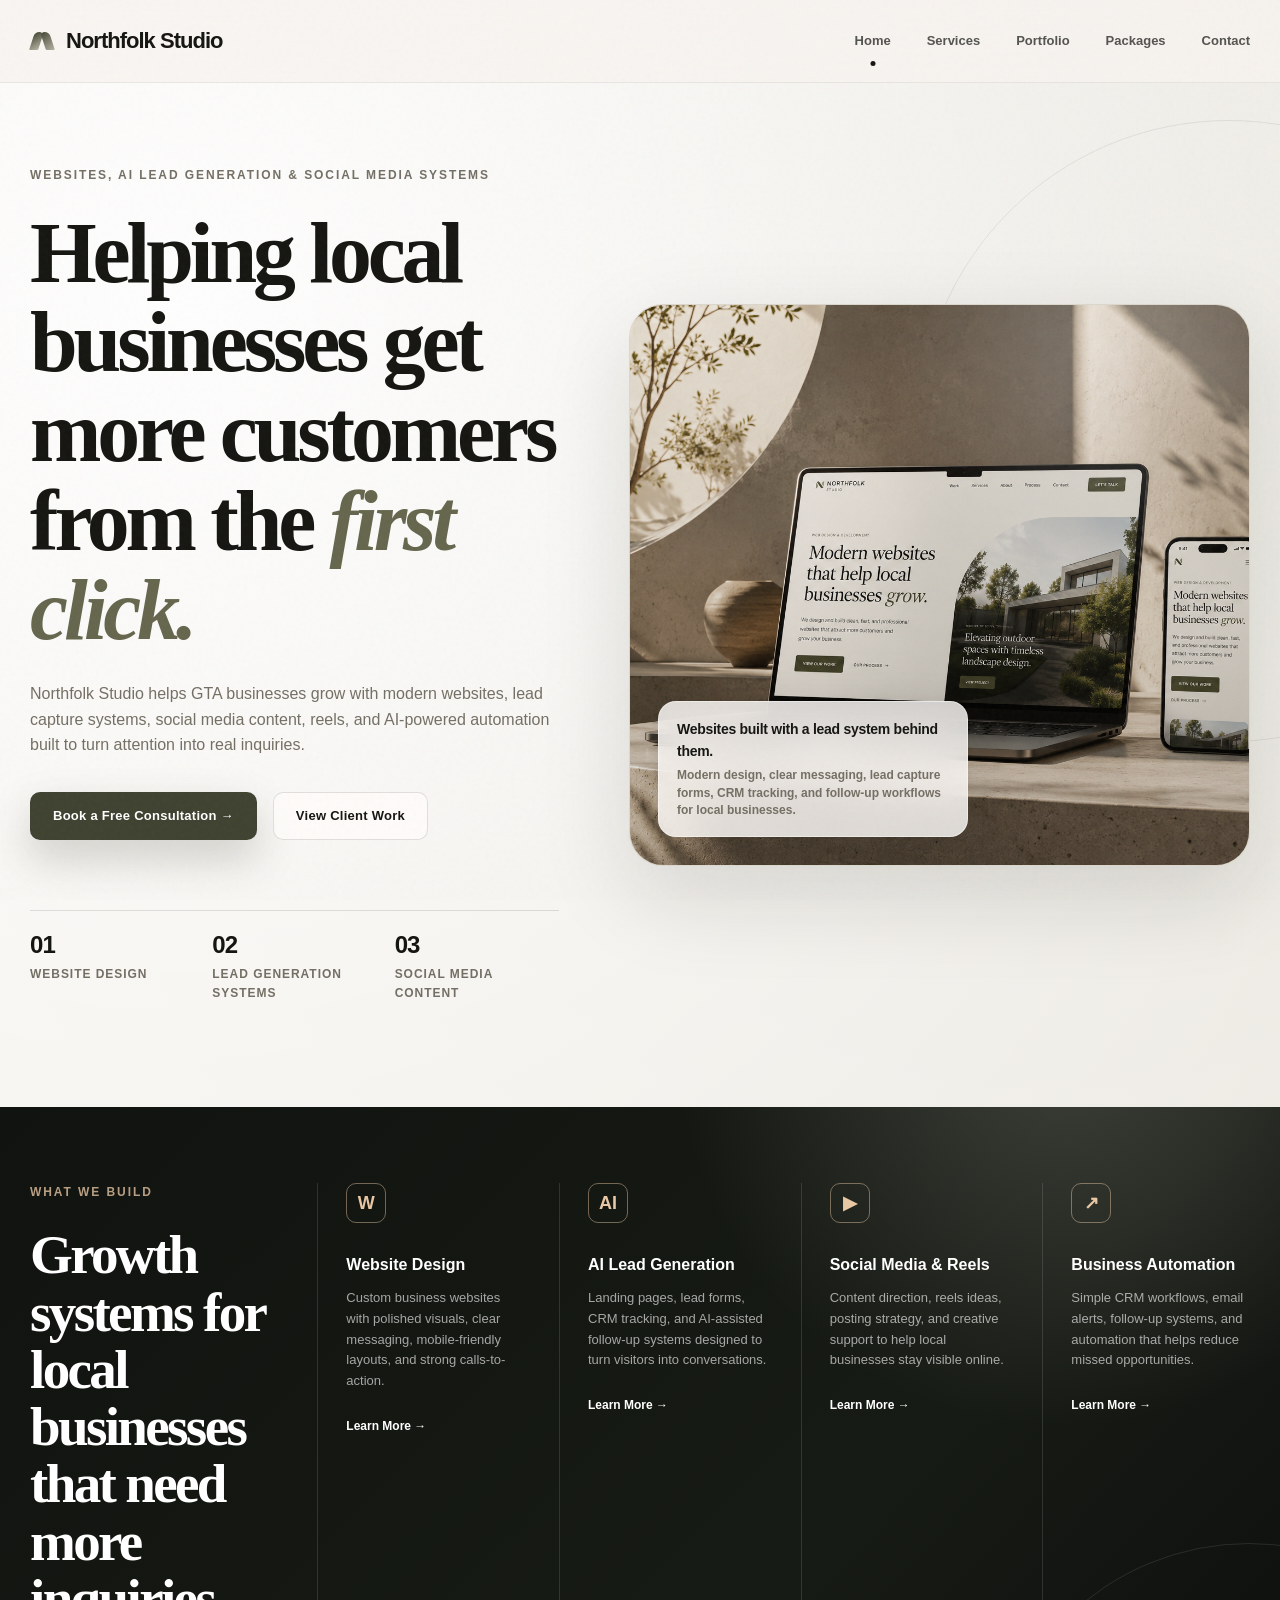
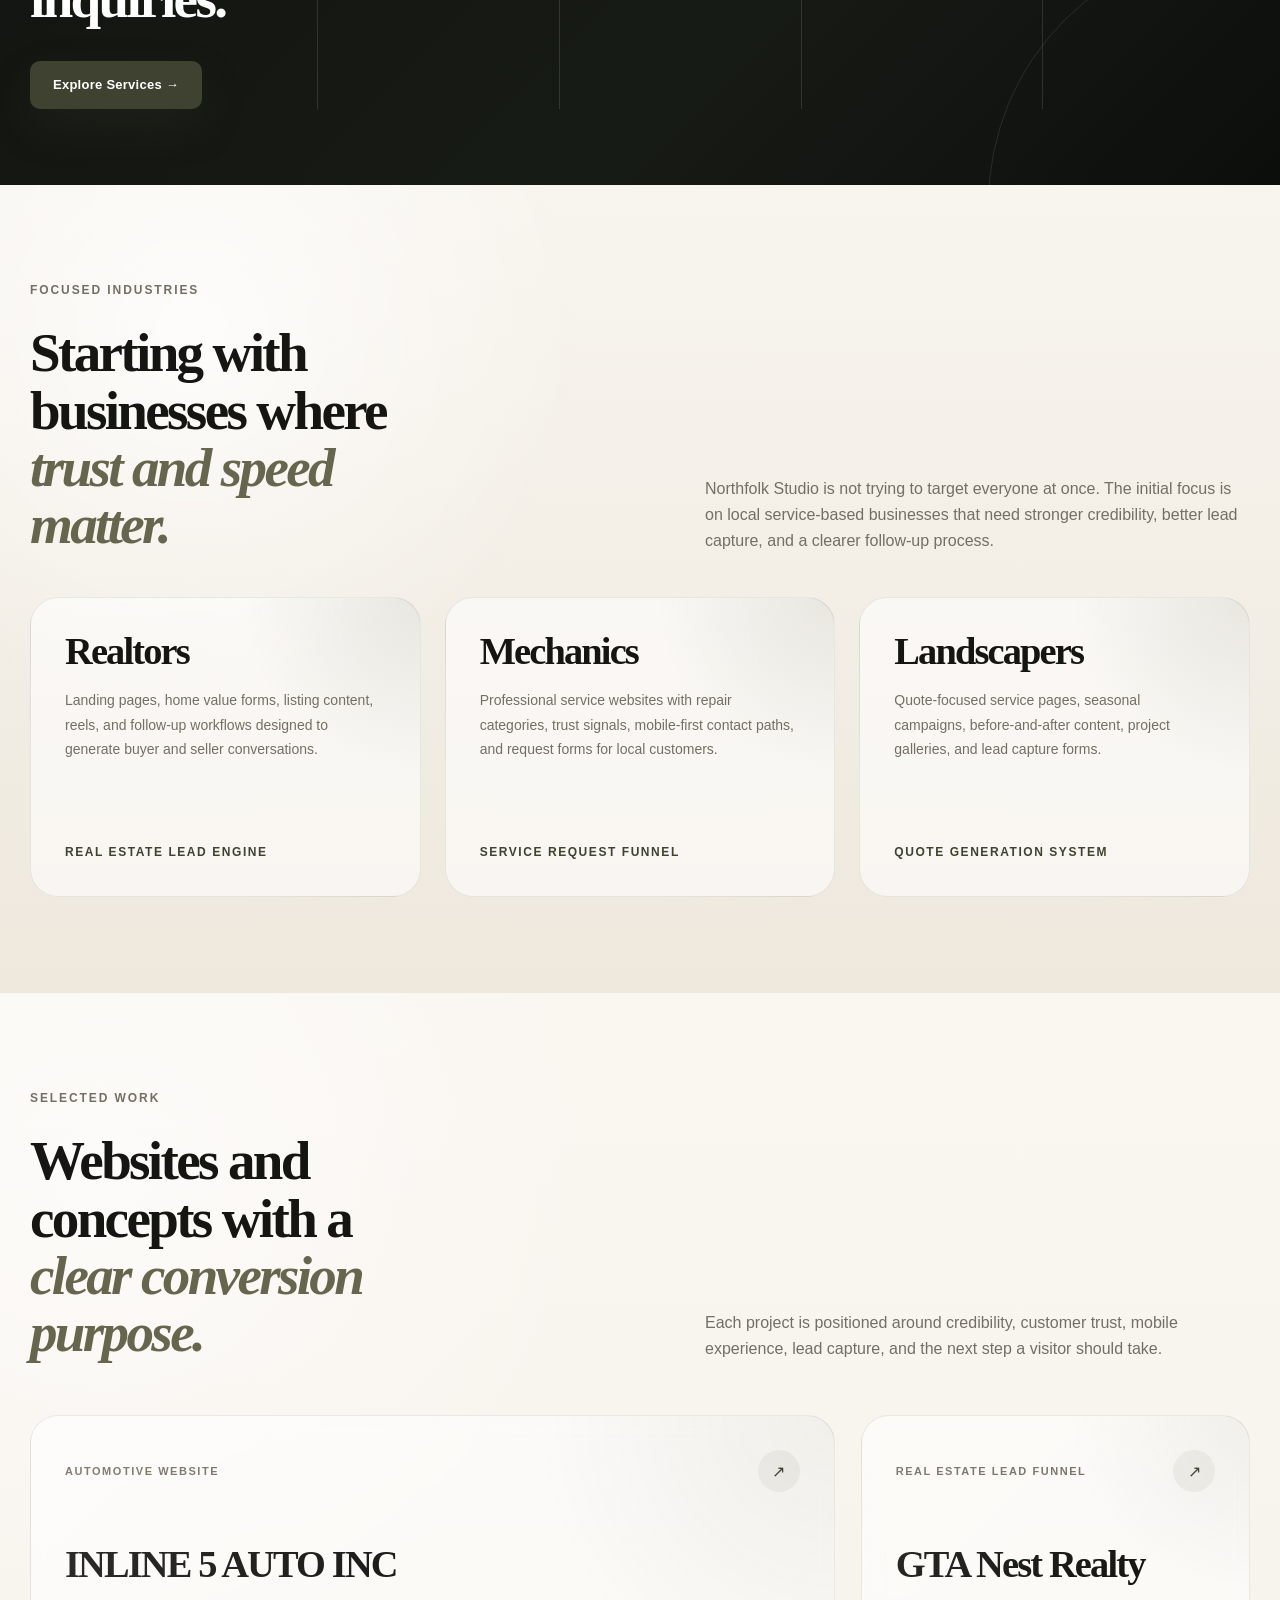
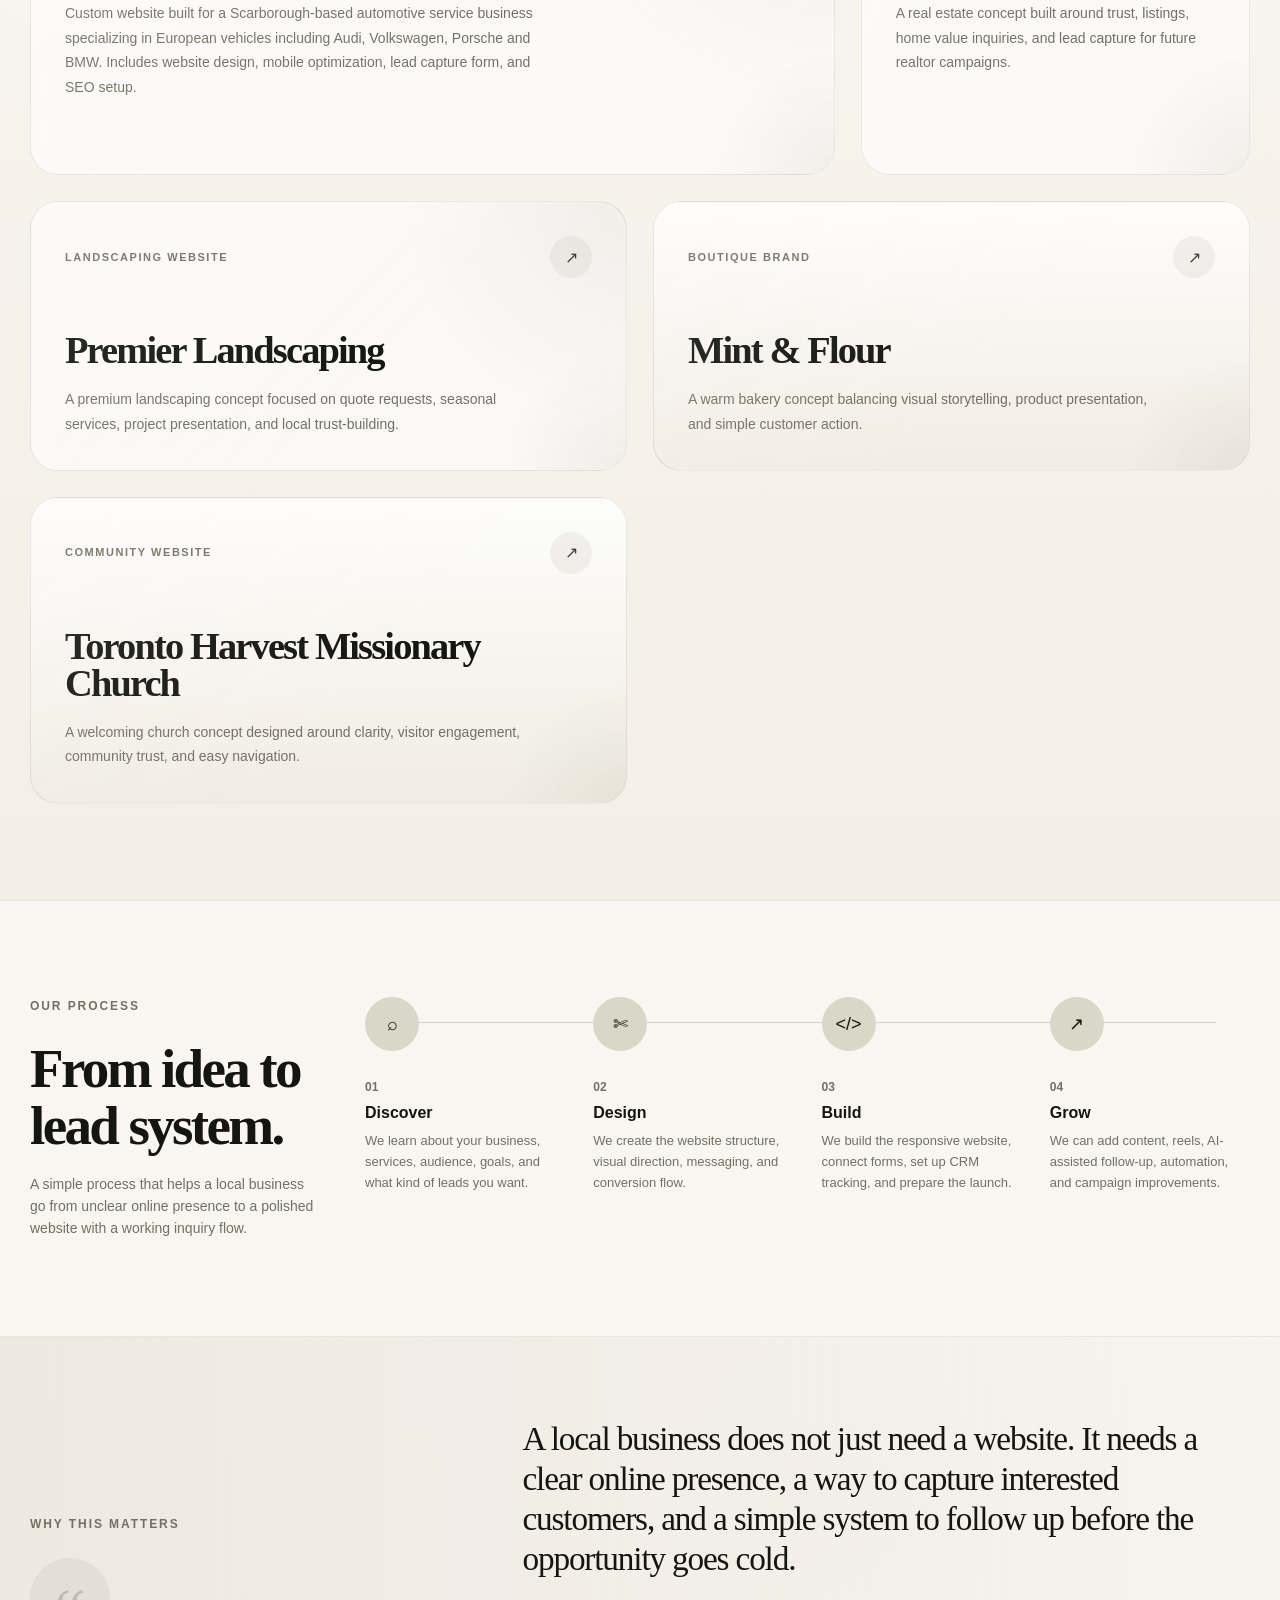
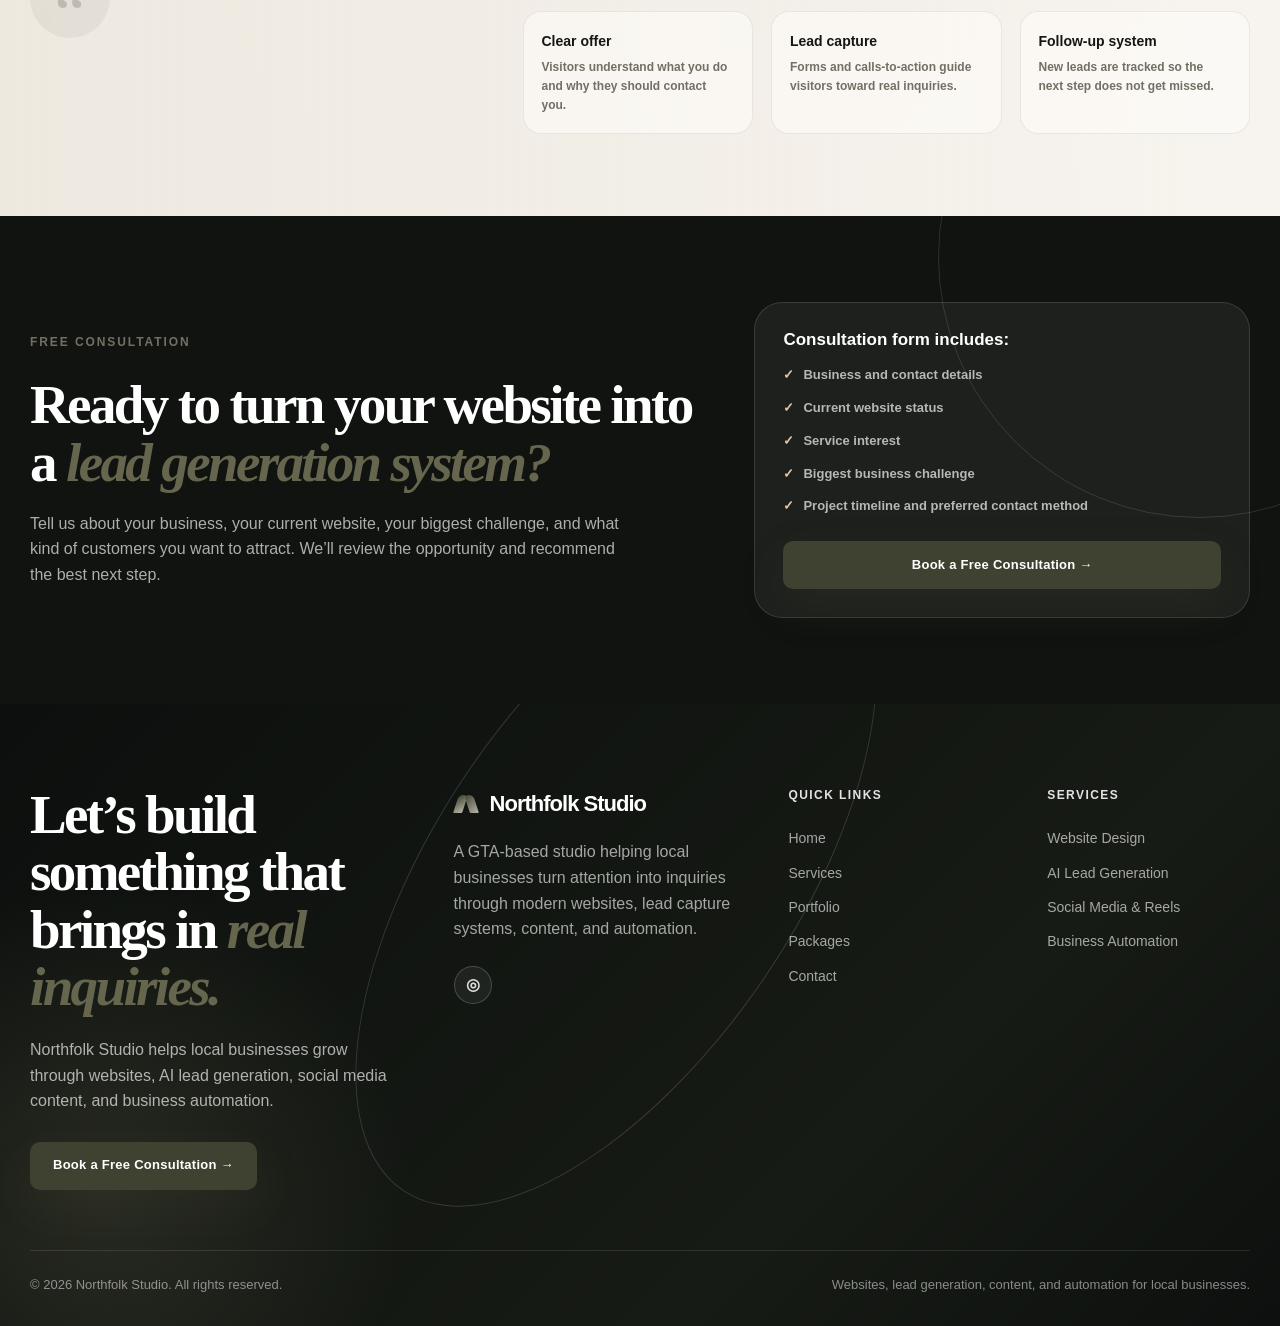
==== commit fff2b104: "Add SEO metadata sitemap robots and favicon" ====
--- a/index.html
+++ b/index.html
@@ -4,13 +4,27 @@
   <meta charset="UTF-8" />
   <meta name="viewport" content="width=device-width, initial-scale=1.0" />
 
-  <title>Northfolk Studio | Websites, AI Lead Generation & Social Media Systems</title>
-  <meta name="description" content="Northfolk Studio helps GTA businesses get more customers through modern websites, AI lead generation systems, social media content, reels, CRM workflows, and business automation." />
-
-  <link rel="preconnect" href="https://fonts.googleapis.com">
-  <link rel="preconnect" href="https://fonts.gstatic.com" crossorigin>
-  <link href="https://fonts.googleapis.com/css2?family=Inter:wght@400;500;600;700;800;900&family=Playfair+Display:ital,wght@0,600;0,700;1,600;1,700&display=swap" rel="stylesheet">
-
+  <title>Northfolk Studio | GTA Website Design & AI Lead Generation</title>
+<meta name="description" content="Northfolk Studio helps GTA businesses get more customers through modern websites, AI lead generation systems, social media content, reels, CRM workflows, and business automation." />
+
+<link rel="canonical" href="https://www.northfolkstudio.com/" />
+
+<meta name="robots" content="index, follow" />
+
+<meta property="og:type" content="website" />
+<meta property="og:title" content="Northfolk Studio | GTA Website Design & AI Lead Generation" />
+<meta property="og:description" content="Modern websites, AI lead generation, social media content, reels, and automation for local businesses across the GTA." />
+<meta property="og:url" content="https://www.northfolkstudio.com/" />
+<meta property="og:image" content="https://www.northfolkstudio.com/assets/imgs/NorthFolk/hero-showcase.png" />
+
+<meta name="twitter:card" content="summary_large_image" />
+<meta name="twitter:title" content="Northfolk Studio | GTA Website Design & AI Lead Generation" />
+<meta name="twitter:description" content="Websites, lead capture systems, social content, and automation for local businesses." />
+<meta name="twitter:image" content="https://www.northfolkstudio.com/assets/imgs/NorthFolk/hero-showcase.png" />
+
+<link rel="icon" href="/favicon.svg" type="image/svg+xml" />
+<link rel="apple-touch-icon" href="/apple-touch-icon.png" />
+<link rel="manifest" href="/site.webmanifest" />
   <style>
     :root {
       --bg: #f7f4ef;
@@ -877,12 +891,30 @@
       max-width: 340px;
     }
 
-    .socials {
-      display: flex;
-      gap: 14px;
-      color: rgba(255,255,255,.82);
-      font-weight: 900;
-    }
+  .socials {
+  display: flex;
+  gap: 14px;
+  color: rgba(255,255,255,.82);
+  font-weight: 900;
+}
+
+.social-icon {
+  width: 38px;
+  height: 38px;
+  border-radius: 50%;
+  border: 1px solid rgba(255,255,255,.18);
+  display: grid;
+  place-items: center;
+  color: rgba(255,255,255,.84);
+  background: rgba(255,255,255,.06);
+  transition: transform .25s ease, background .25s ease, color .25s ease;
+}
+
+.social-icon:hover {
+  transform: translateY(-3px);
+  background: rgba(255,255,255,.12);
+  color: #fff;
+}
 
     .footer-col h4 {
       font-size: 12px;
@@ -1082,39 +1114,31 @@
 <body>
   <header>
     <div class="container navbar">
-      <a href="index.html" class="brand" aria-label="Northfolk Studio Home">
-        <span class="brand-mark"></span>
-        <span>Northfolk Studio</span>
-      </a>
-
-      <nav class="nav-links" aria-label="Main navigation">
-        <a class="active" href="index.html">Home</a>
-        <a href="services.html">Services</a>
-        <a href="work.html">Portfolio</a>
-        <a href="packages.html">Packages</a>
-        <a href="contact.html">Contact</a>
-      </nav>
-
-      <div class="nav-actions">
-        <a class="btn btn-light" href="work.html">View Work</a>
-        <a class="btn btn-primary" href="https://forms.gle/iL9ip2JEk12K7bSp9" target="_blank" rel="noopener">
-          Free Consultation →
-        </a>
-      </div>
-
-      <button class="mobile-toggle" aria-label="Open mobile menu" aria-expanded="false">
-        <span></span><span></span><span></span>
-      </button>
-    </div>
-
-    <nav class="mobile-menu" id="mobileMenu">
-      <a href="index.html">Home</a>
-      <a href="services.html">Services</a>
-      <a href="work.html">Portfolio</a>
-      <a href="packages.html">Packages</a>
-      <a href="contact.html">Contact</a>
-      <a href="https://forms.gle/iL9ip2JEk12K7bSp9" target="_blank" rel="noopener">Book a Free Consultation</a>
-    </nav>
+  <a href="index.html" class="brand" aria-label="Northfolk Studio Home">
+    <span class="brand-mark"></span>
+    <span>Northfolk Studio</span>
+  </a>
+
+  <nav class="nav-links" aria-label="Main navigation">
+    <a class="active" href="index.html">Home</a>
+    <a href="services.html">Services</a>
+    <a href="work.html">Portfolio</a>
+    <a href="packages.html">Packages</a>
+    <a href="contact.html">Contact</a>
+  </nav>
+
+  <button class="mobile-toggle" aria-label="Open mobile menu" aria-expanded="false">
+    <span></span><span></span><span></span>
+  </button>
+</div>
+
+<nav class="mobile-menu" id="mobileMenu">
+  <a href="index.html">Home</a>
+  <a href="services.html">Services</a>
+  <a href="work.html">Portfolio</a>
+  <a href="packages.html">Packages</a>
+  <a href="contact.html">Contact</a>
+</nav>
   </header>
 
   <main>
@@ -1134,9 +1158,9 @@
           </p>
 
           <div class="hero-actions">
-            <a class="btn btn-primary" href="https://forms.gle/iL9ip2JEk12K7bSp9" target="_blank" rel="noopener">
-              Book a Free Consultation →
-            </a>
+<a class="btn btn-primary" href="contact.html#project-form">
+  Book a Free Consultation →
+</a>
 
             <a class="btn btn-light" href="#work">
               View Client Work
@@ -1301,7 +1325,7 @@
         </div>
 
         <div class="concept-grid">
-          <a class="concept-card concept-large" href="work.html">
+      <a class="concept-card concept-large" href="https://www.inline5autoinc.ca/" target="_blank" rel="noopener">
             <div class="concept-top">
               <span class="concept-tag">Automotive Website</span>
               <span class="concept-arrow">↗</span>
@@ -1502,9 +1526,9 @@
             <li>Project timeline and preferred contact method</li>
           </ul>
 
-          <a class="btn btn-primary" href="https://forms.gle/iL9ip2JEk12K7bSp9" target="_blank" rel="noopener">
-            Book a Free Consultation →
-          </a>
+      <a class="btn btn-primary" href="contact.html#project-form">
+  Book a Free Consultation →
+</a>
         </div>
       </div>
     </section>
@@ -1523,9 +1547,9 @@
           social media content, and business automation.
         </p>
 
-        <a class="btn btn-primary" href="https://forms.gle/iL9ip2JEk12K7bSp9" target="_blank" rel="noopener">
-          Book a Free Consultation →
-        </a>
+     <a class="btn btn-primary" href="contact.html#project-form">
+  Book a Free Consultation →
+</a>
       </div>
 
       <div class="footer-brand">
@@ -1539,12 +1563,11 @@
           through modern websites, lead capture systems, content, and automation.
         </p>
 
-        <div class="socials">
-          <span>in</span>
-          <span>Be</span>
-          <span>◌</span>
-          <span>◎</span>
-        </div>
+<div class="socials">
+  <a href="https://www.instagram.com/northfolk.studio/" target="_blank" rel="noopener" aria-label="Northfolk Studio Instagram" class="social-icon">
+    ◎
+  </a>
+</div>
       </div>
 
       <div class="footer-col">
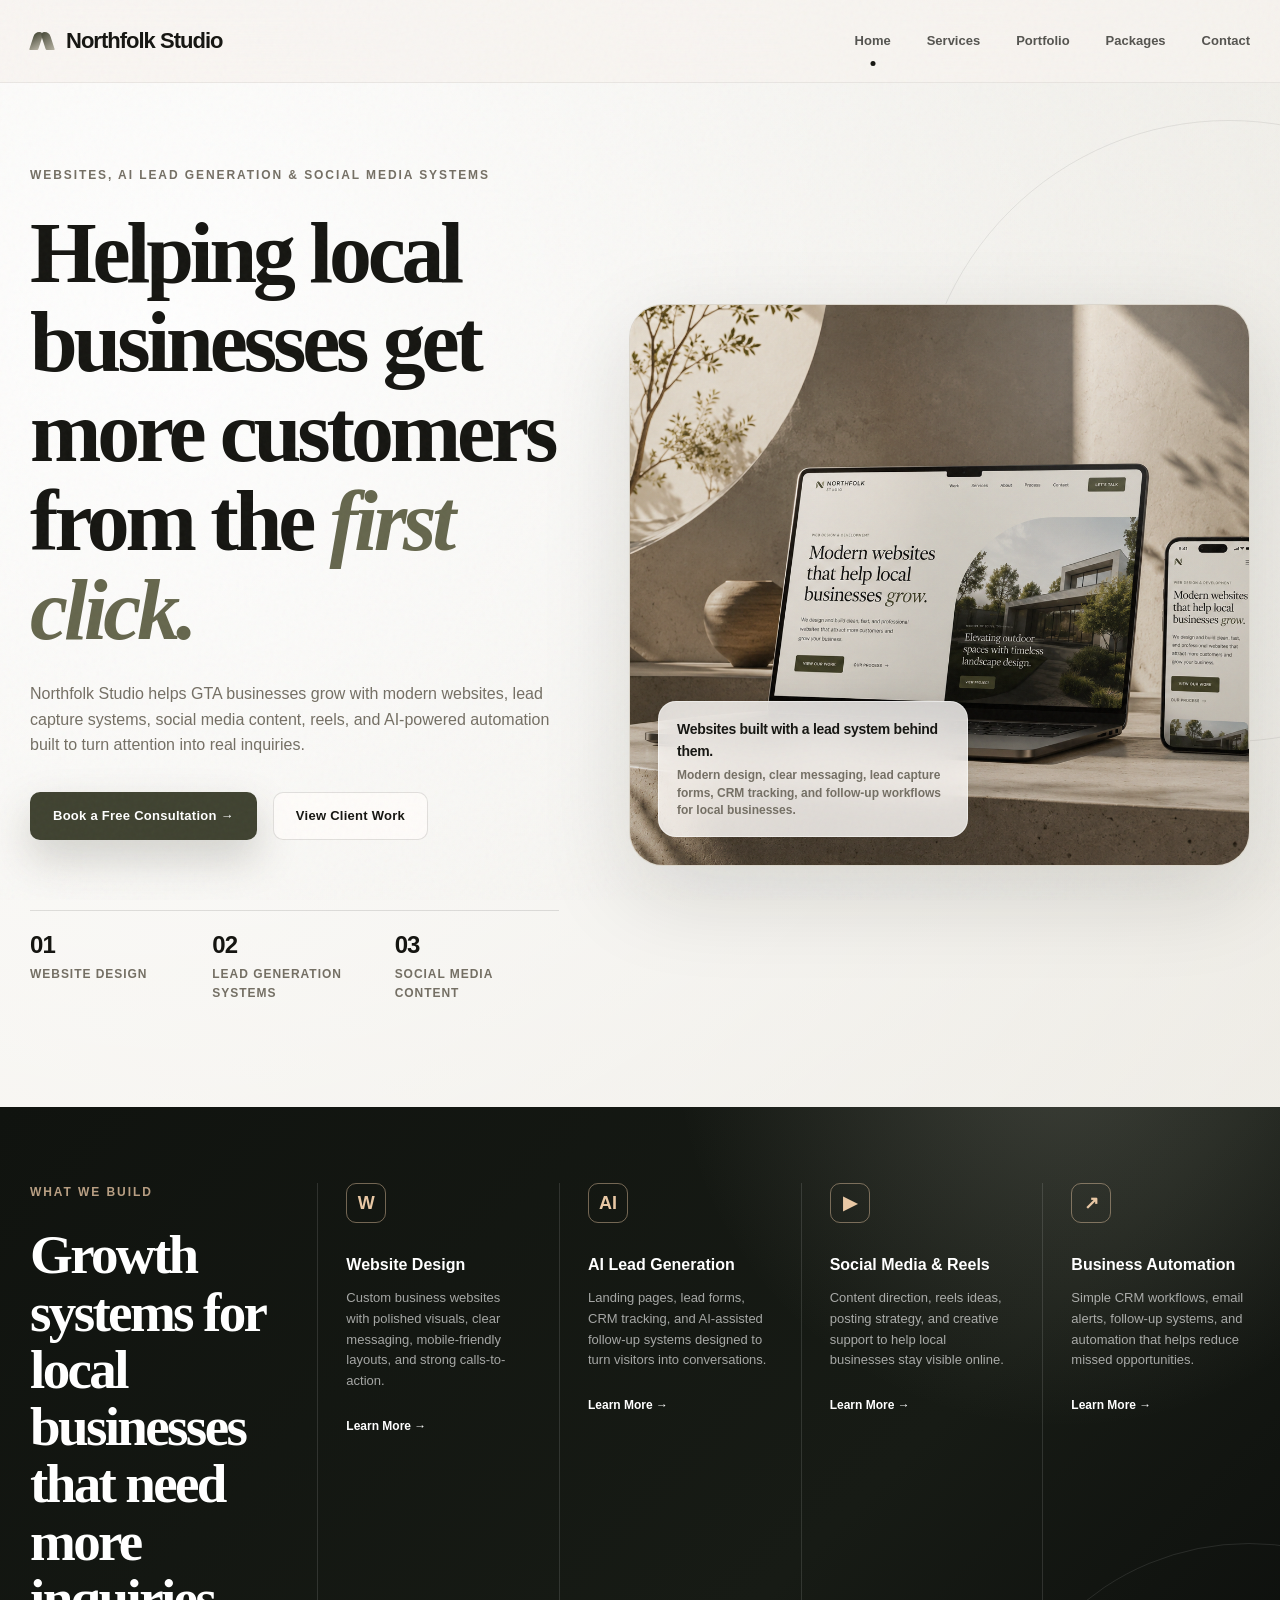
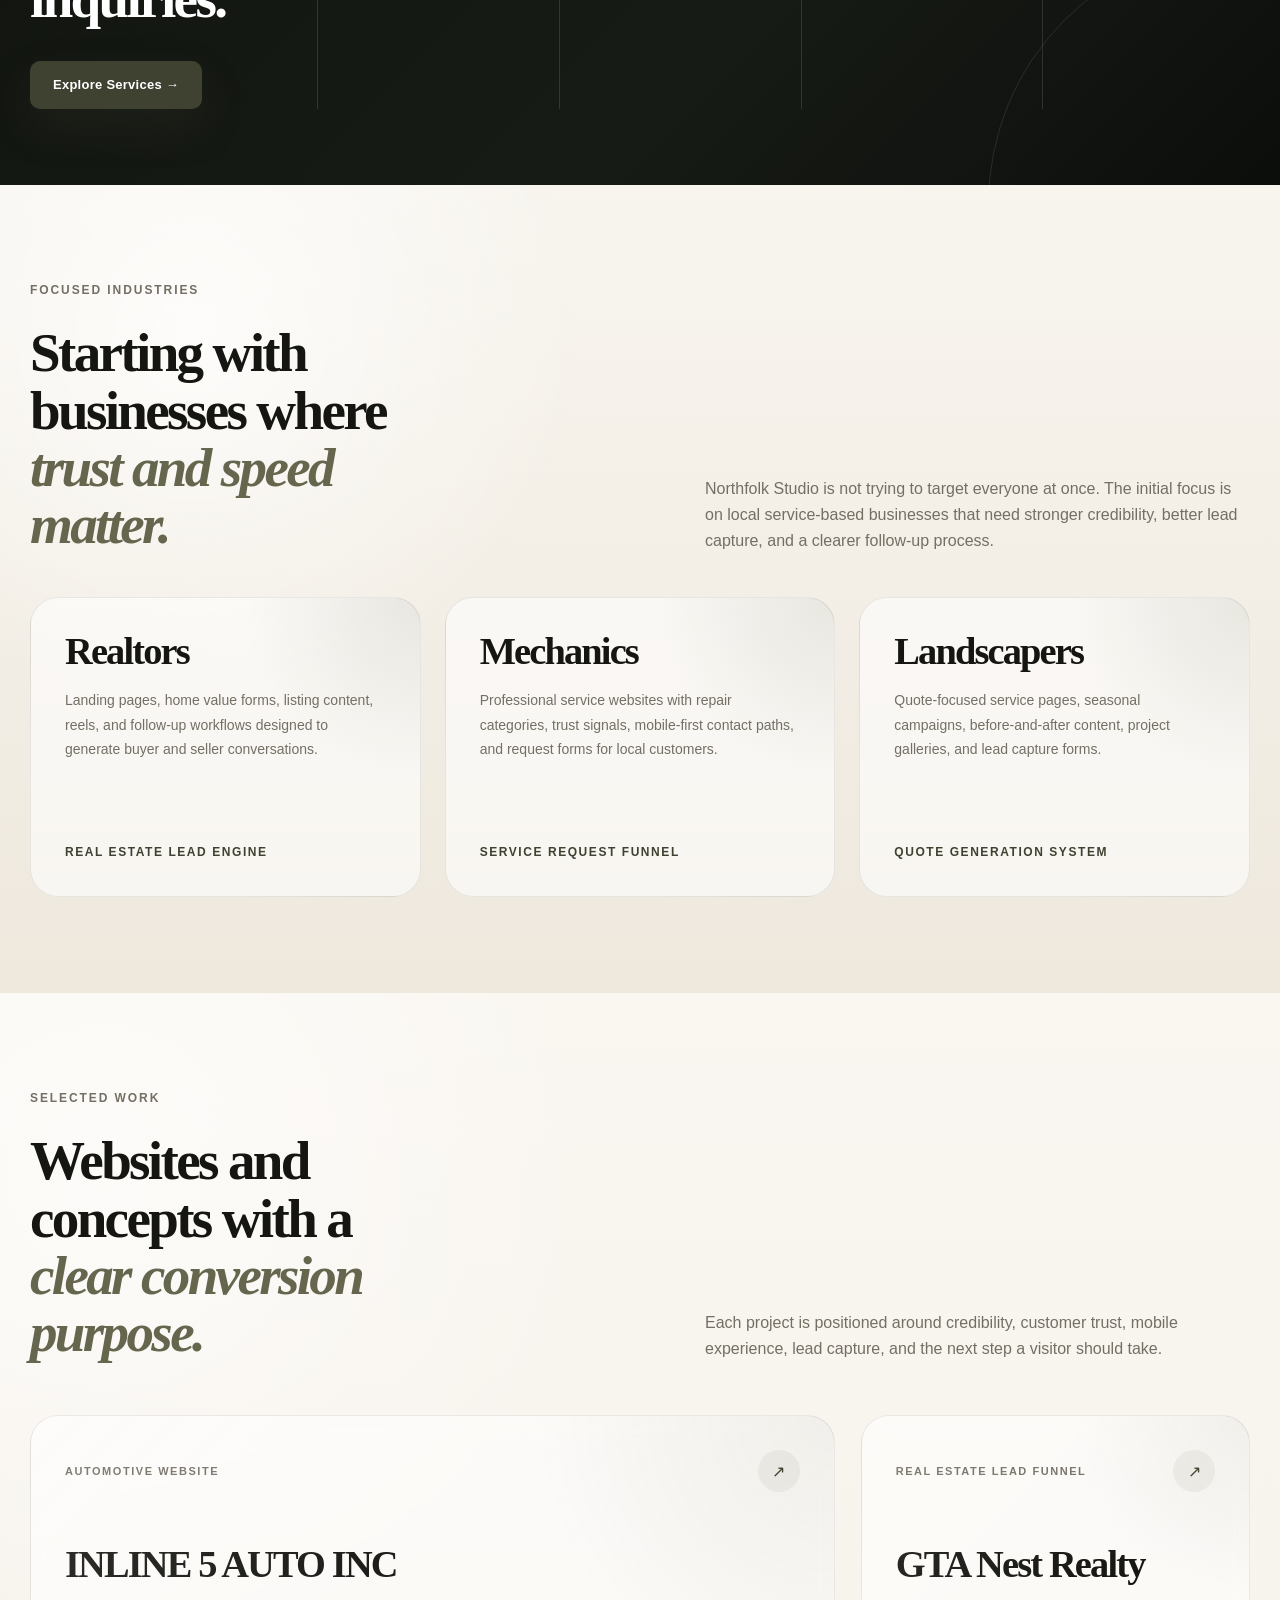
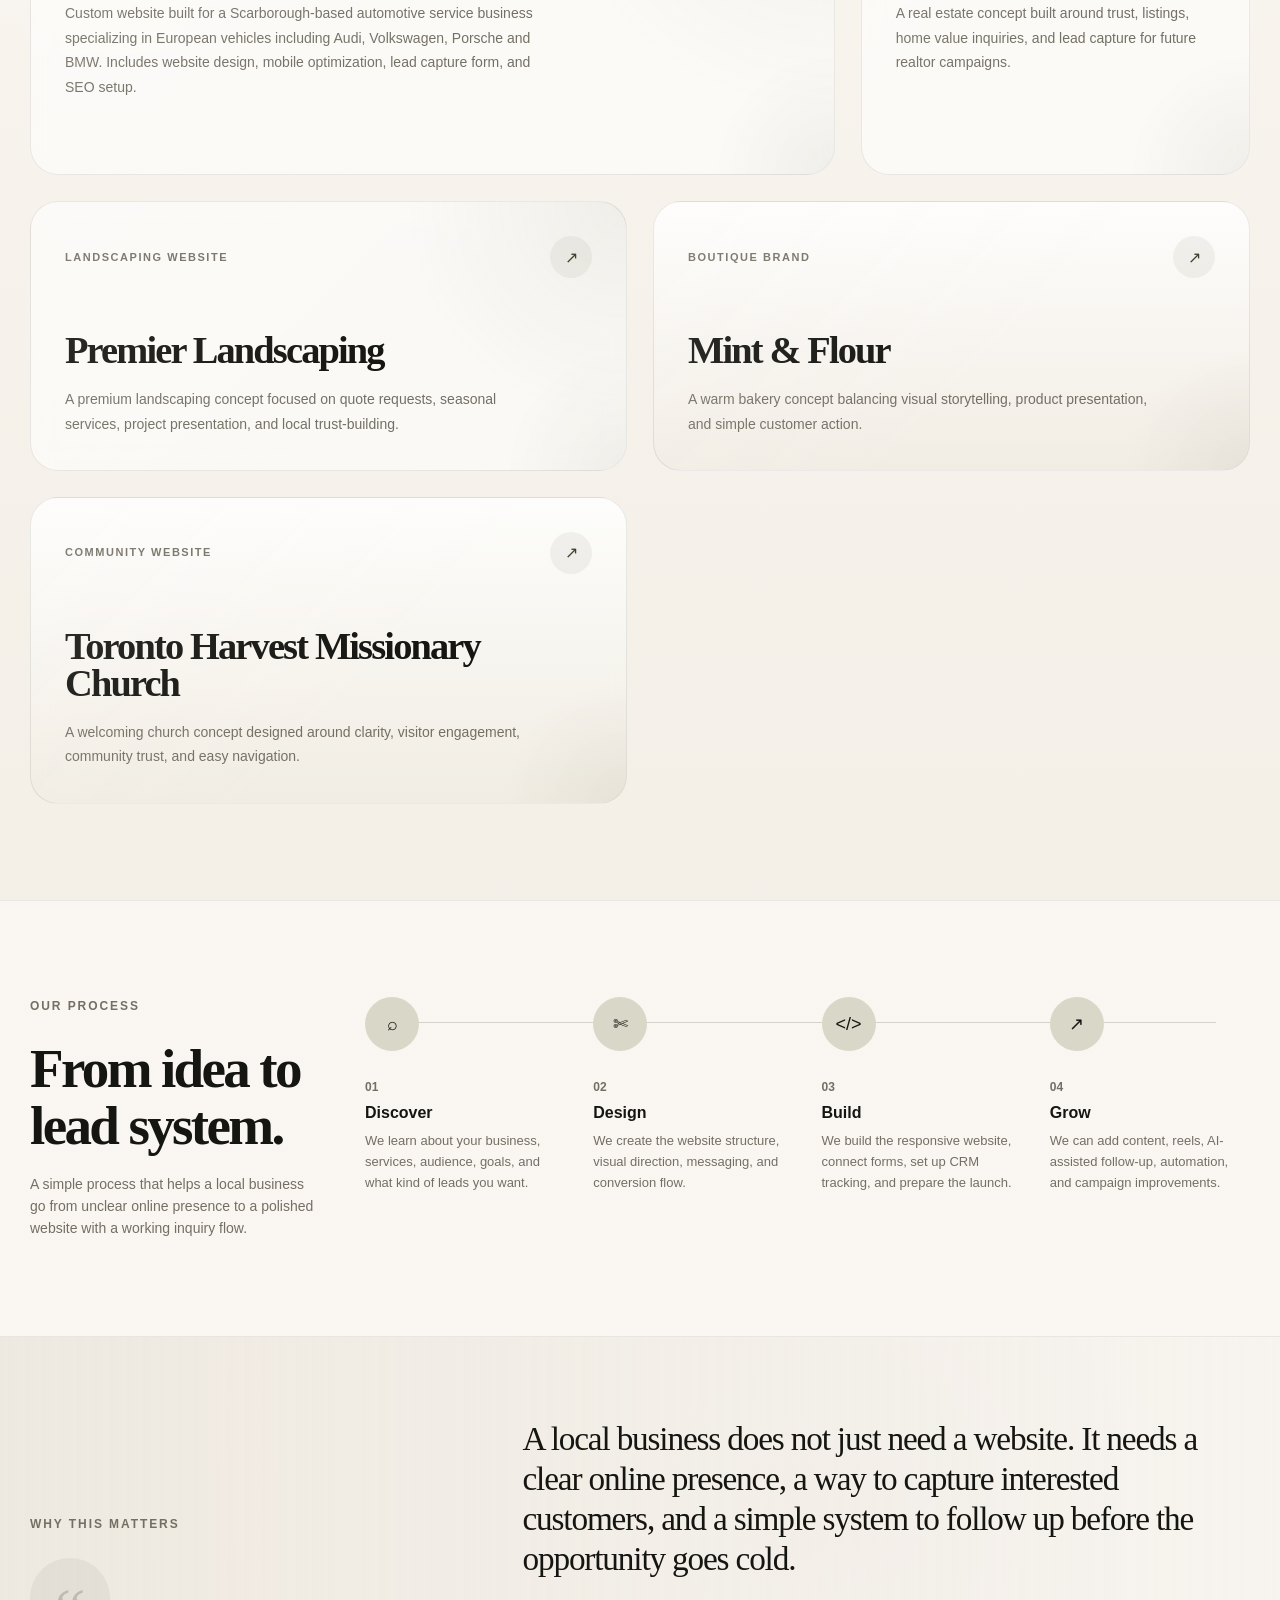
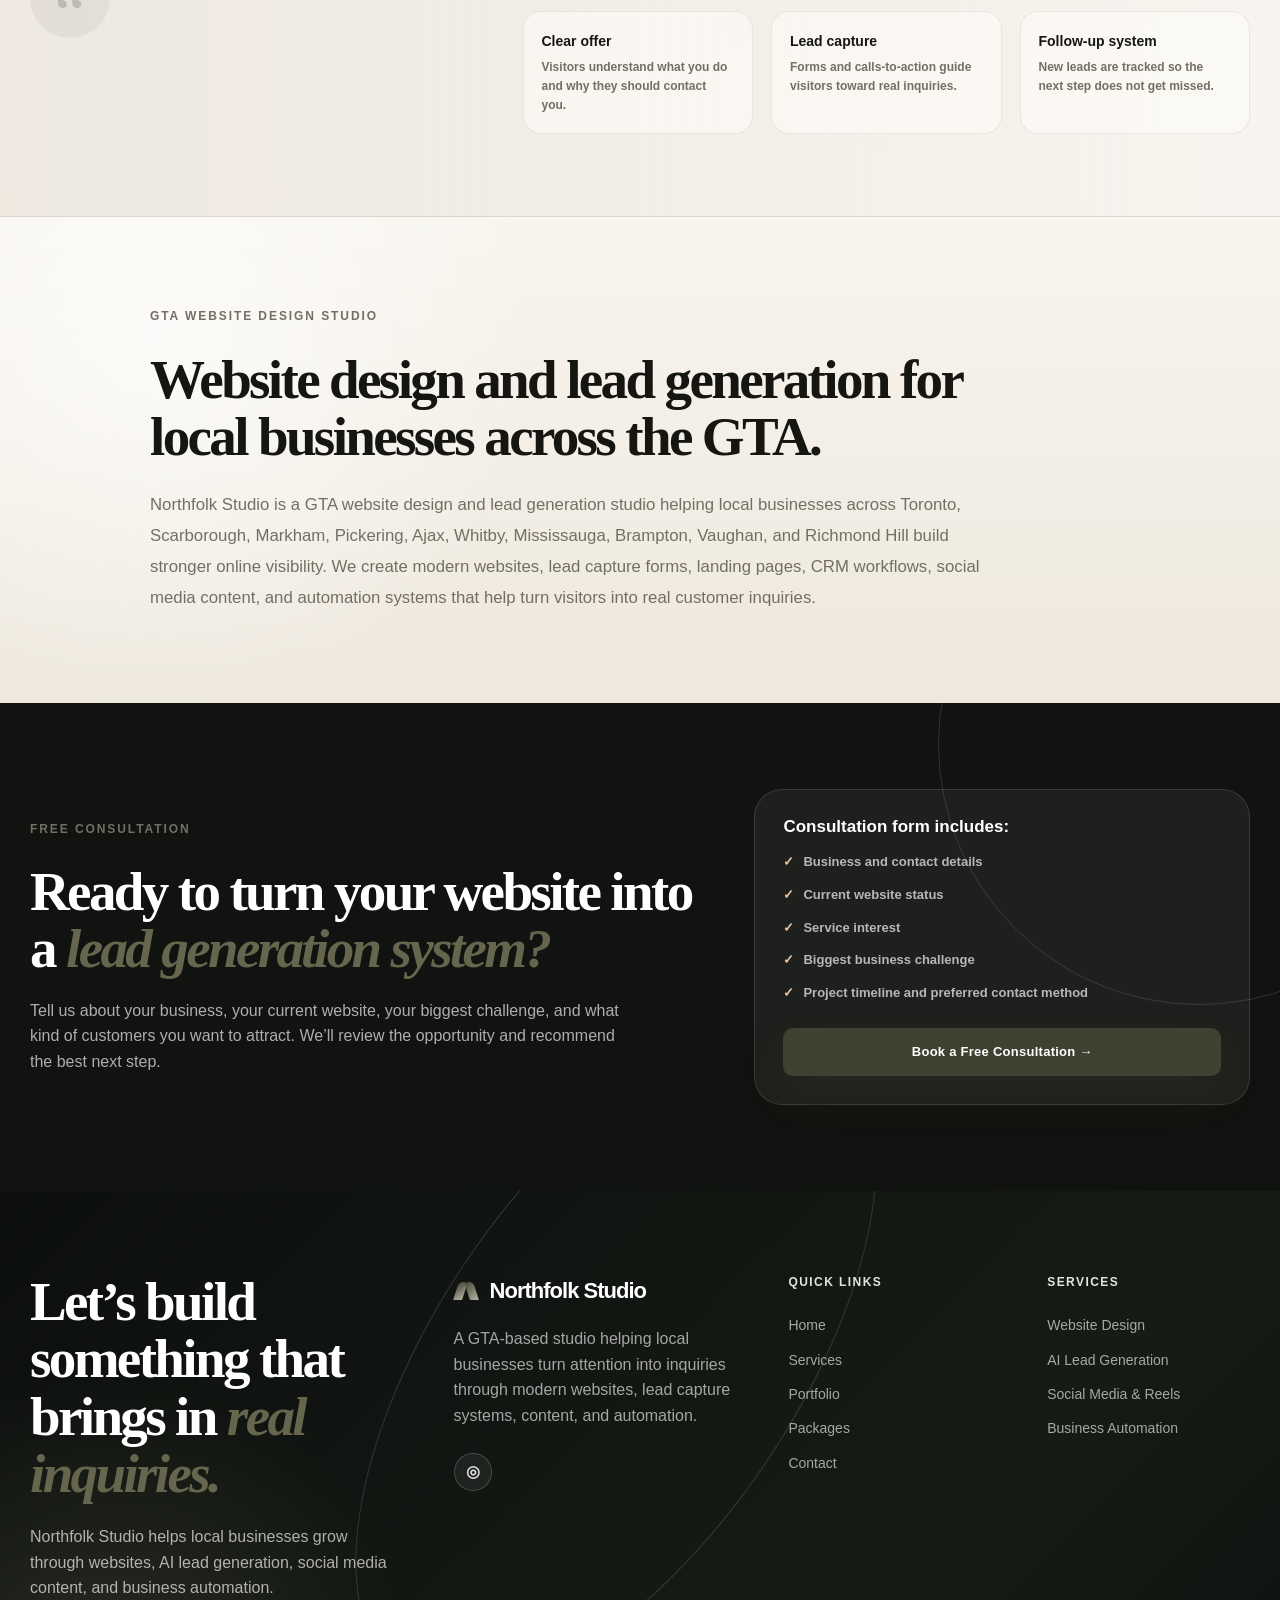
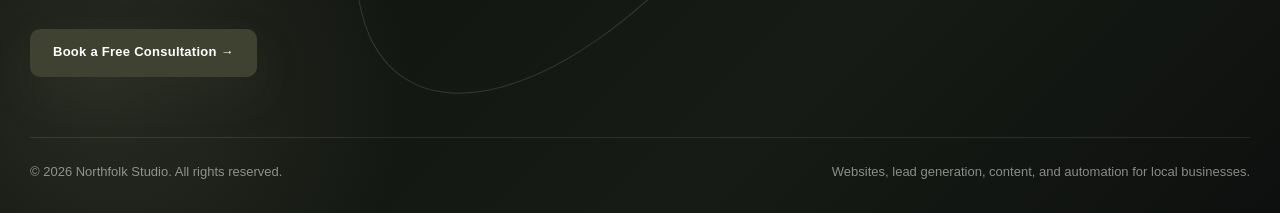
==== commit 186a8c2d: "Add GTA local SEO section" ====
--- a/index.html
+++ b/index.html
@@ -773,6 +773,30 @@
       margin-top: 28px;
     }
 
+
+    .local-seo-section {
+      padding: 90px 0;
+      background:
+        radial-gradient(circle at 12% 24%, rgba(255,255,255,.72), transparent 32%),
+        linear-gradient(180deg, #f8f5ef, #eee8dd);
+      border-top: 1px solid rgba(21, 21, 17, 0.08);
+    }
+
+    .local-seo-section .container {
+      max-width: 980px;
+    }
+
+    .local-seo-section h2 {
+      max-width: 850px;
+      margin-bottom: 24px;
+    }
+
+    .local-seo-section p {
+      max-width: 840px;
+      font-size: 1.05rem;
+      line-height: 1.85;
+      color: var(--muted);
+    }
     .cta-band {
       background: var(--dark);
       color: #fff;
@@ -1109,6 +1133,46 @@
       }
     }
   </style>
+
+  <script type="application/ld+json">
+{
+  "@context": "https://schema.org",
+  "@type": "ProfessionalService",
+  "name": "Northfolk Studio",
+  "url": "https://www.northfolkstudio.com/",
+  "logo": "https://www.northfolkstudio.com/favicon.svg",
+  "image": "https://www.northfolkstudio.com/assets/imgs/NorthFolk/hero-showcase.png",
+  "description": "Northfolk Studio helps local businesses across the GTA with modern website design, lead generation websites, social media content, CRM setup, and business automation.",
+  "telephone": "+1-647-999-7499",
+  "email": "nfs@northfolkstudio.com",
+  "areaServed": [
+    "Greater Toronto Area",
+    "Toronto",
+    "Scarborough",
+    "Markham",
+    "Pickering",
+    "Ajax",
+    "Whitby",
+    "Mississauga",
+    "Brampton",
+    "Vaughan",
+    "Richmond Hill"
+  ],
+  "sameAs": [
+    "https://www.instagram.com/northfolk.studio/"
+  ],
+  "serviceType": [
+    "Website Design",
+    "Website Development",
+    "Lead Generation Websites",
+    "Landing Page Design",
+    "AI Lead Generation Setup",
+    "CRM Setup",
+    "Social Media Content",
+    "Business Automation"
+  ]
+}
+</script>
 </head>
 
 <body>
@@ -1195,6 +1259,8 @@
         </div>
       </div>
     </section>
+
+    
 
     <section class="dark-services reveal">
       <div class="container service-row">
@@ -1498,6 +1564,23 @@
       </div>
     </section>
 
+    <section class="local-seo-section reveal">
+      <div class="container">
+        <div class="kicker">GTA Website Design Studio</div>
+
+        <h2>
+          Website design and lead generation for local businesses across the GTA.
+        </h2>
+
+        <p>
+          Northfolk Studio is a GTA website design and lead generation studio helping local businesses across
+          Toronto, Scarborough, Markham, Pickering, Ajax, Whitby, Mississauga, Brampton, Vaughan, and Richmond Hill
+          build stronger online visibility. We create modern websites, lead capture forms, landing pages, CRM workflows,
+          social media content, and automation systems that help turn visitors into real customer inquiries.
+        </p>
+      </div>
+    </section>
+
     <section class="cta-band reveal">
       <div class="container cta-inner">
         <div>
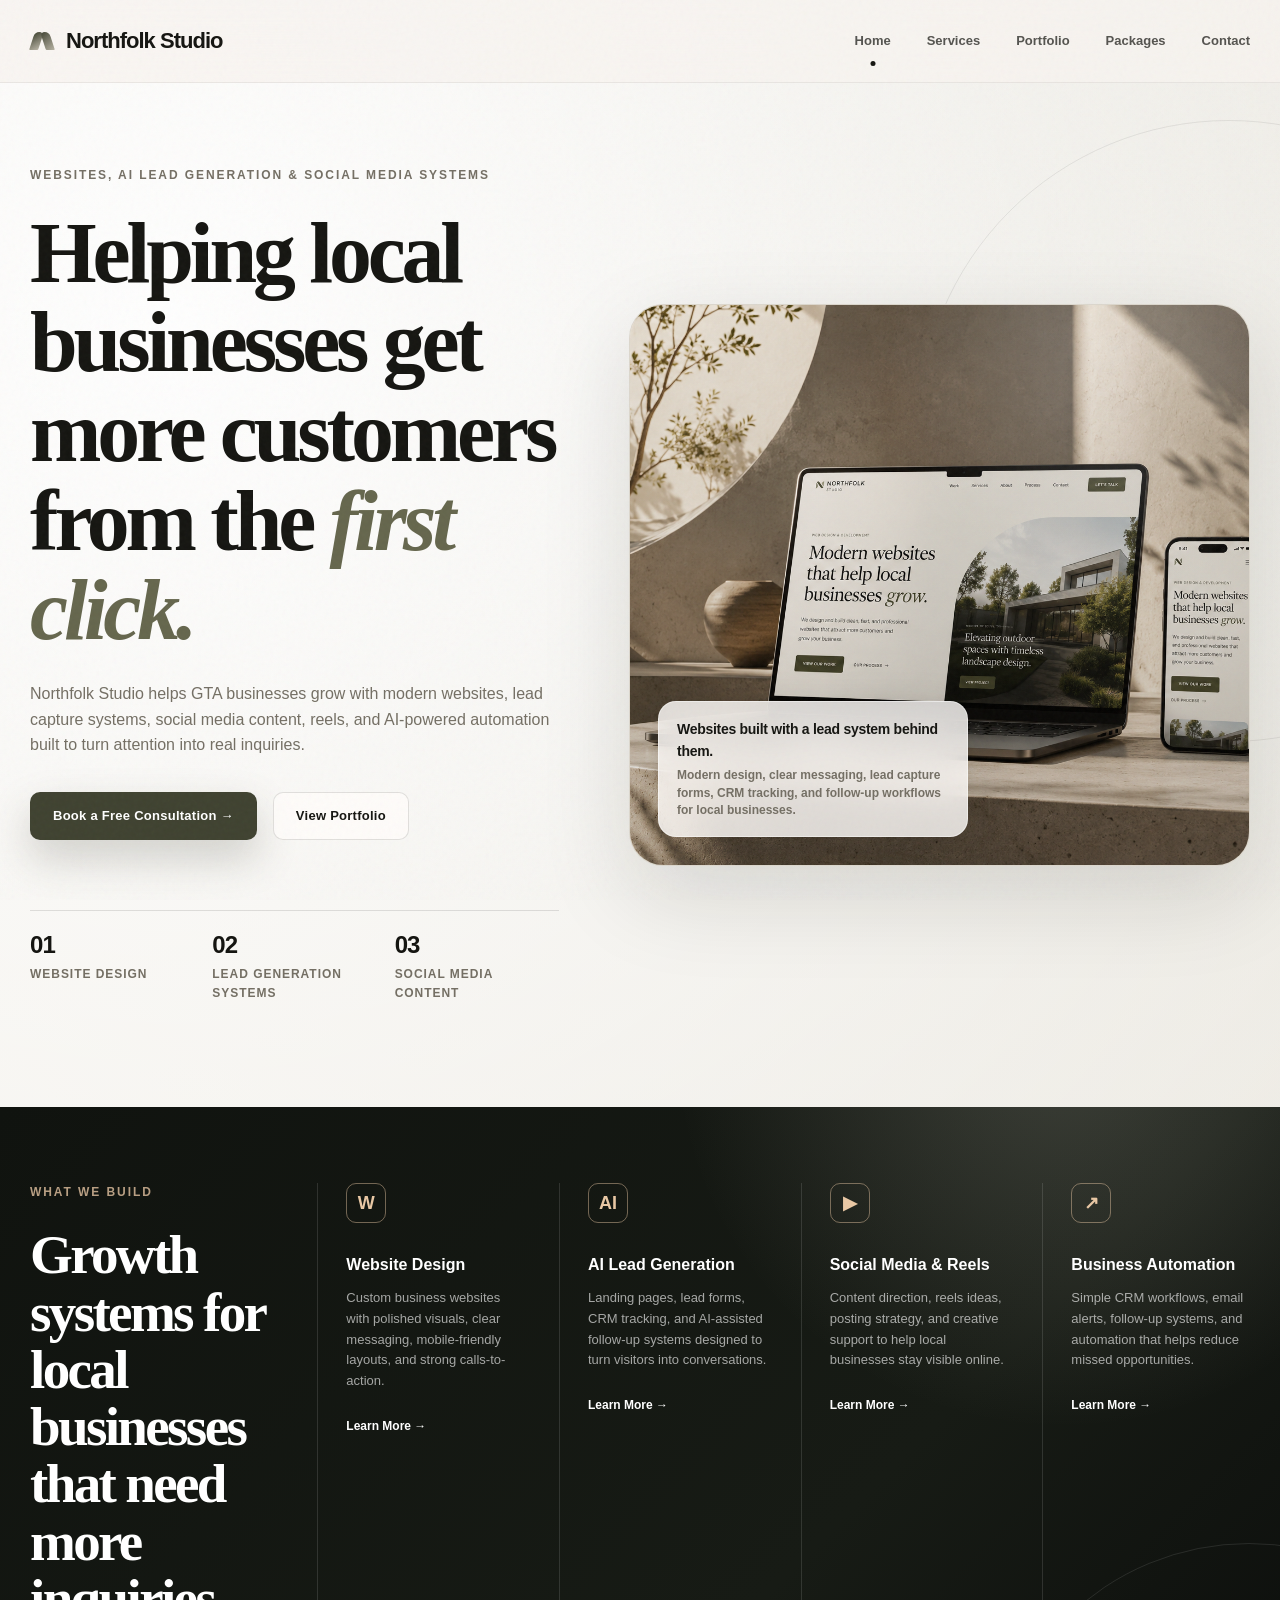
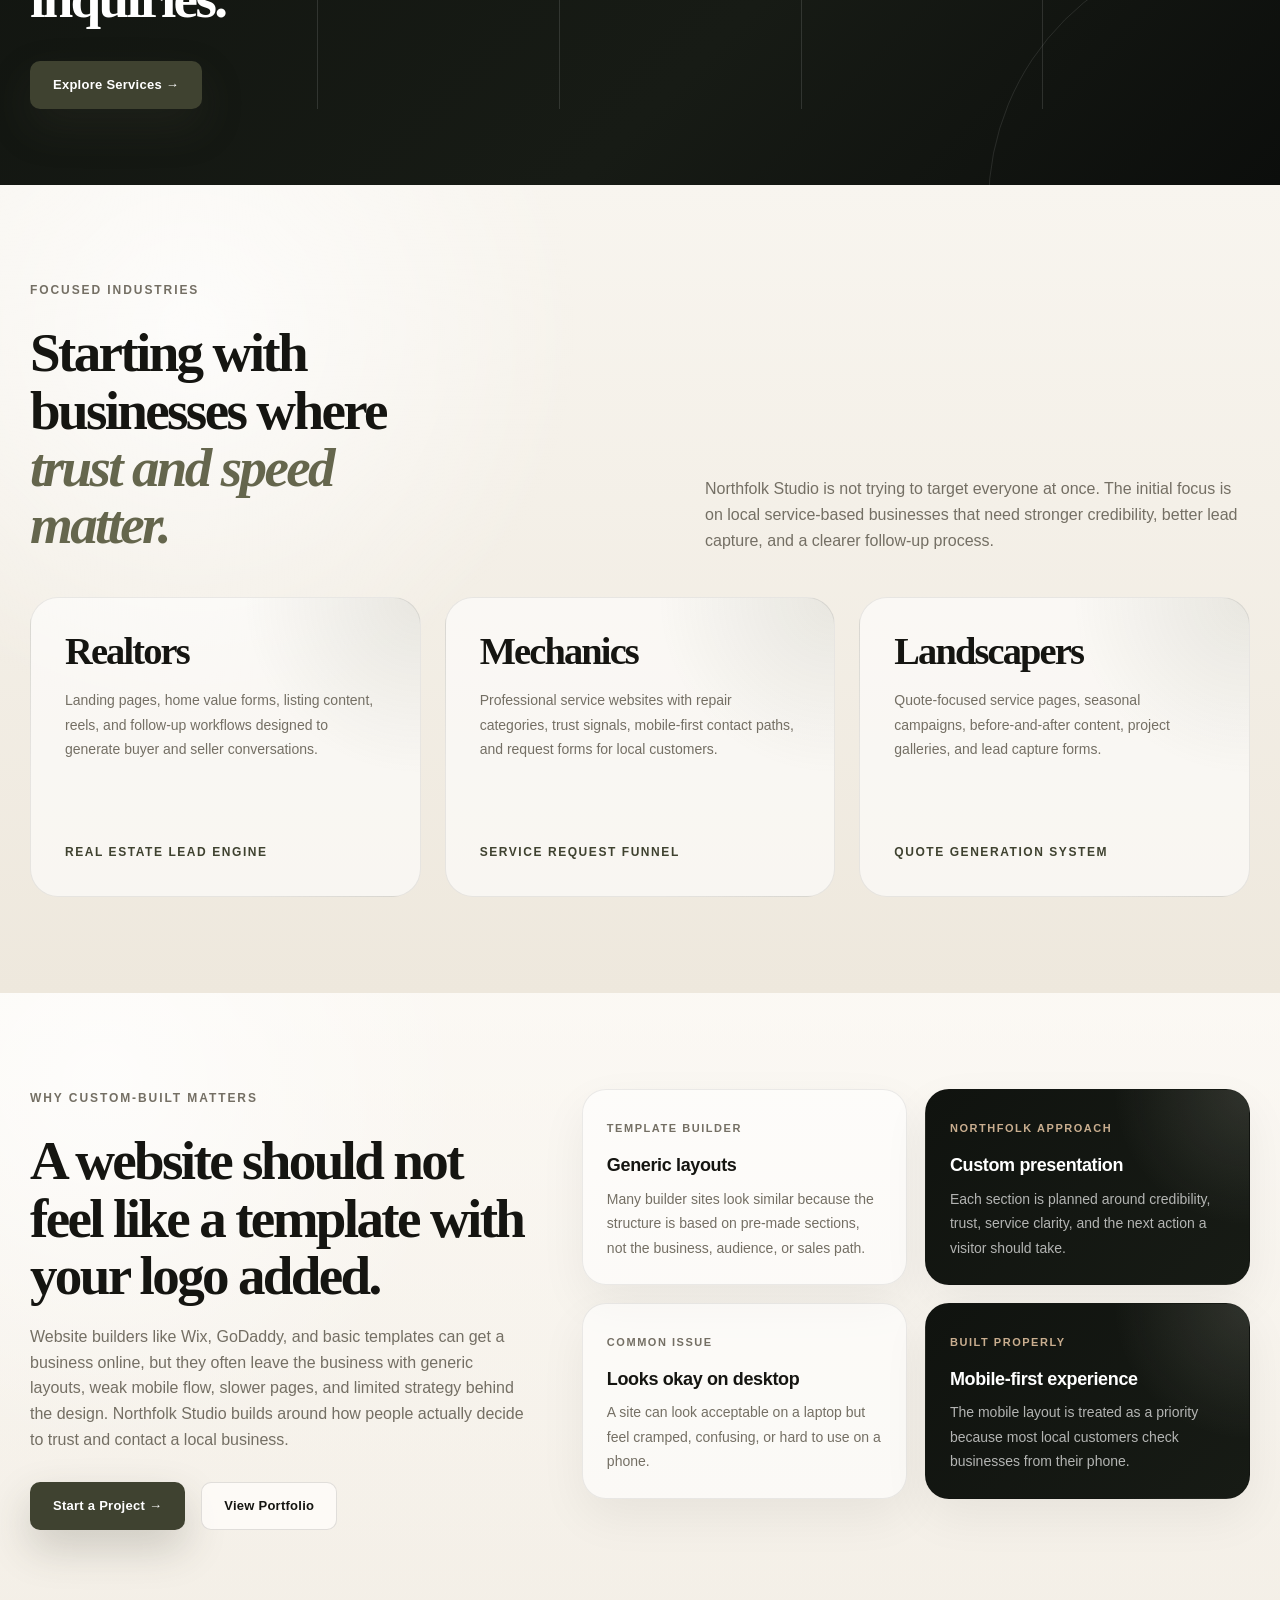
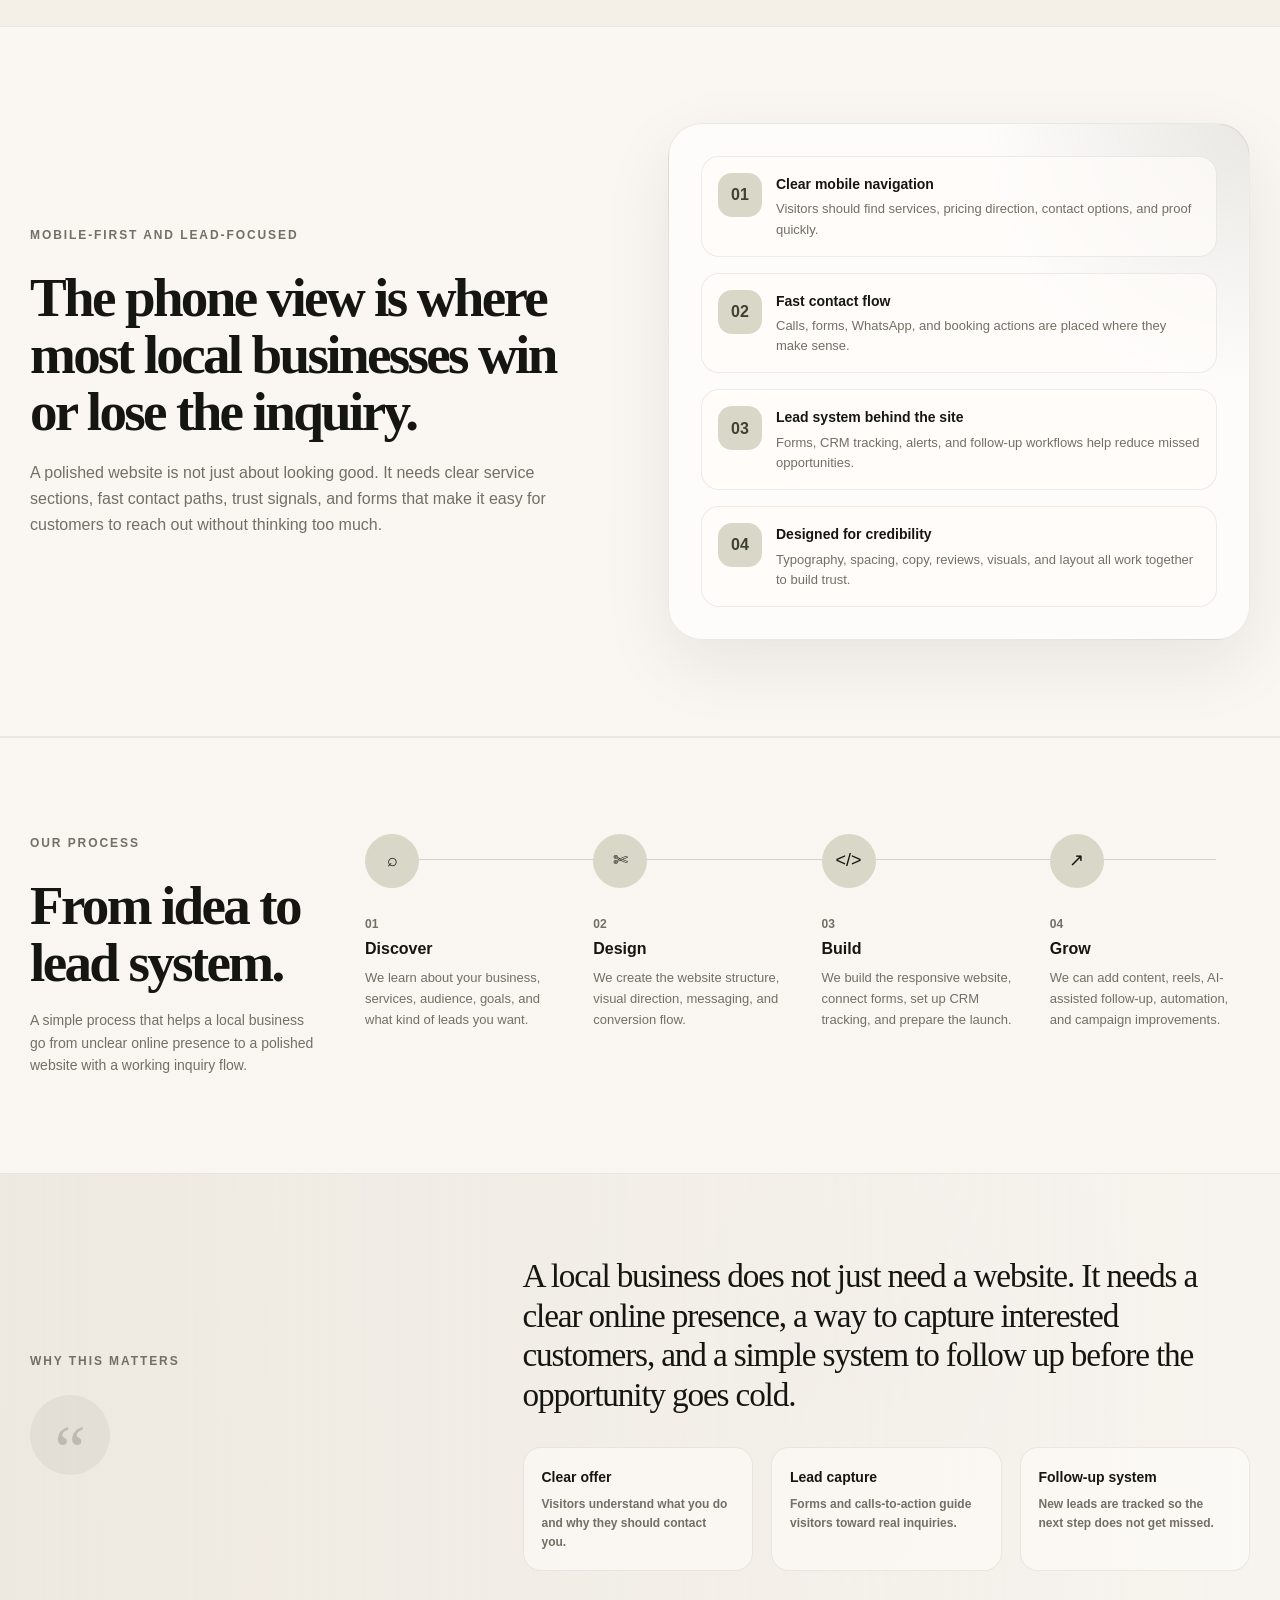
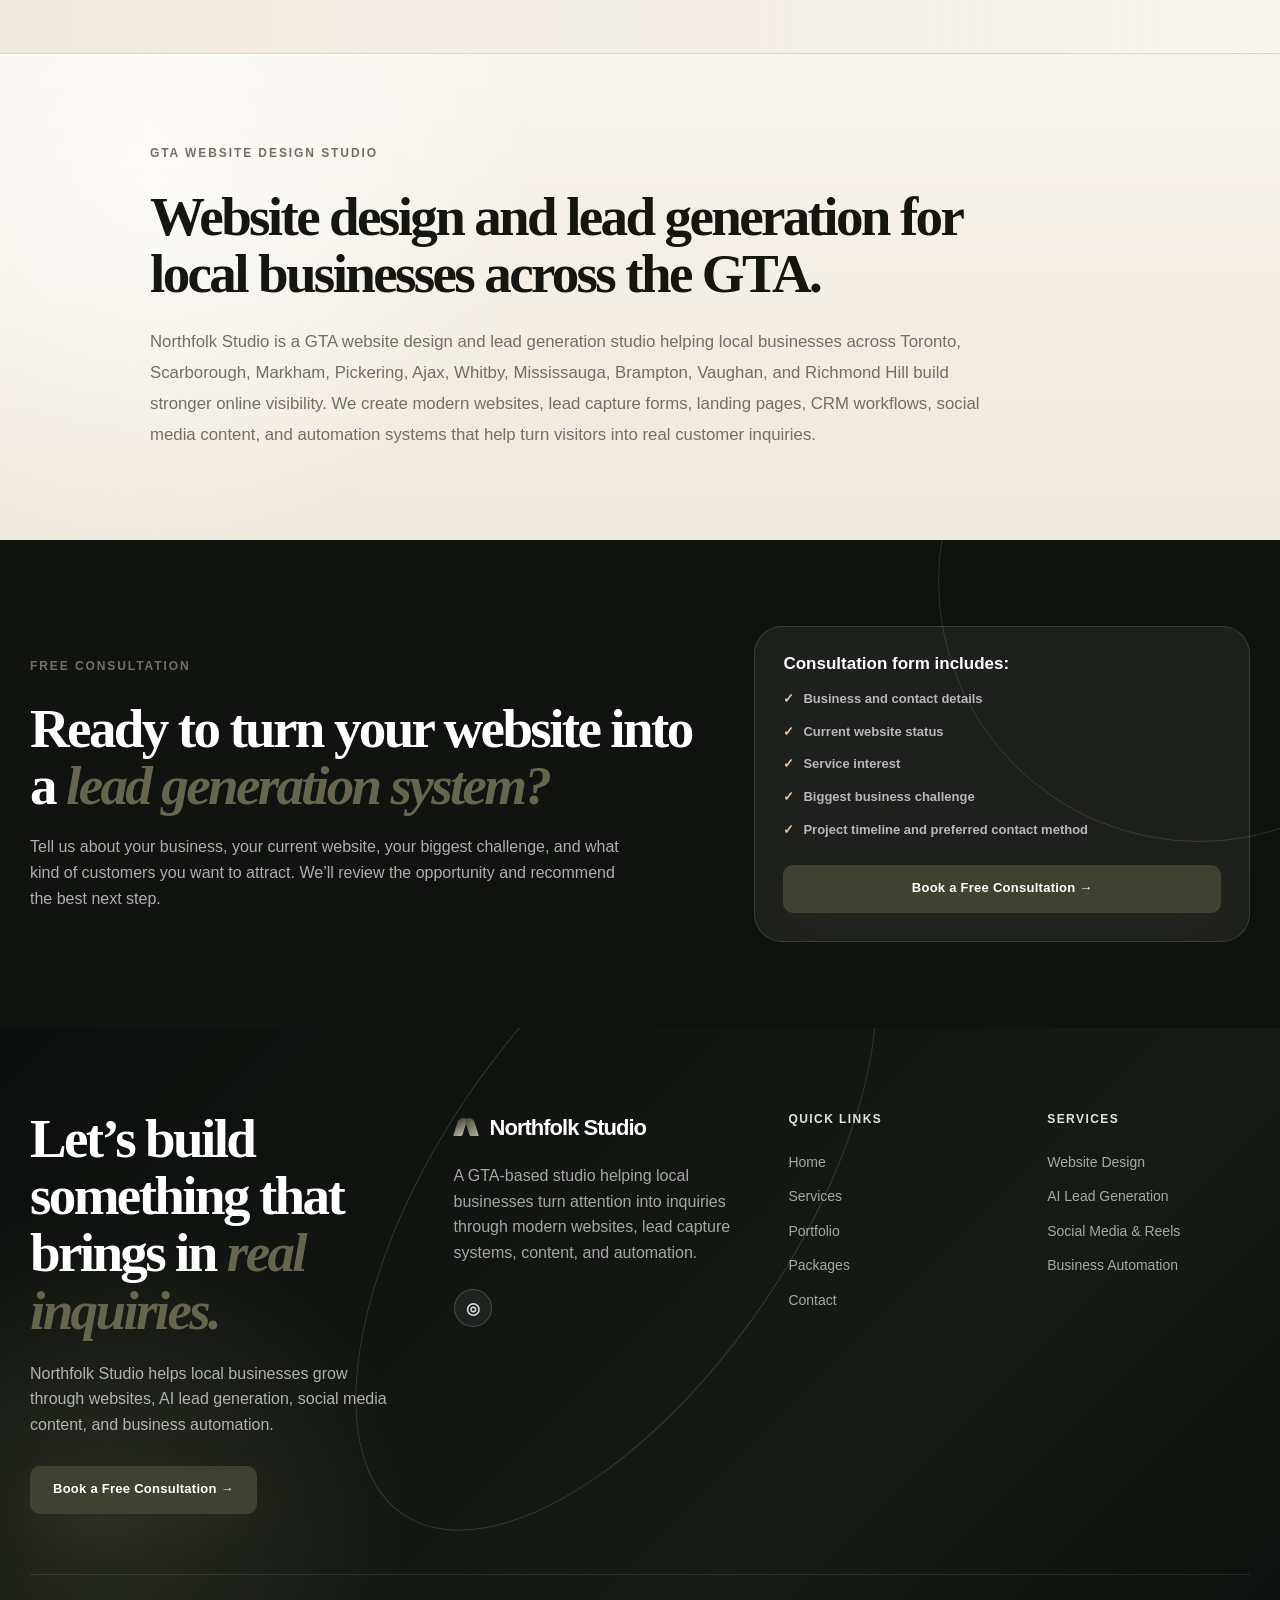
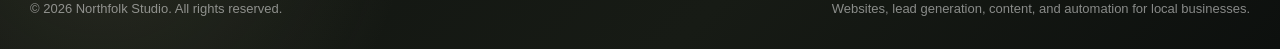
==== commit 339a45bd: "Update homepage services portfolio and add GoldenScoop project" ====
--- a/index.html
+++ b/index.html
@@ -593,6 +593,157 @@
         linear-gradient(180deg, rgba(255,255,255,.82), rgba(240,235,226,.82));
     }
 
+
+
+    .custom-build-section {
+      position: relative;
+      overflow: hidden;
+      background:
+        radial-gradient(circle at 8% 14%, rgba(255,255,255,.70), transparent 28%),
+        linear-gradient(180deg, rgba(255,253,250,.58), rgba(238,232,221,.30));
+    }
+
+    .custom-build-grid {
+      display: grid;
+      grid-template-columns: .85fr 1.15fr;
+      gap: 58px;
+      align-items: start;
+    }
+
+    .custom-build-copy p {
+      color: var(--muted);
+      max-width: 520px;
+      margin-top: 20px;
+    }
+
+    .comparison-panel {
+      display: grid;
+      gap: 18px;
+    }
+
+    .comparison-row {
+      display: grid;
+      grid-template-columns: 1fr 1fr;
+      gap: 18px;
+    }
+
+    .comparison-card {
+      border: 1px solid rgba(21,21,17,.08);
+      border-radius: 24px;
+      padding: 24px;
+      background: rgba(255,255,255,.58);
+      box-shadow: 0 18px 48px rgba(21,21,17,.06);
+    }
+
+    .comparison-card.dark {
+      background:
+        radial-gradient(circle at top right, rgba(217,216,200,.14), transparent 36%),
+        linear-gradient(135deg, #10130f, #171b15);
+      color: #fff;
+    }
+
+    .comparison-label {
+      display: inline-flex;
+      align-items: center;
+      gap: 8px;
+      margin-bottom: 18px;
+      font-size: 11px;
+      text-transform: uppercase;
+      letter-spacing: .14em;
+      font-weight: 900;
+      color: var(--muted);
+    }
+
+    .comparison-card.dark .comparison-label {
+      color: rgba(232,199,164,.86);
+    }
+
+    .comparison-card h3 {
+      font-family: "Inter", sans-serif;
+      letter-spacing: -.02em;
+      font-size: 18px;
+      margin-bottom: 12px;
+    }
+
+    .comparison-card p {
+      color: var(--muted);
+      font-size: 14px;
+      line-height: 1.75;
+    }
+
+    .comparison-card.dark p {
+      color: rgba(255,255,255,.68);
+    }
+
+    .mobile-first-section {
+      background: rgba(255,255,255,.36);
+      border-top: 1px solid rgba(21,21,17,.07);
+      border-bottom: 1px solid rgba(21,21,17,.07);
+    }
+
+    .mobile-first-grid {
+      display: grid;
+      grid-template-columns: 1fr 1fr;
+      gap: 56px;
+      align-items: center;
+    }
+
+    .mobile-first-copy p {
+      color: var(--muted);
+      margin-top: 20px;
+      max-width: 560px;
+    }
+
+    .device-card {
+      border-radius: 34px;
+      padding: 32px;
+      background:
+        radial-gradient(circle at top right, rgba(101,102,77,.13), transparent 34%),
+        rgba(255,255,255,.62);
+      border: 1px solid rgba(21,21,17,.08);
+      box-shadow: 0 24px 70px rgba(21,21,17,.08);
+    }
+
+    .device-list {
+      display: grid;
+      gap: 16px;
+    }
+
+    .device-item {
+      display: grid;
+      grid-template-columns: 44px 1fr;
+      gap: 14px;
+      align-items: start;
+      padding: 16px;
+      border-radius: 18px;
+      background: rgba(255,253,250,.72);
+      border: 1px solid var(--line-soft);
+    }
+
+    .device-icon {
+      width: 44px;
+      height: 44px;
+      border-radius: 14px;
+      background: var(--olive-soft);
+      display: grid;
+      place-items: center;
+      font-weight: 900;
+      color: var(--olive-dark);
+    }
+
+    .device-item strong {
+      display: block;
+      margin-bottom: 4px;
+      font-size: 14px;
+    }
+
+    .device-item span {
+      display: block;
+      color: var(--muted);
+      font-size: 13px;
+      line-height: 1.55;
+    }
+
     .process {
       background: rgba(255,255,255,.36);
       border-top: 1px solid rgba(21,21,17,.07);
@@ -1004,6 +1155,8 @@
       .hero-grid,
       .service-row,
       .section-heading,
+      .custom-build-grid,
+      .mobile-first-grid,
       .process-grid,
       .trust-grid,
       .footer-grid,
@@ -1036,7 +1189,8 @@
       }
 
       .trust-points,
-      .industry-grid {
+      .industry-grid,
+      .comparison-row {
         grid-template-columns: 1fr;
       }
 
@@ -1226,8 +1380,8 @@
   Book a Free Consultation →
 </a>
 
-            <a class="btn btn-light" href="#work">
-              View Client Work
+            <a class="btn btn-light" href="work.html">
+              View Portfolio
             </a>
           </div>
 
@@ -1372,105 +1526,93 @@
       </div>
     </section>
 
-    <section id="work" class="work-section reveal">
-      <div class="container">
-        <div class="section-heading">
-          <div>
-            <div class="kicker">Selected work</div>
-
-            <h2>
-              Websites and concepts with a
-              <span class="italic">clear conversion purpose.</span>
-            </h2>
+    <section class="custom-build-section reveal">
+      <div class="container custom-build-grid">
+        <div class="custom-build-copy">
+          <div class="kicker">Why custom-built matters</div>
+
+          <h2>
+            A website should not feel like a template with your logo added.
+          </h2>
+
+          <p>
+            Website builders like Wix, GoDaddy, and basic templates can get a business online, but they often leave the business with generic layouts, weak mobile flow, slower pages, and limited strategy behind the design. Northfolk Studio builds around how people actually decide to trust and contact a local business.
+          </p>
+
+          <div class="hero-actions" style="margin:30px 0 0;">
+            <a class="btn btn-primary" href="contact.html#project-form">Start a Project →</a>
+            <a class="btn btn-light" href="work.html">View Portfolio</a>
           </div>
+        </div>
+
+        <div class="comparison-panel">
+          <div class="comparison-row">
+            <article class="comparison-card">
+              <span class="comparison-label">Template builder</span>
+              <h3>Generic layouts</h3>
+              <p>Many builder sites look similar because the structure is based on pre-made sections, not the business, audience, or sales path.</p>
+            </article>
+
+            <article class="comparison-card dark">
+              <span class="comparison-label">Northfolk approach</span>
+              <h3>Custom presentation</h3>
+              <p>Each section is planned around credibility, trust, service clarity, and the next action a visitor should take.</p>
+            </article>
+          </div>
+
+          <div class="comparison-row">
+            <article class="comparison-card">
+              <span class="comparison-label">Common issue</span>
+              <h3>Looks okay on desktop</h3>
+              <p>A site can look acceptable on a laptop but feel cramped, confusing, or hard to use on a phone.</p>
+            </article>
+
+            <article class="comparison-card dark">
+              <span class="comparison-label">Built properly</span>
+              <h3>Mobile-first experience</h3>
+              <p>The mobile layout is treated as a priority because most local customers check businesses from their phone.</p>
+            </article>
+          </div>
+        </div>
+      </div>
+    </section>
+
+    <section class="mobile-first-section reveal">
+      <div class="container mobile-first-grid">
+        <div class="mobile-first-copy">
+          <div class="kicker">Mobile-first and lead-focused</div>
+
+          <h2>
+            The phone view is where most local businesses win or lose the inquiry.
+          </h2>
 
           <p>
-            Each project is positioned around credibility, customer trust, mobile experience,
-            lead capture, and the next step a visitor should take.
+            A polished website is not just about looking good. It needs clear service sections, fast contact paths, trust signals, and forms that make it easy for customers to reach out without thinking too much.
           </p>
         </div>
 
-        <div class="concept-grid">
-      <a class="concept-card concept-large" href="https://www.inline5autoinc.ca/" target="_blank" rel="noopener">
-            <div class="concept-top">
-              <span class="concept-tag">Automotive Website</span>
-              <span class="concept-arrow">↗</span>
+        <div class="device-card">
+          <div class="device-list">
+            <div class="device-item">
+              <div class="device-icon">01</div>
+              <div><strong>Clear mobile navigation</strong><span>Visitors should find services, pricing direction, contact options, and proof quickly.</span></div>
             </div>
 
-            <div class="concept-content">
-              <h3>INLINE 5 AUTO INC</h3>
-
-              <p>
-                Custom website built for a Scarborough-based automotive service business specializing
-                in European vehicles including Audi, Volkswagen, Porsche and BMW. Includes website design,
-                mobile optimization, lead capture form, and SEO setup.
-              </p>
+            <div class="device-item">
+              <div class="device-icon">02</div>
+              <div><strong>Fast contact flow</strong><span>Calls, forms, WhatsApp, and booking actions are placed where they make sense.</span></div>
             </div>
-          </a>
-
-          <a class="concept-card concept-tall" href="realEstate.html">
-            <div class="concept-top">
-              <span class="concept-tag">Real Estate Lead Funnel</span>
-              <span class="concept-arrow">↗</span>
+
+            <div class="device-item">
+              <div class="device-icon">03</div>
+              <div><strong>Lead system behind the site</strong><span>Forms, CRM tracking, alerts, and follow-up workflows help reduce missed opportunities.</span></div>
             </div>
 
-            <div class="concept-content">
-              <h3>GTA Nest Realty</h3>
-
-              <p>
-                A real estate concept built around trust, listings, home value inquiries,
-                and lead capture for future realtor campaigns.
-              </p>
+            <div class="device-item">
+              <div class="device-icon">04</div>
+              <div><strong>Designed for credibility</strong><span>Typography, spacing, copy, reviews, visuals, and layout all work together to build trust.</span></div>
             </div>
-          </a>
-
-          <a class="concept-card" href="LawnCareConcept_2.html">
-            <div class="concept-top">
-              <span class="concept-tag">Landscaping Website</span>
-              <span class="concept-arrow">↗</span>
-            </div>
-
-            <div class="concept-content">
-              <h3>Premier Landscaping</h3>
-
-              <p>
-                A premium landscaping concept focused on quote requests, seasonal services,
-                project presentation, and local trust-building.
-              </p>
-            </div>
-          </a>
-
-          <a class="concept-card concept-minimal" href="bakery-project.html">
-            <div class="concept-top">
-              <span class="concept-tag">Boutique Brand</span>
-              <span class="concept-arrow">↗</span>
-            </div>
-
-            <div class="concept-content">
-              <h3>Mint & Flour</h3>
-
-              <p>
-                A warm bakery concept balancing visual storytelling, product presentation,
-                and simple customer action.
-              </p>
-            </div>
-          </a>
-
-          <a class="concept-card concept-minimal" href="ChurchConcept_1.html">
-            <div class="concept-top">
-              <span class="concept-tag">Community Website</span>
-              <span class="concept-arrow">↗</span>
-            </div>
-
-            <div class="concept-content">
-              <h3>Toronto Harvest Missionary Church</h3>
-
-              <p>
-                A welcoming church concept designed around clarity, visitor engagement,
-                community trust, and easy navigation.
-              </p>
-            </div>
-          </a>
+          </div>
         </div>
       </div>
     </section>
